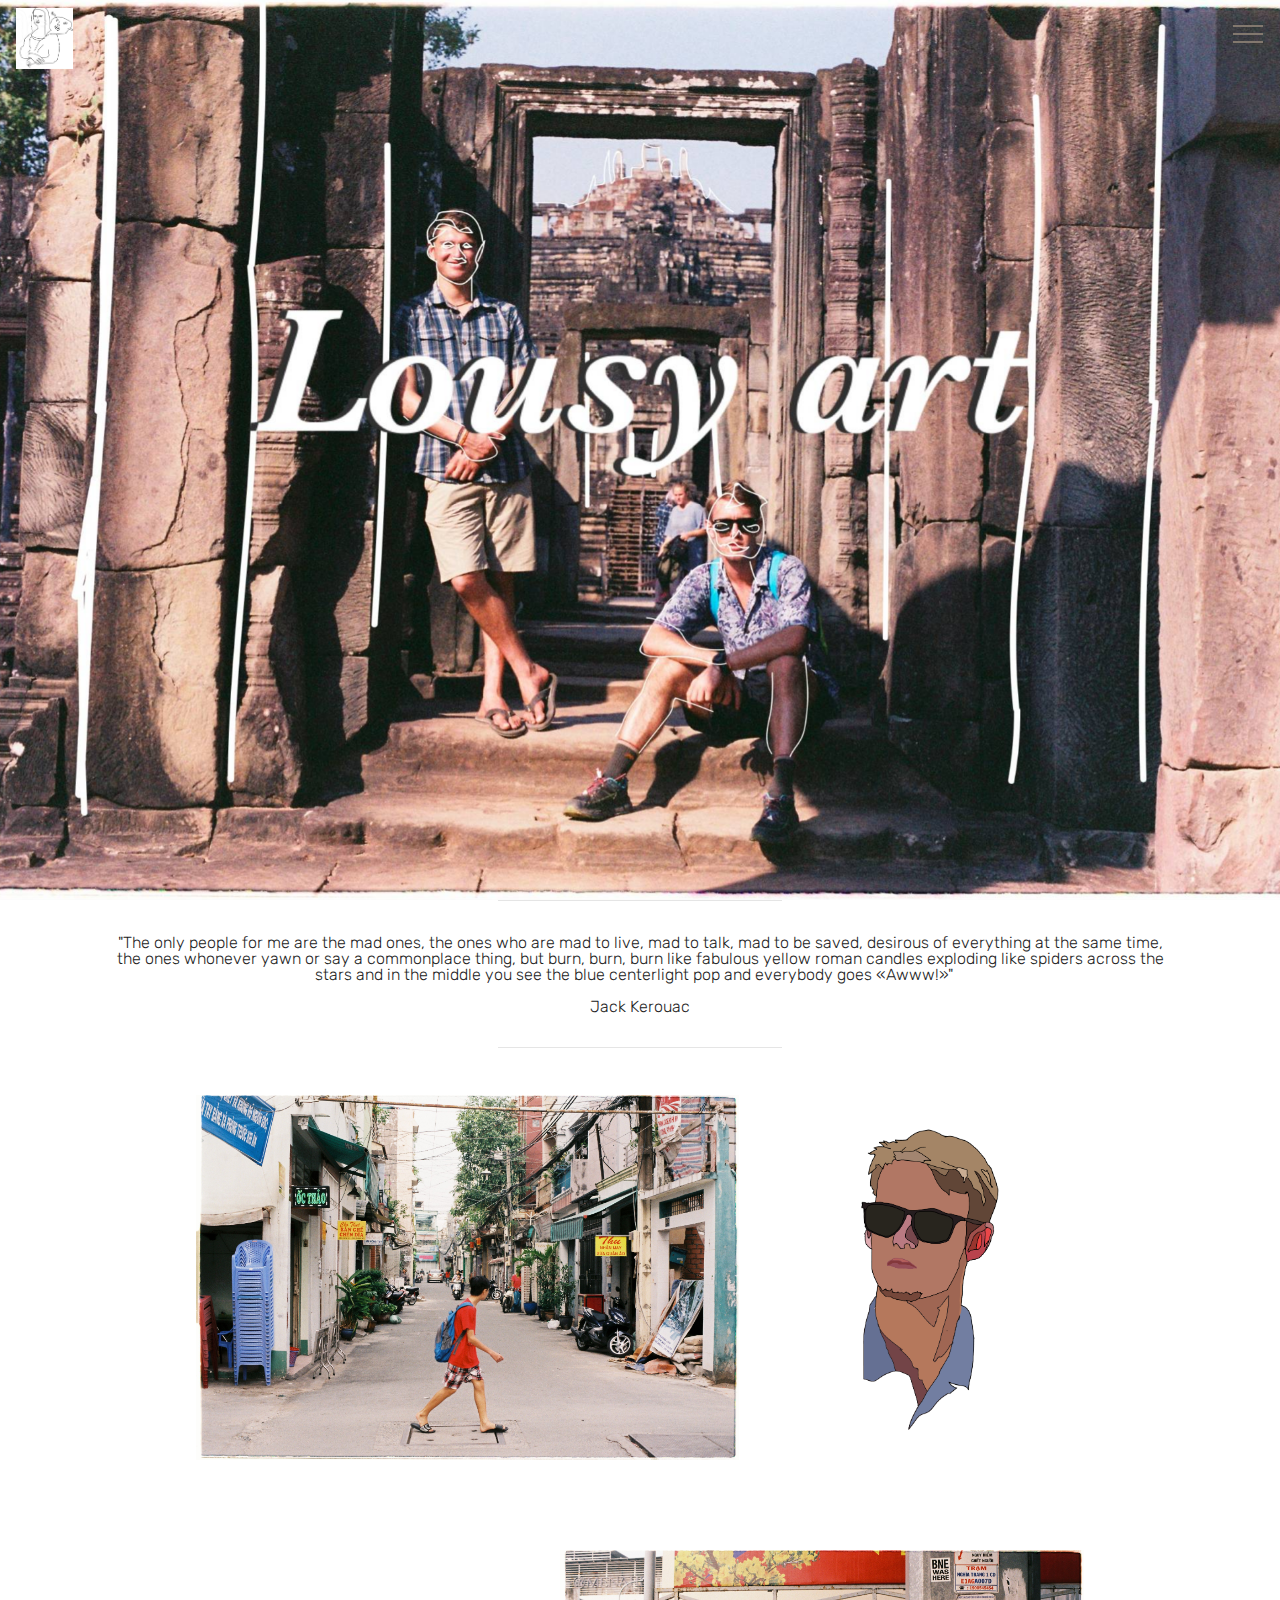
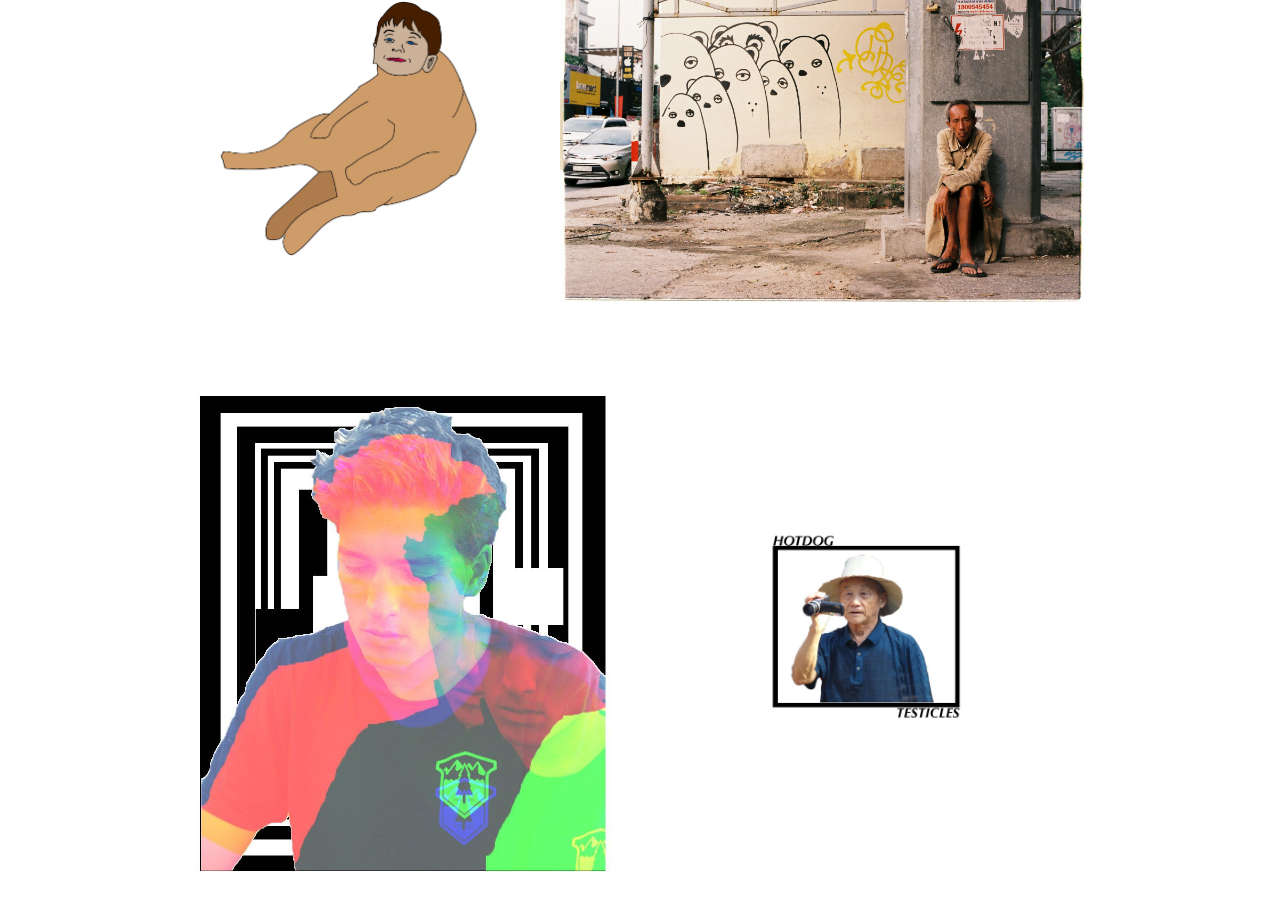
==== index.html @ 0f760329 "create github pages" ====
<!DOCTYPE html>
<html >
<head>
  <!-- Site made with Mobirise Website Builder v4.6.3, https://mobirise.com -->
  <meta charset="UTF-8">
  <meta http-equiv="X-UA-Compatible" content="IE=edge">
  <meta name="generator" content="Mobirise v4.6.3, mobirise.com">
  <meta name="viewport" content="width=device-width, initial-scale=1, minimum-scale=1">
  <link rel="shortcut icon" href="assets/images/monalisa-1010x1068.png" type="image/x-icon">
  <meta name="description" content="">
  <title>Home</title>
  <link rel="stylesheet" href="assets/web/assets/mobirise-icons/mobirise-icons.css">
  <link rel="stylesheet" href="assets/tether/tether.min.css">
  <link rel="stylesheet" href="assets/bootstrap/css/bootstrap.min.css">
  <link rel="stylesheet" href="assets/bootstrap/css/bootstrap-grid.min.css">
  <link rel="stylesheet" href="assets/bootstrap/css/bootstrap-reboot.min.css">
  <link rel="stylesheet" href="assets/dropdown/css/style.css">
  <link rel="stylesheet" href="assets/theme/css/style.css">
  <link rel="stylesheet" href="assets/mobirise/css/mbr-additional.css" type="text/css">
  
  
  
</head>
<body>
  <section class="menu cid-qIoOppwau5" once="menu" id="menu1-t">

    

    <nav class="navbar navbar-expand beta-menu navbar-dropdown align-items-center collapsed bg-color transparent">
        <button class="navbar-toggler navbar-toggler-right" type="button" data-toggle="collapse" data-target="#navbarSupportedContent" aria-controls="navbarSupportedContent" aria-expanded="false" aria-label="Toggle navigation">
            <div class="hamburger">
                <span></span>
                <span></span>
                <span></span>
                <span></span>
            </div>
        </button>
        <div class="menu-logo">
            <div class="navbar-brand">
                <span class="navbar-logo">
                    <a href="https://mobirise.com">
                         <img src="assets/images/monalisa-1010x1068.png" alt="Mobirise" title="" style="height: 3.8rem;">
                    </a>
                </span>
                
            </div>
        </div>
        <div class="collapse navbar-collapse" id="navbarSupportedContent">
            <ul class="navbar-nav nav-dropdown" data-app-modern-menu="true">
                <li class="nav-item">
                    <a class="nav-link link text-white display-4" href="https://mobirise.com">
                        <span class="mbri-home mbr-iconfont mbr-iconfont-btn"></span>
                        Services
                    </a>
                </li>
                <li class="nav-item">
                    <a class="nav-link link text-white display-4" href="https://mobirise.com">
                        <span class="mbri-search mbr-iconfont mbr-iconfont-btn"></span>
                        About Us
                    </a>
                </li>
            </ul>
            <div class="navbar-buttons mbr-section-btn">
                <a class="btn btn-sm btn-primary display-4" href="https://mobirise.com">
                    <span class="mbri-save mbr-iconfont mbr-iconfont-btn "></span>
                    Try It Now!
                </a>
            </div>
        </div>
    </nav>
</section>

<section class="engine"><a href="https://mobirise.ws/a">best free website builder</a></section><section class="cid-qIoabJldU6 mbr-fullscreen mbr-parallax-background" id="header2-f">

    

    

    <div class="container align-center">
        <div class="row justify-content-md-center">
            <div class="mbr-white col-md-10">
                
                
                
                
            </div>
        </div>
    </div>
    
</section>

<section class="mbr-section article content9 cid-qIonyQCMBj" id="content9-o">
    
     

    <div class="container">
        <div class="inner-container" style="width: 95%;">
            <hr class="line" style="width: 27%;">
            <div class="section-text align-center mbr-fonts-style display-4">"The only people for me are the mad ones, the ones who are mad to live, mad to talk, mad to be saved, 
desirous of everything at the same time, the ones whonever yawn or say a commonplace thing, 
but burn, burn, burn like fabulous yellow roman candles exploding like spiders across the stars 
and in the middle you see the blue centerlight pop and everybody goes «Awww!»" &nbsp;&nbsp;<br>&nbsp;<br>Jack Kerouac</div>
            <hr class="line" style="width: 27%;">
        </div>
        </div>
</section>

<section class="cid-qIobKXp4g0" id="image4-i">
    <!-- Block parameters controls (Blue "Gear" panel) -->
    
    <!-- End block parameters -->
    <div class="container images-container">
            <div class="media-container-row" style="width: 80%;">
                <div class="img-item item1" style="width: 177%;">
                    <img src="assets/images/img-9542-3930x2642.jpg" alt="" title="">
                    
                </div>
                <div class="img-item">
                    <img src="assets/images/liam-1920x1080.png" alt="" title="">
                    
                </div>
            </div>
    </div>
</section>

<section class="cid-qIobMybRzb" id="image4-j">
    <!-- Block parameters controls (Blue "Gear" panel) -->
    
    <!-- End block parameters -->
    <div class="container images-container">
            <div class="media-container-row" style="width: 80%;">
                <div class="img-item item1" style="width: 67%;">
                    <img src="assets/images/catboy-2666x2133.jpg" alt="" title="">
                    
                </div>
                <div class="img-item">
                    <img src="assets/images/img-9541-3930x2642.jpg" alt="" title="">
                    
                </div>
            </div>
    </div>
</section>

<section class="cid-qIoEC1IrdU" id="image4-q">
    <!-- Block parameters controls (Blue "Gear" panel) -->
    
    <!-- End block parameters -->
    <div class="container images-container">
            <div class="media-container-row" style="width: 80%;">
                <div class="img-item item1" style="width: 98%;">
                    <img src="assets/images/untitled-1-830x967.jpg" alt="" title="">
                    
                </div>
                <div class="img-item">
                    <img src="assets/images/testicle-1920x1080.jpg" alt="" title="">
                    
                </div>
            </div>
    </div>
</section>


  <script src="assets/web/assets/jquery/jquery.min.js"></script>
  <script src="assets/popper/popper.min.js"></script>
  <script src="assets/tether/tether.min.js"></script>
  <script src="assets/bootstrap/js/bootstrap.min.js"></script>
  <script src="assets/smoothscroll/smooth-scroll.js"></script>
  <script src="assets/parallax/jarallax.min.js"></script>
  <script src="assets/dropdown/js/script.min.js"></script>
  <script src="assets/touchswipe/jquery.touch-swipe.min.js"></script>
  <script src="assets/theme/js/script.js"></script>
  
  
</body>
</html>
---- assets/web/assets/mobirise-icons/mobirise-icons.css ----
@font-face {
  font-family: 'MobiriseIcons';
  src:  url('mobirise-icons.eot?spat4u');
  src:  url('mobirise-icons.eot?spat4u#iefix') format('embedded-opentype'),
    url('mobirise-icons.ttf?spat4u') format('truetype'),
    url('mobirise-icons.woff?spat4u') format('woff'),
    url('mobirise-icons.svg?spat4u#MobiriseIcons') format('svg');
  font-weight: normal;
  font-style: normal;
}

[class^="mbri-"], [class*=" mbri-"] {
  /* use !important to prevent issues with browser extensions that change fonts */
  font-family: MobiriseIcons !important;
  speak: none;
  font-style: normal;
  font-weight: normal;
  font-variant: normal;
  text-transform: none;
  line-height: 1;

  /* Better Font Rendering =========== */
  -webkit-font-smoothing: antialiased;
  -moz-osx-font-smoothing: grayscale;
}

.mbri-add-submenu:before {
  content: "\e900";
}
.mbri-alert:before {
  content: "\e901";
}
.mbri-align-center:before {
  content: "\e902";
}
.mbri-align-justify:before {
  content: "\e903";
}
.mbri-align-left:before {
  content: "\e904";
}
.mbri-align-right:before {
  content: "\e905";
}
.mbri-android:before {
  content: "\e906";
}
.mbri-apple:before {
  content: "\e907";
}
.mbri-arrow-down:before {
  content: "\e908";
}
.mbri-arrow-next:before {
  content: "\e909";
}
.mbri-arrow-prev:before {
  content: "\e90a";
}
.mbri-arrow-up:before {
  content: "\e90b";
}
.mbri-bold:before {
  content: "\e90c";
}
.mbri-bookmark:before {
  content: "\e90d";
}
.mbri-bootstrap:before {
  content: "\e90e";
}
.mbri-briefcase:before {
  content: "\e90f";
}
.mbri-browse:before {
  content: "\e910";
}
.mbri-bulleted-list:before {
  content: "\e911";
}
.mbri-calendar:before {
  content: "\e912";
}
.mbri-camera:before {
  content: "\e913";
}
.mbri-cart-add:before {
  content: "\e914";
}
.mbri-cart-full:before {
  content: "\e915";
}
.mbri-cash:before {
  content: "\e916";
}
.mbri-change-style:before {
  content: "\e917";
}
.mbri-chat:before {
  content: "\e918";
}
.mbri-clock:before {
  content: "\e919";
}
.mbri-close:before {
  content: "\e91a";
}
.mbri-cloud:before {
  content: "\e91b";
}
.mbri-code:before {
  content: "\e91c";
}
.mbri-contact-form:before {
  content: "\e91d";
}
.mbri-credit-card:before {
  content: "\e91e";
}
.mbri-cursor-click:before {
  content: "\e91f";
}
.mbri-cust-feedback:before {
  content: "\e920";
}
.mbri-database:before {
  content: "\e921";
}
.mbri-delivery:before {
  content: "\e922";
}
.mbri-desktop:before {
  content: "\e923";
}
.mbri-devices:before {
  content: "\e924";
}
.mbri-down:before {
  content: "\e925";
}
.mbri-download:before {
  content: "\e989";
}
.mbri-drag-n-drop:before {
  content: "\e927";
}
.mbri-drag-n-drop2:before {
  content: "\e928";
}
.mbri-edit:before {
  content: "\e929";
}
.mbri-edit2:before {
  content: "\e92a";
}
.mbri-error:before {
  content: "\e92b";
}
.mbri-extension:before {
  content: "\e92c";
}
.mbri-features:before {
  content: "\e92d";
}
.mbri-file:before {
  content: "\e92e";
}
.mbri-flag:before {
  content: "\e92f";
}
.mbri-folder:before {
  content: "\e930";
}
.mbri-gift:before {
  content: "\e931";
}
.mbri-github:before {
  content: "\e932";
}
.mbri-globe:before {
  content: "\e933";
}
.mbri-globe-2:before {
  content: "\e934";
}
.mbri-growing-chart:before {
  content: "\e935";
}
.mbri-hearth:before {
  content: "\e936";
}
.mbri-help:before {
  content: "\e937";
}
.mbri-home:before {
  content: "\e938";
}
.mbri-hot-cup:before {
  content: "\e939";
}
.mbri-idea:before {
  content: "\e93a";
}
.mbri-image-gallery:before {
  content: "\e93b";
}
.mbri-image-slider:before {
  content: "\e93c";
}
.mbri-info:before {
  content: "\e93d";
}
.mbri-italic:before {
  content: "\e93e";
}
.mbri-key:before {
  content: "\e93f";
}
.mbri-laptop:before {
  content: "\e940";
}
.mbri-layers:before {
  content: "\e941";
}
.mbri-left-right:before {
  content: "\e942";
}
.mbri-left:before {
  content: "\e943";
}
.mbri-letter:before {
  content: "\e944";
}
.mbri-like:before {
  content: "\e945";
}
.mbri-link:before {
  content: "\e946";
}
.mbri-lock:before {
  content: "\e947";
}
.mbri-login:before {
  content: "\e948";
}
.mbri-logout:before {
  content: "\e949";
}
.mbri-magic-stick:before {
  content: "\e94a";
}
.mbri-map-pin:before {
  content: "\e94b";
}
.mbri-menu:before {
  content: "\e94c";
}
.mbri-mobile:before {
  content: "\e94d";
}
.mbri-mobile2:before {
  content: "\e94e";
}
.mbri-mobirise:before {
  content: "\e94f";
}
.mbri-more-horizontal:before {
  content: "\e950";
}
.mbri-more-vertical:before {
  content: "\e951";
}
.mbri-music:before {
  content: "\e952";
}
.mbri-new-file:before {
  content: "\e953";
}
.mbri-numbered-list:before {
  content: "\e954";
}
.mbri-opened-folder:before {
  content: "\e955";
}
.mbri-pages:before {
  content: "\e956";
}
.mbri-paper-plane:before {
  content: "\e957";
}
.mbri-paperclip:before {
  content: "\e958";
}
.mbri-photo:before {
  content: "\e959";
}
.mbri-photos:before {
  content: "\e95a";
}
.mbri-pin:before {
  content: "\e95b";
}
.mbri-play:before {
  content: "\e95c";
}
.mbri-plus:before {
  content: "\e95d";
}
.mbri-preview:before {
  content: "\e95e";
}
.mbri-print:before {
  content: "\e95f";
}
.mbri-protect:before {
  content: "\e960";
}
.mbri-question:before {
  content: "\e961";
}
.mbri-quote-left:before {
  content: "\e962";
}
.mbri-quote-right:before {
  content: "\e963";
}
.mbri-refresh:before {
  content: "\e964";
}
.mbri-responsive:before {
  content: "\e965";
}
.mbri-right:before {
  content: "\e966";
}
.mbri-rocket:before {
  content: "\e967";
}
.mbri-sad-face:before {
  content: "\e968";
}
.mbri-sale:before {
  content: "\e969";
}
.mbri-save:before {
  content: "\e96a";
}
.mbri-search:before {
  content: "\e96b";
}
.mbri-setting:before {
  content: "\e96c";
}
.mbri-setting2:before {
  content: "\e96d";
}
.mbri-setting3:before {
  content: "\e96e";
}
.mbri-share:before {
  content: "\e96f";
}
.mbri-shopping-bag:before {
  content: "\e970";
}
.mbri-shopping-basket:before {
  content: "\e971";
}
.mbri-shopping-cart:before {
  content: "\e972";
}
.mbri-sites:before {
  content: "\e973";
}
.mbri-smile-face:before {
  content: "\e974";
}
.mbri-speed:before {
  content: "\e975";
}
.mbri-star:before {
  content: "\e976";
}
.mbri-success:before {
  content: "\e977";
}
.mbri-sun:before {
  content: "\e978";
}
.mbri-sun2:before {
  content: "\e979";
}
.mbri-tablet:before {
  content: "\e97a";
}
.mbri-tablet-vertical:before {
  content: "\e97b";
}
.mbri-target:before {
  content: "\e97c";
}
.mbri-timer:before {
  content: "\e97d";
}
.mbri-to-ftp:before {
  content: "\e97e";
}
.mbri-to-local-drive:before {
  content: "\e97f";
}
.mbri-touch-swipe:before {
  content: "\e980";
}
.mbri-touch:before {
  content: "\e981";
}
.mbri-trash:before {
  content: "\e982";
}
.mbri-underline:before {
  content: "\e983";
}
.mbri-unlink:before {
  content: "\e984";
}
.mbri-unlock:before {
  content: "\e985";
}
.mbri-up-down:before {
  content: "\e986";
}
.mbri-up:before {
  content: "\e987";
}
.mbri-update:before {
  content: "\e988";
}
.mbri-upload:before {
 content: "\e926"; 
}
.mbri-user:before {
  content: "\e98a";
}
.mbri-user2:before {
  content: "\e98b";
}
.mbri-users:before {
  content: "\e98c";
}
.mbri-video:before {
  content: "\e98d";
}
.mbri-video-play:before {
  content: "\e98e";
}
.mbri-watch:before {
  content: "\e98f";
}
.mbri-website-theme:before {
  content: "\e990";
}
.mbri-wifi:before {
  content: "\e991";
}
.mbri-windows:before {
  content: "\e992";
}
.mbri-zoom-out:before {
  content: "\e993";
}
.mbri-redo:before {
  content: "\e994";
}
.mbri-undo:before {
  content: "\e995";
}
---- assets/dropdown/css/style.css ----
.navbar-dropdown {
  left: 0;
  padding: 0;
  position: absolute;
  right: 0;
  top: 0;
  transition: all 0.45s ease;
  z-index: 1030;
  background: #282828; }
  .navbar-dropdown .navbar-logo {
    margin-right: 0.8rem;
    transition: margin 0.3s ease-in-out;
    vertical-align: middle; }
    .navbar-dropdown .navbar-logo img {
      height: 3.125rem;
      transition: all 0.3s ease-in-out; }
    .navbar-dropdown .navbar-logo.mbr-iconfont {
      font-size: 3.125rem;
      line-height: 3.125rem; }
  .navbar-dropdown .navbar-caption {
    font-weight: 700;
    white-space: normal;
    vertical-align: -4px;
    line-height: 3.125rem !important; }
    .navbar-dropdown .navbar-caption, .navbar-dropdown .navbar-caption:hover {
      color: inherit;
      text-decoration: none; }
  .navbar-dropdown .mbr-iconfont + .navbar-caption {
    vertical-align: -1px; }
  .navbar-dropdown.navbar-fixed-top {
    position: fixed; }
  .navbar-dropdown .navbar-brand span {
    vertical-align: -4px; }
  .navbar-dropdown.bg-color.transparent {
    background: none; }
  .navbar-dropdown.navbar-short .navbar-brand {
    padding: 0.625rem 0; }
    .navbar-dropdown.navbar-short .navbar-brand span {
      vertical-align: -1px; }
  .navbar-dropdown.navbar-short .navbar-caption {
    line-height: 2.375rem !important;
    vertical-align: -2px; }
  .navbar-dropdown.navbar-short .navbar-logo {
    margin-right: 0.5rem; }
    .navbar-dropdown.navbar-short .navbar-logo img {
      height: 2.375rem; }
    .navbar-dropdown.navbar-short .navbar-logo.mbr-iconfont {
      font-size: 2.375rem;
      line-height: 2.375rem; }
  .navbar-dropdown.navbar-short .mbr-table-cell {
    height: 3.625rem; }
  .navbar-dropdown .navbar-close {
    left: 0.6875rem;
    position: fixed;
    top: 0.75rem;
    z-index: 1000; }
  .navbar-dropdown .hamburger-icon {
    content: "";
    display: inline-block;
    vertical-align: middle;
    width: 16px;
    -webkit-box-shadow: 0 -6px 0 1px #282828,0 0 0 1px #282828,0 6px 0 1px #282828;
    -moz-box-shadow: 0 -6px 0 1px #282828,0 0 0 1px #282828,0 6px 0 1px #282828;
    box-shadow: 0 -6px 0 1px #282828,0 0 0 1px #282828,0 6px 0 1px #282828; }

.dropdown-menu .dropdown-toggle[data-toggle="dropdown-submenu"]::after {
  border-bottom: 0.35em solid transparent;
  border-left: 0.35em solid;
  border-right: 0;
  border-top: 0.35em solid transparent;
  margin-left: 0.3rem; }

.dropdown-menu .dropdown-item:focus {
  outline: 0; }

.nav-dropdown {
  font-size: 0.75rem;
  font-weight: 500;
  height: auto !important; }
  .nav-dropdown .nav-btn {
    padding-left: 1rem; }
  .nav-dropdown .link {
    margin: .667em 1.667em;
    font-weight: 500;
    padding: 0;
    transition: color .2s ease-in-out; }
    .nav-dropdown .link.dropdown-toggle {
      margin-right: 2.583em; }
      .nav-dropdown .link.dropdown-toggle::after {
        margin-left: .25rem;
        border-top: 0.35em solid;
        border-right: 0.35em solid transparent;
        border-left: 0.35em solid transparent;
        border-bottom: 0; }
      .nav-dropdown .link.dropdown-toggle[aria-expanded="true"] {
        margin: 0;
        padding: 0.667em 3.263em  0.667em 1.667em; }
  .nav-dropdown .link::after,
  .nav-dropdown .dropdown-item::after {
    color: inherit; }
  .nav-dropdown .btn {
    font-size: 0.75rem;
    font-weight: 700;
    letter-spacing: 0;
    margin-bottom: 0;
    padding-left: 1.25rem;
    padding-right: 1.25rem; }
  .nav-dropdown .dropdown-menu {
    border-radius: 0;
    border: 0;
    left: 0;
    margin: 0;
    padding-bottom: 1.25rem;
    padding-top: 1.25rem;
    position: relative; }
  .nav-dropdown .dropdown-submenu {
    margin-left: 0.125rem;
    top: 0; }
  .nav-dropdown .dropdown-item {
    font-weight: 500;
    line-height: 2;
    padding: 0.3846em 4.615em 0.3846em 1.5385em;
    position: relative;
    transition: color .2s ease-in-out, background-color .2s ease-in-out; }
    .nav-dropdown .dropdown-item::after {
      margin-top: -0.3077em;
      position: absolute;
      right: 1.1538em;
      top: 50%; }
    .nav-dropdown .dropdown-item:focus, .nav-dropdown .dropdown-item:hover {
      background: none; }

@media (max-width: 767px) {
  .nav-dropdown.navbar-toggleable-sm {
    bottom: 0;
    display: none;
    left: 0;
    overflow-x: hidden;
    position: fixed;
    top: 0;
    transform: translateX(-100%);
    -ms-transform: translateX(-100%);
    -webkit-transform: translateX(-100%);
    width: 18.75rem;
    z-index: 999; } }
.nav-dropdown.navbar-toggleable-xl {
  bottom: 0;
  display: none;
  left: 0;
  overflow-x: hidden;
  position: fixed;
  top: 0;
  transform: translateX(-100%);
  -ms-transform: translateX(-100%);
  -webkit-transform: translateX(-100%);
  width: 18.75rem;
  z-index: 999; }

.nav-dropdown-sm {
  display: block !important;
  overflow-x: hidden;
  overflow: auto;
  padding-top: 3.875rem; }
  .nav-dropdown-sm::after {
    content: "";
    display: block;
    height: 3rem;
    width: 100%; }
  .nav-dropdown-sm.collapse.in ~ .navbar-close {
    display: block !important; }
  .nav-dropdown-sm.collapsing, .nav-dropdown-sm.collapse.in {
    transform: translateX(0);
    -ms-transform: translateX(0);
    -webkit-transform: translateX(0);
    transition: all 0.25s ease-out;
    -webkit-transition: all 0.25s ease-out;
    background: #282828; }
  .nav-dropdown-sm.collapsing[aria-expanded="false"] {
    transform: translateX(-100%);
    -ms-transform: translateX(-100%);
    -webkit-transform: translateX(-100%); }
  .nav-dropdown-sm .nav-item {
    display: block;
    margin-left: 0 !important;
    padding-left: 0; }
  .nav-dropdown-sm .link,
  .nav-dropdown-sm .dropdown-item {
    border-top: 1px dotted rgba(255, 255, 255, 0.1);
    font-size: 0.8125rem;
    line-height: 1.6;
    margin: 0 !important;
    padding: 0.875rem 2.4rem 0.875rem 1.5625rem !important;
    position: relative;
    white-space: normal; }
    .nav-dropdown-sm .link:focus, .nav-dropdown-sm .link:hover,
    .nav-dropdown-sm .dropdown-item:focus,
    .nav-dropdown-sm .dropdown-item:hover {
      background: rgba(0, 0, 0, 0.2) !important;
      color: #c0a375; }
  .nav-dropdown-sm .nav-btn {
    position: relative;
    padding: 1.5625rem 1.5625rem 0 1.5625rem; }
    .nav-dropdown-sm .nav-btn::before {
      border-top: 1px dotted rgba(255, 255, 255, 0.1);
      content: "";
      left: 0;
      position: absolute;
      top: 0;
      width: 100%; }
    .nav-dropdown-sm .nav-btn + .nav-btn {
      padding-top: 0.625rem; }
      .nav-dropdown-sm .nav-btn + .nav-btn::before {
        display: none; }
  .nav-dropdown-sm .btn {
    padding: 0.625rem 0; }
  .nav-dropdown-sm .dropdown-toggle[data-toggle="dropdown-submenu"]::after {
    margin-left: .25rem;
    border-top: 0.35em solid;
    border-right: 0.35em solid transparent;
    border-left: 0.35em solid transparent;
    border-bottom: 0; }
  .nav-dropdown-sm .dropdown-toggle[data-toggle="dropdown-submenu"][aria-expanded="true"]::after {
    border-top: 0;
    border-right: 0.35em solid transparent;
    border-left: 0.35em solid transparent;
    border-bottom: 0.35em solid; }
  .nav-dropdown-sm .dropdown-menu {
    margin: 0;
    padding: 0;
    position: relative;
    top: 0;
    left: 0;
    width: 100%;
    border: 0;
    float: none;
    border-radius: 0;
    background: none; }
  .nav-dropdown-sm .dropdown-submenu {
    left: 100%;
    margin-left: 0.125rem;
    margin-top: -1.25rem;
    top: 0; }

.navbar-toggleable-sm .nav-dropdown .dropdown-menu {
  position: absolute; }

.navbar-toggleable-sm .nav-dropdown .dropdown-submenu {
  left: 100%;
  margin-left: 0.125rem;
  margin-top: -1.25rem;
  top: 0; }

.navbar-toggleable-sm.opened .nav-dropdown .dropdown-menu {
  position: relative; }

.navbar-toggleable-sm.opened .nav-dropdown .dropdown-submenu {
  left: 0;
  margin-left: 00rem;
  margin-top: 0rem;
  top: 0; }

.is-builder .nav-dropdown.collapsing {
  transition: none !important; }

/*# sourceMappingURL=style.css.map */
---- assets/theme/css/style.css ----
/*!
 * Mobirise v4 theme (https://mobirise.com/)
 * Copyright 2017 Mobirise
 */
section {
  background-color: #eeeeee; }

section,
.container,
.container-fluid {
  position: relative;
  word-wrap: break-word; }

a.mbr-iconfont:hover {
  text-decoration: none; }

.article .lead p, .article .lead ul, .article .lead ol, .article .lead pre, .article .lead blockquote {
  margin-bottom: 0; }

a {
  font-style: normal;
  font-weight: 400;
  cursor: pointer; }
  a, a:hover {
    text-decoration: none; }

figure {
  margin-bottom: 0; }

body {
  color: #232323; }

h1, h2, h3, h4, h5, h6,
.h1, .h2, .h3, .h4, .h5, .h6,
.display-1, .display-2, .display-3, .display-4 {
  line-height: 1;
  word-break: break-word;
  word-wrap: break-word; }

b, strong {
  font-weight: bold; }

blockquote {
  padding: 10px 0 10px 20px;
  position: relative;
  border-left: 2px solid;
  border-color: #ff3366; }

input:-webkit-autofill, input:-webkit-autofill:hover, input:-webkit-autofill:focus, input:-webkit-autofill:active {
  transition-delay: 9999s;
  transition-property: background-color, color; }

textarea[type="hidden"] {
  display: none; }

body {
  position: relative; }

section {
  background-position: 50% 50%;
  background-repeat: no-repeat;
  background-size: cover; }
  section .mbr-background-video,
  section .mbr-background-video-preview {
    position: absolute;
    bottom: 0;
    left: 0;
    right: 0;
    top: 0; }

.hidden {
  visibility: hidden; }

.mbr-z-index20 {
  z-index: 20; }

/*! Base colors */
.mbr-white {
  color: #ffffff; }

.mbr-black {
  color: #000000; }

.mbr-bg-white {
  background-color: #ffffff; }

.mbr-bg-black {
  background-color: #000000; }

/*! Text-aligns */
.align-left {
  text-align: left; }

.align-center {
  text-align: center; }

.align-right {
  text-align: right; }

@media (max-width: 767px) {
  .align-left, .align-center, .align-right, .mbr-section-btn, .mbr-section-title {
    text-align: center; } }
/*! Font-weight  */
.mbr-light {
  font-weight: 300; }

.mbr-regular {
  font-weight: 400; }

.mbr-semibold {
  font-weight: 500; }

.mbr-bold {
  font-weight: 700; }

/*! Media  */
.media-size-item {
  -webkit-flex: 1 1 auto;
  -moz-flex: 1 1 auto;
  -ms-flex: 1 1 auto;
  -o-flex: 1 1 auto;
  flex: 1 1 auto; }

.media-content {
  -webkit-flex-basis: 100%;
  flex-basis: 100%; }

.media-container-row {
  display: -ms-flexbox;
  display: -webkit-flex;
  display: flex;
  -webkit-flex-direction: row;
  -ms-flex-direction: row;
  flex-direction: row;
  -webkit-flex-wrap: wrap;
  -ms-flex-wrap: wrap;
  flex-wrap: wrap;
  -webkit-justify-content: center;
  -ms-flex-pack: center;
  justify-content: center;
  -webkit-align-content: center;
  -ms-flex-line-pack: center;
  align-content: center;
  -webkit-align-items: start;
  -ms-flex-align: start;
  align-items: start; }
  .media-container-row .media-size-item {
    width: 400px; }

.media-container-column {
  display: -ms-flexbox;
  display: -webkit-flex;
  display: flex;
  -webkit-flex-direction: column;
  -ms-flex-direction: column;
  flex-direction: column;
  -webkit-flex-wrap: wrap;
  -ms-flex-wrap: wrap;
  flex-wrap: wrap;
  -webkit-justify-content: center;
  -ms-flex-pack: center;
  justify-content: center;
  -webkit-align-content: center;
  -ms-flex-line-pack: center;
  align-content: center;
  -webkit-align-items: stretch;
  -ms-flex-align: stretch;
  align-items: stretch; }
  .media-container-column > * {
    width: 100%; }

@media (min-width: 992px) {
  .media-container-row {
    -webkit-flex-wrap: nowrap;
    -ms-flex-wrap: nowrap;
    flex-wrap: nowrap; } }
figure {
  overflow: hidden; }

figure[mbr-media-size] {
  transition: width 0.1s; }

.mbr-figure img, .mbr-figure iframe {
  display: block;
  width: 100%; }

.card {
  background-color: transparent;
  border: none; }

.card-img {
  text-align: center;
  flex-shrink: 0; }

.media {
  max-width: 100%;
  margin: 0 auto; }

.mbr-figure {
  -ms-flex-item-align: center;
  -ms-grid-row-align: center;
  -webkit-align-self: center;
  align-self: center; }

.media-container > div {
  max-width: 100%; }

.mbr-figure img, .card-img img {
  width: 100%; }

@media (max-width: 991px) {
  .media-size-item {
    width: auto !important; }

  .media {
    width: auto; }

  .mbr-figure {
    width: 100% !important; } }
/*! Buttons */
.mbr-section-btn {
  margin-left: -.25rem;
  margin-right: -.25rem;
  font-size: 0; }

nav .mbr-section-btn {
  margin-left: 0rem;
  margin-right: 0rem; }

/*! Btn icon margin */
.btn .mbr-iconfont, .btn.btn-sm .mbr-iconfont {
  cursor: pointer;
  margin-right: 0.5rem; }

.btn.btn-md .mbr-iconfont, .btn.btn-md .mbr-iconfont {
  margin-right: 0.8rem; }

.mbr-regular {
  font-weight: 400; }

.mbr-semibold {
  font-weight: 500; }

.mbr-bold {
  font-weight: 700; }

[type="submit"] {
  -webkit-appearance: none; }

/*! Full-screen */
.mbr-fullscreen .mbr-overlay {
  min-height: 100vh; }

.mbr-fullscreen {
  display: flex;
  display: -webkit-flex;
  display: -moz-flex;
  display: -ms-flex;
  display: -o-flex;
  align-items: center;
  -webkit-align-items: center;
  min-height: 100vh;
  padding-top: 3rem;
  padding-bottom: 3rem; }

/*! Map */
.map {
  height: 25rem;
  position: relative; }
  .map iframe {
    width: 100%;
    height: 100%; }

/* Form */
.form-asterisk {
  font-family: initial;
  position: absolute;
  top: -2px;
  font-weight: normal; }

/*! Scroll to top arrow */
.mbr-arrow-up {
  bottom: 25px;
  right: 90px;
  position: fixed;
  text-align: right;
  z-index: 5000;
  color: #ffffff;
  font-size: 32px;
  transform: rotate(180deg);
  -webkit-transform: rotate(180deg); }

.mbr-arrow-up a {
  background: rgba(0, 0, 0, 0.2);
  border-radius: 3px;
  color: #fff;
  display: inline-block;
  height: 60px;
  width: 60px;
  outline-style: none !important;
  position: relative;
  text-decoration: none;
  transition: all .3s ease-in-out;
  cursor: pointer;
  text-align: center; }
  .mbr-arrow-up a:hover {
    background-color: rgba(0, 0, 0, 0.4); }
  .mbr-arrow-up a i {
    line-height: 60px; }

.mbr-arrow-up-icon {
  display: block;
  color: #fff; }

.mbr-arrow-up-icon::before {
  content: "\203a";
  display: inline-block;
  font-family: serif;
  font-size: 32px;
  line-height: 1;
  font-style: normal;
  position: relative;
  top: 6px;
  left: -4px;
  -webkit-transform: rotate(-90deg);
  transform: rotate(-90deg); }

/*! Arrow Down */
.mbr-arrow {
  position: absolute;
  bottom: 45px;
  left: 50%;
  width: 60px;
  height: 60px;
  cursor: pointer;
  background-color: rgba(80, 80, 80, 0.5);
  border-radius: 50%;
  -webkit-transform: translateX(-50%);
  transform: translateX(-50%); }
  .mbr-arrow > a {
    display: inline-block;
    text-decoration: none;
    outline-style: none;
    -webkit-animation: arrowdown 1.7s ease-in-out infinite;
    animation: arrowdown 1.7s ease-in-out infinite; }
    .mbr-arrow > a > i {
      position: absolute;
      top: -2px;
      left: 15px;
      font-size: 2rem; }

@keyframes arrowdown {
  0% {
    transform: translateY(0px);
    -webkit-transform: translateY(0px); }
  50% {
    transform: translateY(-5px);
    -webkit-transform: translateY(-5px); }
  100% {
    transform: translateY(0px);
    -webkit-transform: translateY(0px); } }
@-webkit-keyframes arrowdown {
  0% {
    transform: translateY(0px);
    -webkit-transform: translateY(0px); }
  50% {
    transform: translateY(-5px);
    -webkit-transform: translateY(-5px); }
  100% {
    transform: translateY(0px);
    -webkit-transform: translateY(0px); } }
@media (max-width: 500px) {
  .mbr-arrow-up {
    left: 50%;
    right: auto;
    transform: translateX(-50%) rotate(180deg);
    -webkit-transform: translateX(-50%) rotate(180deg); } }
/*Gradients animation*/
@keyframes gradient-animation {
  from {
    background-position: 0% 100%;
    animation-timing-function: ease-in-out; }
  to {
    background-position: 100% 0%;
    animation-timing-function: ease-in-out; } }
@-webkit-keyframes gradient-animation {
  from {
    background-position: 0% 100%;
    animation-timing-function: ease-in-out; }
  to {
    background-position: 100% 0%;
    animation-timing-function: ease-in-out; } }
.bg-gradient {
  background-size: 200% 200%;
  animation: gradient-animation 5s infinite alternate;
  -webkit-animation: gradient-animation 5s infinite alternate; }

.menu .navbar-brand {
  display: -webkit-flex; }
  .menu .navbar-brand span {
    display: flex;
    display: -webkit-flex; }
  .menu .navbar-brand .navbar-caption-wrap {
    display: -webkit-flex; }
  .menu .navbar-brand .navbar-logo img {
    display: -webkit-flex; }
@media (min-width: 768px) and (max-width: 991px) {
  .menu .navbar-toggleable-sm .navbar-nav {
    display: -webkit-box;
    display: -webkit-flex;
    display: -ms-flexbox; } }
@media (min-width: 992px) {
  .menu .navbar-nav.nav-dropdown {
    display: -webkit-flex; }
  .menu .navbar-toggleable-sm .navbar-collapse {
    display: -webkit-flex !important; } }

/*# sourceMappingURL=style.css.map */
.engine {
	position: absolute;
	text-indent: -2400px;
	text-align: center;
	padding: 0;
	top: 0;
	left: -2400px;
}
---- assets/mobirise/css/mbr-additional.css ----
@import url(https://fonts.googleapis.com/css?family=Rubik:300,300i,400,400i,500,500i,700,700i,900,900i);





body {
  font-style: normal;
  line-height: 1.5;
}
.mbr-section-title {
  font-style: normal;
  line-height: 1.2;
}
.mbr-section-subtitle {
  line-height: 1.3;
}
.mbr-text {
  font-style: normal;
  line-height: 1.6;
}
.display-1 {
  font-family: 'Rubik', sans-serif;
  font-size: 4.25rem;
}
.display-1 > .mbr-iconfont {
  font-size: 6.8rem;
}
.display-2 {
  font-family: 'Rubik', sans-serif;
  font-size: 3rem;
}
.display-2 > .mbr-iconfont {
  font-size: 4.8rem;
}
.display-4 {
  font-family: 'Rubik', sans-serif;
  font-size: 1rem;
}
.display-4 > .mbr-iconfont {
  font-size: 1.6rem;
}
.display-5 {
  font-family: 'Rubik', sans-serif;
  font-size: 1.5rem;
}
.display-5 > .mbr-iconfont {
  font-size: 2.4rem;
}
.display-7 {
  font-family: 'Rubik', sans-serif;
  font-size: 1rem;
}
.display-7 > .mbr-iconfont {
  font-size: 1.6rem;
}
/* ---- Fluid typography for mobile devices ---- */
/* 1.4 - font scale ratio ( bootstrap == 1.42857 ) */
/* 100vw - current viewport width */
/* (48 - 20)  48 == 48rem == 768px, 20 == 20rem == 320px(minimal supported viewport) */
/* 0.65 - min scale variable, may vary */
@media (max-width: 768px) {
  .display-1 {
    font-size: 3.4rem;
    font-size: calc( 2.1374999999999997rem + (4.25 - 2.1374999999999997) * ((100vw - 20rem) / (48 - 20)));
    line-height: calc( 1.4 * (2.1374999999999997rem + (4.25 - 2.1374999999999997) * ((100vw - 20rem) / (48 - 20))));
  }
  .display-2 {
    font-size: 2.4rem;
    font-size: calc( 1.7rem + (3 - 1.7) * ((100vw - 20rem) / (48 - 20)));
    line-height: calc( 1.4 * (1.7rem + (3 - 1.7) * ((100vw - 20rem) / (48 - 20))));
  }
  .display-4 {
    font-size: 0.8rem;
    font-size: calc( 1rem + (1 - 1) * ((100vw - 20rem) / (48 - 20)));
    line-height: calc( 1.4 * (1rem + (1 - 1) * ((100vw - 20rem) / (48 - 20))));
  }
  .display-5 {
    font-size: 1.2rem;
    font-size: calc( 1.175rem + (1.5 - 1.175) * ((100vw - 20rem) / (48 - 20)));
    line-height: calc( 1.4 * (1.175rem + (1.5 - 1.175) * ((100vw - 20rem) / (48 - 20))));
  }
}
/* Buttons */
.btn {
  font-weight: 500;
  border-width: 2px;
  font-style: normal;
  letter-spacing: 1px;
  margin: .4rem .8rem;
  white-space: normal;
  -webkit-transition: all 0.3s ease-in-out;
  -moz-transition: all 0.3s ease-in-out;
  transition: all 0.3s ease-in-out;
  padding: 1rem 3rem;
  border-radius: 3px;
  display: inline-flex;
  align-items: center;
  justify-content: center;
  word-break: break-word;
}
.btn-sm {
  font-weight: 500;
  letter-spacing: 1px;
  -webkit-transition: all 0.3s ease-in-out;
  -moz-transition: all 0.3s ease-in-out;
  transition: all 0.3s ease-in-out;
  padding: 0.6rem 1.5rem;
  border-radius: 3px;
}
.btn-md {
  font-weight: 500;
  letter-spacing: 1px;
  margin: .4rem .8rem !important;
  -webkit-transition: all 0.3s ease-in-out;
  -moz-transition: all 0.3s ease-in-out;
  transition: all 0.3s ease-in-out;
  padding: 1rem 3rem;
  border-radius: 3px;
}
.btn-lg {
  font-weight: 500;
  letter-spacing: 1px;
  margin: .4rem .8rem !important;
  -webkit-transition: all 0.3s ease-in-out;
  -moz-transition: all 0.3s ease-in-out;
  transition: all 0.3s ease-in-out;
  padding: 1.2rem 3.2rem;
  border-radius: 3px;
}
.bg-primary {
  background-color: #149dcc !important;
}
.bg-success {
  background-color: #f7ed4a !important;
}
.bg-info {
  background-color: #82786e !important;
}
.bg-warning {
  background-color: #879a9f !important;
}
.bg-danger {
  background-color: #b1a374 !important;
}
.btn-primary,
.btn-primary:active {
  background-color: #149dcc !important;
  border-color: #149dcc !important;
  color: #ffffff !important;
}
.btn-primary:hover,
.btn-primary:focus,
.btn-primary.focus,
.btn-primary.active {
  color: #ffffff !important;
  background-color: #0d6786 !important;
  border-color: #0d6786 !important;
}
.btn-primary.disabled,
.btn-primary:disabled {
  color: #ffffff !important;
  background-color: #0d6786 !important;
  border-color: #0d6786 !important;
}
.btn-secondary,
.btn-secondary:active {
  background-color: #ff3366 !important;
  border-color: #ff3366 !important;
  color: #ffffff !important;
}
.btn-secondary:hover,
.btn-secondary:focus,
.btn-secondary.focus,
.btn-secondary.active {
  color: #ffffff !important;
  background-color: #e50039 !important;
  border-color: #e50039 !important;
}
.btn-secondary.disabled,
.btn-secondary:disabled {
  color: #ffffff !important;
  background-color: #e50039 !important;
  border-color: #e50039 !important;
}
.btn-info,
.btn-info:active {
  background-color: #82786e !important;
  border-color: #82786e !important;
  color: #ffffff !important;
}
.btn-info:hover,
.btn-info:focus,
.btn-info.focus,
.btn-info.active {
  color: #ffffff !important;
  background-color: #59524b !important;
  border-color: #59524b !important;
}
.btn-info.disabled,
.btn-info:disabled {
  color: #ffffff !important;
  background-color: #59524b !important;
  border-color: #59524b !important;
}
.btn-success,
.btn-success:active {
  background-color: #f7ed4a !important;
  border-color: #f7ed4a !important;
  color: #3f3c03 !important;
}
.btn-success:hover,
.btn-success:focus,
.btn-success.focus,
.btn-success.active {
  color: #3f3c03 !important;
  background-color: #eadd0a !important;
  border-color: #eadd0a !important;
}
.btn-success.disabled,
.btn-success:disabled {
  color: #3f3c03 !important;
  background-color: #eadd0a !important;
  border-color: #eadd0a !important;
}
.btn-warning,
.btn-warning:active {
  background-color: #879a9f !important;
  border-color: #879a9f !important;
  color: #ffffff !important;
}
.btn-warning:hover,
.btn-warning:focus,
.btn-warning.focus,
.btn-warning.active {
  color: #ffffff !important;
  background-color: #617479 !important;
  border-color: #617479 !important;
}
.btn-warning.disabled,
.btn-warning:disabled {
  color: #ffffff !important;
  background-color: #617479 !important;
  border-color: #617479 !important;
}
.btn-danger,
.btn-danger:active {
  background-color: #b1a374 !important;
  border-color: #b1a374 !important;
  color: #ffffff !important;
}
.btn-danger:hover,
.btn-danger:focus,
.btn-danger.focus,
.btn-danger.active {
  color: #ffffff !important;
  background-color: #8b7d4e !important;
  border-color: #8b7d4e !important;
}
.btn-danger.disabled,
.btn-danger:disabled {
  color: #ffffff !important;
  background-color: #8b7d4e !important;
  border-color: #8b7d4e !important;
}
.btn-white {
  color: #333333 !important;
}
.btn-white,
.btn-white:active {
  background-color: #ffffff !important;
  border-color: #ffffff !important;
  color: #808080 !important;
}
.btn-white:hover,
.btn-white:focus,
.btn-white.focus,
.btn-white.active {
  color: #808080 !important;
  background-color: #d9d9d9 !important;
  border-color: #d9d9d9 !important;
}
.btn-white.disabled,
.btn-white:disabled {
  color: #808080 !important;
  background-color: #d9d9d9 !important;
  border-color: #d9d9d9 !important;
}
.btn-black,
.btn-black:active {
  background-color: #333333 !important;
  border-color: #333333 !important;
  color: #ffffff !important;
}
.btn-black:hover,
.btn-black:focus,
.btn-black.focus,
.btn-black.active {
  color: #ffffff !important;
  background-color: #0d0d0d !important;
  border-color: #0d0d0d !important;
}
.btn-black.disabled,
.btn-black:disabled {
  color: #ffffff !important;
  background-color: #0d0d0d !important;
  border-color: #0d0d0d !important;
}
.btn-primary-outline,
.btn-primary-outline:active {
  background: none;
  border-color: #0b566f;
  color: #0b566f;
}
.btn-primary-outline:hover,
.btn-primary-outline:focus,
.btn-primary-outline.focus,
.btn-primary-outline.active {
  color: #ffffff;
  background-color: #149dcc;
  border-color: #149dcc;
}
.btn-primary-outline.disabled,
.btn-primary-outline:disabled {
  color: #ffffff !important;
  background-color: #149dcc !important;
  border-color: #149dcc !important;
}
.btn-secondary-outline,
.btn-secondary-outline:active {
  background: none;
  border-color: #cc0033;
  color: #cc0033;
}
.btn-secondary-outline:hover,
.btn-secondary-outline:focus,
.btn-secondary-outline.focus,
.btn-secondary-outline.active {
  color: #ffffff;
  background-color: #ff3366;
  border-color: #ff3366;
}
.btn-secondary-outline.disabled,
.btn-secondary-outline:disabled {
  color: #ffffff !important;
  background-color: #ff3366 !important;
  border-color: #ff3366 !important;
}
.btn-info-outline,
.btn-info-outline:active {
  background: none;
  border-color: #4b453f;
  color: #4b453f;
}
.btn-info-outline:hover,
.btn-info-outline:focus,
.btn-info-outline.focus,
.btn-info-outline.active {
  color: #ffffff;
  background-color: #82786e;
  border-color: #82786e;
}
.btn-info-outline.disabled,
.btn-info-outline:disabled {
  color: #ffffff !important;
  background-color: #82786e !important;
  border-color: #82786e !important;
}
.btn-success-outline,
.btn-success-outline:active {
  background: none;
  border-color: #d2c609;
  color: #d2c609;
}
.btn-success-outline:hover,
.btn-success-outline:focus,
.btn-success-outline.focus,
.btn-success-outline.active {
  color: #3f3c03;
  background-color: #f7ed4a;
  border-color: #f7ed4a;
}
.btn-success-outline.disabled,
.btn-success-outline:disabled {
  color: #3f3c03 !important;
  background-color: #f7ed4a !important;
  border-color: #f7ed4a !important;
}
.btn-warning-outline,
.btn-warning-outline:active {
  background: none;
  border-color: #55666b;
  color: #55666b;
}
.btn-warning-outline:hover,
.btn-warning-outline:focus,
.btn-warning-outline.focus,
.btn-warning-outline.active {
  color: #ffffff;
  background-color: #879a9f;
  border-color: #879a9f;
}
.btn-warning-outline.disabled,
.btn-warning-outline:disabled {
  color: #ffffff !important;
  background-color: #879a9f !important;
  border-color: #879a9f !important;
}
.btn-danger-outline,
.btn-danger-outline:active {
  background: none;
  border-color: #7a6e45;
  color: #7a6e45;
}
.btn-danger-outline:hover,
.btn-danger-outline:focus,
.btn-danger-outline.focus,
.btn-danger-outline.active {
  color: #ffffff;
  background-color: #b1a374;
  border-color: #b1a374;
}
.btn-danger-outline.disabled,
.btn-danger-outline:disabled {
  color: #ffffff !important;
  background-color: #b1a374 !important;
  border-color: #b1a374 !important;
}
.btn-black-outline,
.btn-black-outline:active {
  background: none;
  border-color: #000000;
  color: #000000;
}
.btn-black-outline:hover,
.btn-black-outline:focus,
.btn-black-outline.focus,
.btn-black-outline.active {
  color: #ffffff;
  background-color: #333333;
  border-color: #333333;
}
.btn-black-outline.disabled,
.btn-black-outline:disabled {
  color: #ffffff !important;
  background-color: #333333 !important;
  border-color: #333333 !important;
}
.btn-white-outline,
.btn-white-outline:active,
.btn-white-outline.active {
  background: none;
  border-color: #ffffff;
  color: #ffffff;
}
.btn-white-outline:hover,
.btn-white-outline:focus,
.btn-white-outline.focus {
  color: #333333;
  background-color: #ffffff;
  border-color: #ffffff;
}
.text-primary {
  color: #149dcc !important;
}
.text-secondary {
  color: #ff3366 !important;
}
.text-success {
  color: #f7ed4a !important;
}
.text-info {
  color: #82786e !important;
}
.text-warning {
  color: #879a9f !important;
}
.text-danger {
  color: #b1a374 !important;
}
.text-white {
  color: #ffffff !important;
}
.text-black {
  color: #000000 !important;
}
a.text-primary:hover,
a.text-primary:focus {
  color: #0b566f !important;
}
a.text-secondary:hover,
a.text-secondary:focus {
  color: #cc0033 !important;
}
a.text-success:hover,
a.text-success:focus {
  color: #d2c609 !important;
}
a.text-info:hover,
a.text-info:focus {
  color: #4b453f !important;
}
a.text-warning:hover,
a.text-warning:focus {
  color: #55666b !important;
}
a.text-danger:hover,
a.text-danger:focus {
  color: #7a6e45 !important;
}
a.text-white:hover,
a.text-white:focus {
  color: #b3b3b3 !important;
}
a.text-black:hover,
a.text-black:focus {
  color: #4d4d4d !important;
}
.alert-success {
  background-color: #70c770;
}
.alert-info {
  background-color: #82786e;
}
.alert-warning {
  background-color: #879a9f;
}
.alert-danger {
  background-color: #b1a374;
}
.mbr-section-btn a.btn:not(.btn-form) {
  border-radius: 100px;
}
.mbr-section-btn a.btn:not(.btn-form):hover,
.mbr-section-btn a.btn:not(.btn-form):focus {
  box-shadow: none !important;
}
.mbr-section-btn a.btn:not(.btn-form):hover,
.mbr-section-btn a.btn:not(.btn-form):focus {
  box-shadow: 0 10px 40px 0 rgba(0, 0, 0, 0.2) !important;
  -webkit-box-shadow: 0 10px 40px 0 rgba(0, 0, 0, 0.2) !important;
}
.mbr-gallery-filter li a {
  border-radius: 100px !important;
}
.mbr-gallery-filter li.active .btn {
  background-color: #149dcc;
  border-color: #149dcc;
  color: #ffffff;
}
.mbr-gallery-filter li.active .btn:focus {
  box-shadow: none;
}
.nav-tabs .nav-link {
  border-radius: 100px !important;
}
.btn-form {
  border-radius: 0;
}
.btn-form:hover {
  cursor: pointer;
}
a,
a:hover {
  color: #149dcc;
}
.mbr-plan-header.bg-primary .mbr-plan-subtitle,
.mbr-plan-header.bg-primary .mbr-plan-price-desc {
  color: #b4e6f8;
}
.mbr-plan-header.bg-success .mbr-plan-subtitle,
.mbr-plan-header.bg-success .mbr-plan-price-desc {
  color: #ffffff;
}
.mbr-plan-header.bg-info .mbr-plan-subtitle,
.mbr-plan-header.bg-info .mbr-plan-price-desc {
  color: #beb8b2;
}
.mbr-plan-header.bg-warning .mbr-plan-subtitle,
.mbr-plan-header.bg-warning .mbr-plan-price-desc {
  color: #ced6d8;
}
.mbr-plan-header.bg-danger .mbr-plan-subtitle,
.mbr-plan-header.bg-danger .mbr-plan-price-desc {
  color: #dfd9c6;
}
/* Scroll to top button*/
.scrollToTop_wraper {
  opacity: 0 !important;
}
#scrollToTop a i:before {
  content: '';
  position: absolute;
  height: 40%;
  top: 25%;
  background: #fff;
  width: 2px;
  left: calc(50% - 1px);
}
#scrollToTop a i:after {
  content: '';
  position: absolute;
  display: block;
  border-top: 2px solid #fff;
  border-right: 2px solid #fff;
  width: 40%;
  height: 40%;
  left: 30%;
  bottom: 30%;
  transform: rotate(135deg);
}
/* Others*/
.note-check a[data-value=Rubik] {
  font-style: normal;
}
.mbr-arrow a {
  color: #ffffff;
}
@media (max-width: 767px) {
  .mbr-arrow {
    display: none;
  }
}
.form-control-label {
  position: relative;
  cursor: pointer;
  margin-bottom: .357em;
  padding: 0;
}
.alert {
  color: #ffffff;
  border-radius: 0;
  border: 0;
  font-size: .875rem;
  line-height: 1.5;
  margin-bottom: 1.875rem;
  padding: 1.25rem;
  position: relative;
}
.alert.alert-form::after {
  background-color: inherit;
  bottom: -7px;
  content: "";
  display: block;
  height: 14px;
  left: 50%;
  margin-left: -7px;
  position: absolute;
  transform: rotate(45deg);
  width: 14px;
}
.form-control {
  background-color: #f5f5f5;
  box-shadow: none;
  color: #565656;
  font-family: 'Rubik', sans-serif;
  font-size: 1rem;
  line-height: 1.43;
  min-height: 3.5em;
  padding: 1.07em .5em;
}
.form-control > .mbr-iconfont {
  font-size: 1.6rem;
}
.form-control,
.form-control:focus {
  border: 1px solid #e8e8e8;
}
.form-active .form-control:invalid {
  border-color: red;
}
.mbr-overlay {
  background-color: #000;
  bottom: 0;
  left: 0;
  opacity: .5;
  position: absolute;
  right: 0;
  top: 0;
  z-index: 0;
}
blockquote {
  font-style: italic;
  padding: 10px 0 10px 20px;
  font-size: 1.09rem;
  position: relative;
  border-color: #149dcc;
  border-width: 3px;
}
ul,
ol,
pre,
blockquote {
  margin-bottom: 2.3125rem;
}
pre {
  background: #f4f4f4;
  padding: 10px 24px;
  white-space: pre-wrap;
}
.inactive {
  -webkit-user-select: none;
  -moz-user-select: none;
  -ms-user-select: none;
  user-select: none;
  pointer-events: none;
  -webkit-user-drag: none;
  user-drag: none;
}
.mbr-section__comments .row {
  justify-content: center;
}
/* Forms */
.mbr-form .btn {
  margin: .4rem 0;
}
.mbr-form .input-group-btn a.btn {
  border-radius: 100px !important;
}
.mbr-form .input-group-btn a.btn:hover {
  box-shadow: 0 10px 40px 0 rgba(0, 0, 0, 0.2);
}
.mbr-form .input-group-btn button[type="submit"] {
  border-radius: 100px !important;
  padding: 1rem 3rem;
}
.mbr-form .input-group-btn button[type="submit"]:hover {
  box-shadow: 0 10px 40px 0 rgba(0, 0, 0, 0.2);
}
.form2 .form-control {
  border-top-left-radius: 100px;
  border-bottom-left-radius: 100px;
}
.form2 .input-group-btn a.btn {
  border-top-left-radius: 0 !important;
  border-bottom-left-radius: 0 !important;
}
.form2 .input-group-btn button[type="submit"] {
  border-top-left-radius: 0 !important;
  border-bottom-left-radius: 0 !important;
}
.form3 input[type="email"] {
  border-radius: 100px !important;
}
@media (max-width: 349px) {
  .form2 input[type="email"] {
    border-radius: 100px !important;
  }
  .form2 .input-group-btn a.btn {
    border-radius: 100px !important;
  }
  .form2 .input-group-btn button[type="submit"] {
    border-radius: 100px !important;
  }
}
@media (max-width: 767px) {
  .btn {
    font-size: .75rem !important;
  }
  .btn .mbr-iconfont {
    font-size: 1rem !important;
  }
}
/* Social block */
.btn-social {
  font-size: 20px;
  border-radius: 50%;
  padding: 0;
  width: 44px;
  height: 44px;
  line-height: 44px;
  text-align: center;
  position: relative;
  border: 2px solid #c0a375;
  border-color: #149dcc;
  color: #232323;
  cursor: pointer;
}
.btn-social i {
  top: 0;
  line-height: 44px;
  width: 44px;
}
.btn-social:hover {
  color: #fff;
  background: #149dcc;
}
.btn-social + .btn {
  margin-left: .1rem;
}
/* Footer */
.mbr-footer-content li::before,
.mbr-footer .mbr-contacts li::before {
  background: #149dcc;
}
.mbr-footer-content li a:hover,
.mbr-footer .mbr-contacts li a:hover {
  color: #149dcc;
}
.footer3 input[type="email"],
.footer4 input[type="email"] {
  border-radius: 100px !important;
}
.footer3 .input-group-btn a.btn,
.footer4 .input-group-btn a.btn {
  border-radius: 100px !important;
}
.footer3 .input-group-btn button[type="submit"],
.footer4 .input-group-btn button[type="submit"] {
  border-radius: 100px !important;
}
/* Headers*/
.header13 .form-inline input[type="email"],
.header14 .form-inline input[type="email"] {
  border-radius: 100px;
}
.header13 .form-inline input[type="text"],
.header14 .form-inline input[type="text"] {
  border-radius: 100px;
}
.header13 .form-inline input[type="tel"],
.header14 .form-inline input[type="tel"] {
  border-radius: 100px;
}
.header13 .form-inline a.btn,
.header14 .form-inline a.btn {
  border-radius: 100px;
}
.header13 .form-inline button,
.header14 .form-inline button {
  border-radius: 100px !important;
}
.offset-1 {
  margin-left: 8.33333%;
}
.offset-2 {
  margin-left: 16.66667%;
}
.offset-3 {
  margin-left: 25%;
}
.offset-4 {
  margin-left: 33.33333%;
}
.offset-5 {
  margin-left: 41.66667%;
}
.offset-6 {
  margin-left: 50%;
}
.offset-7 {
  margin-left: 58.33333%;
}
.offset-8 {
  margin-left: 66.66667%;
}
.offset-9 {
  margin-left: 75%;
}
.offset-10 {
  margin-left: 83.33333%;
}
.offset-11 {
  margin-left: 91.66667%;
}
@media (min-width: 576px) {
  .offset-sm-0 {
    margin-left: 0%;
  }
  .offset-sm-1 {
    margin-left: 8.33333%;
  }
  .offset-sm-2 {
    margin-left: 16.66667%;
  }
  .offset-sm-3 {
    margin-left: 25%;
  }
  .offset-sm-4 {
    margin-left: 33.33333%;
  }
  .offset-sm-5 {
    margin-left: 41.66667%;
  }
  .offset-sm-6 {
    margin-left: 50%;
  }
  .offset-sm-7 {
    margin-left: 58.33333%;
  }
  .offset-sm-8 {
    margin-left: 66.66667%;
  }
  .offset-sm-9 {
    margin-left: 75%;
  }
  .offset-sm-10 {
    margin-left: 83.33333%;
  }
  .offset-sm-11 {
    margin-left: 91.66667%;
  }
}
@media (min-width: 768px) {
  .offset-md-0 {
    margin-left: 0%;
  }
  .offset-md-1 {
    margin-left: 8.33333%;
  }
  .offset-md-2 {
    margin-left: 16.66667%;
  }
  .offset-md-3 {
    margin-left: 25%;
  }
  .offset-md-4 {
    margin-left: 33.33333%;
  }
  .offset-md-5 {
    margin-left: 41.66667%;
  }
  .offset-md-6 {
    margin-left: 50%;
  }
  .offset-md-7 {
    margin-left: 58.33333%;
  }
  .offset-md-8 {
    margin-left: 66.66667%;
  }
  .offset-md-9 {
    margin-left: 75%;
  }
  .offset-md-10 {
    margin-left: 83.33333%;
  }
  .offset-md-11 {
    margin-left: 91.66667%;
  }
}
@media (min-width: 992px) {
  .offset-lg-0 {
    margin-left: 0%;
  }
  .offset-lg-1 {
    margin-left: 8.33333%;
  }
  .offset-lg-2 {
    margin-left: 16.66667%;
  }
  .offset-lg-3 {
    margin-left: 25%;
  }
  .offset-lg-4 {
    margin-left: 33.33333%;
  }
  .offset-lg-5 {
    margin-left: 41.66667%;
  }
  .offset-lg-6 {
    margin-left: 50%;
  }
  .offset-lg-7 {
    margin-left: 58.33333%;
  }
  .offset-lg-8 {
    margin-left: 66.66667%;
  }
  .offset-lg-9 {
    margin-left: 75%;
  }
  .offset-lg-10 {
    margin-left: 83.33333%;
  }
  .offset-lg-11 {
    margin-left: 91.66667%;
  }
}
@media (min-width: 1200px) {
  .offset-xl-0 {
    margin-left: 0%;
  }
  .offset-xl-1 {
    margin-left: 8.33333%;
  }
  .offset-xl-2 {
    margin-left: 16.66667%;
  }
  .offset-xl-3 {
    margin-left: 25%;
  }
  .offset-xl-4 {
    margin-left: 33.33333%;
  }
  .offset-xl-5 {
    margin-left: 41.66667%;
  }
  .offset-xl-6 {
    margin-left: 50%;
  }
  .offset-xl-7 {
    margin-left: 58.33333%;
  }
  .offset-xl-8 {
    margin-left: 66.66667%;
  }
  .offset-xl-9 {
    margin-left: 75%;
  }
  .offset-xl-10 {
    margin-left: 83.33333%;
  }
  .offset-xl-11 {
    margin-left: 91.66667%;
  }
}
.navbar-toggler {
  -webkit-align-self: flex-start;
  -ms-flex-item-align: start;
  align-self: flex-start;
  padding: 0.25rem 0.75rem;
  font-size: 1.25rem;
  line-height: 1;
  background: transparent;
  border: 1px solid transparent;
  -webkit-border-radius: 0.25rem;
  border-radius: 0.25rem;
}
.navbar-toggler:focus,
.navbar-toggler:hover {
  text-decoration: none;
}
.navbar-toggler-icon {
  display: inline-block;
  width: 1.5em;
  height: 1.5em;
  vertical-align: middle;
  content: "";
  background: no-repeat center center;
  -webkit-background-size: 100% 100%;
  -o-background-size: 100% 100%;
  background-size: 100% 100%;
}
.navbar-toggler-left {
  position: absolute;
  left: 1rem;
}
.navbar-toggler-right {
  position: absolute;
  right: 1rem;
}
@media (max-width: 575px) {
  .navbar-toggleable .navbar-nav .dropdown-menu {
    position: static;
    float: none;
  }
  .navbar-toggleable > .container {
    padding-right: 0;
    padding-left: 0;
  }
}
@media (min-width: 576px) {
  .navbar-toggleable {
    -webkit-box-orient: horizontal;
    -webkit-box-direction: normal;
    -webkit-flex-direction: row;
    -ms-flex-direction: row;
    flex-direction: row;
    -webkit-flex-wrap: nowrap;
    -ms-flex-wrap: nowrap;
    flex-wrap: nowrap;
    -webkit-box-align: center;
    -webkit-align-items: center;
    -ms-flex-align: center;
    align-items: center;
  }
  .navbar-toggleable .navbar-nav {
    -webkit-box-orient: horizontal;
    -webkit-box-direction: normal;
    -webkit-flex-direction: row;
    -ms-flex-direction: row;
    flex-direction: row;
  }
  .navbar-toggleable .navbar-nav .nav-link {
    padding-right: .5rem;
    padding-left: .5rem;
  }
  .navbar-toggleable > .container {
    display: -webkit-box;
    display: -webkit-flex;
    display: -ms-flexbox;
    display: flex;
    -webkit-flex-wrap: nowrap;
    -ms-flex-wrap: nowrap;
    flex-wrap: nowrap;
    -webkit-box-align: center;
    -webkit-align-items: center;
    -ms-flex-align: center;
    align-items: center;
  }
  .navbar-toggleable .navbar-collapse {
    display: -webkit-box !important;
    display: -webkit-flex !important;
    display: -ms-flexbox !important;
    display: flex !important;
    width: 100%;
  }
  .navbar-toggleable .navbar-toggler {
    display: none;
  }
}
@media (max-width: 767px) {
  .navbar-toggleable-sm .navbar-nav .dropdown-menu {
    position: static;
    float: none;
  }
  .navbar-toggleable-sm > .container {
    padding-right: 0;
    padding-left: 0;
  }
}
@media (min-width: 768px) {
  .navbar-toggleable-sm {
    -webkit-box-orient: horizontal;
    -webkit-box-direction: normal;
    -webkit-flex-direction: row;
    -ms-flex-direction: row;
    flex-direction: row;
    -webkit-flex-wrap: nowrap;
    -ms-flex-wrap: nowrap;
    flex-wrap: nowrap;
    -webkit-box-align: center;
    -webkit-align-items: center;
    -ms-flex-align: center;
    align-items: center;
  }
  .navbar-toggleable-sm .navbar-nav {
    -webkit-box-orient: horizontal;
    -webkit-box-direction: normal;
    -webkit-flex-direction: row;
    -ms-flex-direction: row;
    flex-direction: row;
  }
  .navbar-toggleable-sm .navbar-nav .nav-link {
    padding-right: .5rem;
    padding-left: .5rem;
  }
  .navbar-toggleable-sm > .container {
    display: -webkit-box;
    display: -webkit-flex;
    display: -ms-flexbox;
    display: flex;
    -webkit-flex-wrap: nowrap;
    -ms-flex-wrap: nowrap;
    flex-wrap: nowrap;
    -webkit-box-align: center;
    -webkit-align-items: center;
    -ms-flex-align: center;
    align-items: center;
  }
  .navbar-toggleable-sm .navbar-collapse {
    display: -webkit-box !important;
    display: -webkit-flex !important;
    display: -ms-flexbox !important;
    display: flex !important;
    width: 100%;
  }
  .navbar-toggleable-sm .navbar-toggler {
    display: none;
  }
}
@media (max-width: 991px) {
  .navbar-toggleable-md .navbar-nav .dropdown-menu {
    position: static;
    float: none;
  }
  .navbar-toggleable-md > .container {
    padding-right: 0;
    padding-left: 0;
  }
}
@media (min-width: 992px) {
  .navbar-toggleable-md {
    -webkit-box-orient: horizontal;
    -webkit-box-direction: normal;
    -webkit-flex-direction: row;
    -ms-flex-direction: row;
    flex-direction: row;
    -webkit-flex-wrap: nowrap;
    -ms-flex-wrap: nowrap;
    flex-wrap: nowrap;
    -webkit-box-align: center;
    -webkit-align-items: center;
    -ms-flex-align: center;
    align-items: center;
  }
  .navbar-toggleable-md .navbar-nav {
    -webkit-box-orient: horizontal;
    -webkit-box-direction: normal;
    -webkit-flex-direction: row;
    -ms-flex-direction: row;
    flex-direction: row;
  }
  .navbar-toggleable-md .navbar-nav .nav-link {
    padding-right: .5rem;
    padding-left: .5rem;
  }
  .navbar-toggleable-md > .container {
    display: -webkit-box;
    display: -webkit-flex;
    display: -ms-flexbox;
    display: flex;
    -webkit-flex-wrap: nowrap;
    -ms-flex-wrap: nowrap;
    flex-wrap: nowrap;
    -webkit-box-align: center;
    -webkit-align-items: center;
    -ms-flex-align: center;
    align-items: center;
  }
  .navbar-toggleable-md .navbar-collapse {
    display: -webkit-box !important;
    display: -webkit-flex !important;
    display: -ms-flexbox !important;
    display: flex !important;
    width: 100%;
  }
  .navbar-toggleable-md .navbar-toggler {
    display: none;
  }
}
@media (max-width: 1199px) {
  .navbar-toggleable-lg .navbar-nav .dropdown-menu {
    position: static;
    float: none;
  }
  .navbar-toggleable-lg > .container {
    padding-right: 0;
    padding-left: 0;
  }
}
@media (min-width: 1200px) {
  .navbar-toggleable-lg {
    -webkit-box-orient: horizontal;
    -webkit-box-direction: normal;
    -webkit-flex-direction: row;
    -ms-flex-direction: row;
    flex-direction: row;
    -webkit-flex-wrap: nowrap;
    -ms-flex-wrap: nowrap;
    flex-wrap: nowrap;
    -webkit-box-align: center;
    -webkit-align-items: center;
    -ms-flex-align: center;
    align-items: center;
  }
  .navbar-toggleable-lg .navbar-nav {
    -webkit-box-orient: horizontal;
    -webkit-box-direction: normal;
    -webkit-flex-direction: row;
    -ms-flex-direction: row;
    flex-direction: row;
  }
  .navbar-toggleable-lg .navbar-nav .nav-link {
    padding-right: .5rem;
    padding-left: .5rem;
  }
  .navbar-toggleable-lg > .container {
    display: -webkit-box;
    display: -webkit-flex;
    display: -ms-flexbox;
    display: flex;
    -webkit-flex-wrap: nowrap;
    -ms-flex-wrap: nowrap;
    flex-wrap: nowrap;
    -webkit-box-align: center;
    -webkit-align-items: center;
    -ms-flex-align: center;
    align-items: center;
  }
  .navbar-toggleable-lg .navbar-collapse {
    display: -webkit-box !important;
    display: -webkit-flex !important;
    display: -ms-flexbox !important;
    display: flex !important;
    width: 100%;
  }
  .navbar-toggleable-lg .navbar-toggler {
    display: none;
  }
}
.navbar-toggleable-xl {
  -webkit-box-orient: horizontal;
  -webkit-box-direction: normal;
  -webkit-flex-direction: row;
  -ms-flex-direction: row;
  flex-direction: row;
  -webkit-flex-wrap: nowrap;
  -ms-flex-wrap: nowrap;
  flex-wrap: nowrap;
  -webkit-box-align: center;
  -webkit-align-items: center;
  -ms-flex-align: center;
  align-items: center;
}
.navbar-toggleable-xl .navbar-nav .dropdown-menu {
  position: static;
  float: none;
}
.navbar-toggleable-xl > .container {
  padding-right: 0;
  padding-left: 0;
}
.navbar-toggleable-xl .navbar-nav {
  -webkit-box-orient: horizontal;
  -webkit-box-direction: normal;
  -webkit-flex-direction: row;
  -ms-flex-direction: row;
  flex-direction: row;
}
.navbar-toggleable-xl .navbar-nav .nav-link {
  padding-right: .5rem;
  padding-left: .5rem;
}
.navbar-toggleable-xl > .container {
  display: -webkit-box;
  display: -webkit-flex;
  display: -ms-flexbox;
  display: flex;
  -webkit-flex-wrap: nowrap;
  -ms-flex-wrap: nowrap;
  flex-wrap: nowrap;
  -webkit-box-align: center;
  -webkit-align-items: center;
  -ms-flex-align: center;
  align-items: center;
}
.navbar-toggleable-xl .navbar-collapse {
  display: -webkit-box !important;
  display: -webkit-flex !important;
  display: -ms-flexbox !important;
  display: flex !important;
  width: 100%;
}
.navbar-toggleable-xl .navbar-toggler {
  display: none;
}
.card-img {
  width: auto;
}
.menu .navbar.collapsed:not(.beta-menu) {
  flex-direction: column;
}
.carousel-item.active,
.carousel-item-next,
.carousel-item-prev {
  display: -webkit-box;
  display: -webkit-flex;
  display: -ms-flexbox;
  display: flex;
}
.note-air-layout .dropup .dropdown-menu,
.note-air-layout .navbar-fixed-bottom .dropdown .dropdown-menu {
  bottom: initial !important;
}
html,
body {
  height: auto;
  min-height: 100vh;
}
.dropup .dropdown-toggle::after {
  display: none;
}
.cid-qIoabJldU6 {
  background-image: url("../../../assets/images/newcover-2000x1363.jpg");
}
.cid-qIoOppwau5 .navbar {
  padding: .5rem 0;
  background: #ffffff;
  transition: none;
  min-height: 77px;
}
.cid-qIoOppwau5 .navbar-dropdown.bg-color.transparent.opened {
  background: #ffffff;
}
.cid-qIoOppwau5 a {
  font-style: normal;
}
.cid-qIoOppwau5 .nav-item span {
  padding-right: 0.4em;
  line-height: 0.5em;
  vertical-align: text-bottom;
  position: relative;
  text-decoration: none;
}
.cid-qIoOppwau5 .nav-item a {
  display: flex;
  align-items: center;
  justify-content: center;
  padding: 0.7rem 0 !important;
  margin: 0rem .65rem !important;
}
.cid-qIoOppwau5 .nav-item:focus,
.cid-qIoOppwau5 .nav-link:focus {
  outline: none;
}
.cid-qIoOppwau5 .btn {
  padding: 0.4rem 1.5rem;
  display: inline-flex;
  align-items: center;
}
.cid-qIoOppwau5 .btn .mbr-iconfont {
  font-size: 1.6rem;
}
.cid-qIoOppwau5 .menu-logo {
  margin-right: auto;
}
.cid-qIoOppwau5 .menu-logo .navbar-brand {
  display: flex;
  margin-left: 5rem;
  padding: 0;
  transition: padding .2s;
  min-height: 3.8rem;
  align-items: center;
}
.cid-qIoOppwau5 .menu-logo .navbar-brand .navbar-caption-wrap {
  display: -webkit-flex;
  -webkit-align-items: center;
  align-items: center;
  word-break: break-word;
  min-width: 7rem;
  margin: .3rem 0;
}
.cid-qIoOppwau5 .menu-logo .navbar-brand .navbar-caption-wrap .navbar-caption {
  line-height: 1.2rem !important;
  padding-right: 2rem;
}
.cid-qIoOppwau5 .menu-logo .navbar-brand .navbar-logo {
  font-size: 4rem;
  transition: font-size 0.25s;
}
.cid-qIoOppwau5 .menu-logo .navbar-brand .navbar-logo img {
  display: flex;
}
.cid-qIoOppwau5 .menu-logo .navbar-brand .navbar-logo .mbr-iconfont {
  transition: font-size 0.25s;
}
.cid-qIoOppwau5 .navbar-toggleable-sm .navbar-collapse {
  justify-content: flex-end;
  -webkit-justify-content: flex-end;
  padding-right: 5rem;
  width: auto;
}
.cid-qIoOppwau5 .navbar-toggleable-sm .navbar-collapse .navbar-nav {
  flex-wrap: wrap;
  -webkit-flex-wrap: wrap;
  padding-left: 0;
}
.cid-qIoOppwau5 .navbar-toggleable-sm .navbar-collapse .navbar-nav .nav-item {
  -webkit-align-self: center;
  align-self: center;
}
.cid-qIoOppwau5 .navbar-toggleable-sm .navbar-collapse .navbar-buttons {
  padding-left: 0;
  padding-bottom: 0;
}
.cid-qIoOppwau5 .dropdown .dropdown-menu {
  background: #ffffff;
  display: none;
  position: absolute;
  min-width: 5rem;
  padding-top: 1.4rem;
  padding-bottom: 1.4rem;
  text-align: left;
}
.cid-qIoOppwau5 .dropdown .dropdown-menu .dropdown-item {
  width: auto;
  padding: 0.235em 1.5385em 0.235em 1.5385em !important;
}
.cid-qIoOppwau5 .dropdown .dropdown-menu .dropdown-item::after {
  right: 0.5rem;
}
.cid-qIoOppwau5 .dropdown .dropdown-menu .dropdown-submenu {
  margin: 0;
}
.cid-qIoOppwau5 .dropdown.open > .dropdown-menu {
  display: block;
}
.cid-qIoOppwau5 .navbar-toggleable-sm.opened:after {
  position: absolute;
  width: 100vw;
  height: 100vh;
  content: '';
  background-color: rgba(0, 0, 0, 0.1);
  left: 0;
  bottom: 0;
  transform: translateY(100%);
  -webkit-transform: translateY(100%);
  z-index: 1000;
}
.cid-qIoOppwau5 .navbar.navbar-short {
  min-height: 60px;
  transition: all .2s;
}
.cid-qIoOppwau5 .navbar.navbar-short .navbar-toggler-right {
  top: 20px;
}
.cid-qIoOppwau5 .navbar.navbar-short .navbar-logo a {
  font-size: 2.5rem !important;
  line-height: 2.5rem;
  transition: font-size 0.25s;
}
.cid-qIoOppwau5 .navbar.navbar-short .navbar-logo a .mbr-iconfont {
  font-size: 2.5rem !important;
}
.cid-qIoOppwau5 .navbar.navbar-short .navbar-logo a img {
  height: 3rem !important;
}
.cid-qIoOppwau5 .navbar.navbar-short .navbar-brand {
  min-height: 3rem;
}
.cid-qIoOppwau5 button.navbar-toggler {
  width: 31px;
  height: 18px;
  cursor: pointer;
  transition: all .2s;
  top: 1.5rem;
  right: 1rem;
}
.cid-qIoOppwau5 button.navbar-toggler:focus {
  outline: none;
}
.cid-qIoOppwau5 button.navbar-toggler .hamburger span {
  position: absolute;
  right: 0;
  width: 30px;
  height: 2px;
  border-right: 5px;
  background-color: #82786e;
}
.cid-qIoOppwau5 button.navbar-toggler .hamburger span:nth-child(1) {
  top: 0;
  transition: all .2s;
}
.cid-qIoOppwau5 button.navbar-toggler .hamburger span:nth-child(2) {
  top: 8px;
  transition: all .15s;
}
.cid-qIoOppwau5 button.navbar-toggler .hamburger span:nth-child(3) {
  top: 8px;
  transition: all .15s;
}
.cid-qIoOppwau5 button.navbar-toggler .hamburger span:nth-child(4) {
  top: 16px;
  transition: all .2s;
}
.cid-qIoOppwau5 nav.opened .hamburger span:nth-child(1) {
  top: 8px;
  width: 0;
  opacity: 0;
  right: 50%;
  transition: all .2s;
}
.cid-qIoOppwau5 nav.opened .hamburger span:nth-child(2) {
  -webkit-transform: rotate(45deg);
  transform: rotate(45deg);
  transition: all .25s;
}
.cid-qIoOppwau5 nav.opened .hamburger span:nth-child(3) {
  -webkit-transform: rotate(-45deg);
  transform: rotate(-45deg);
  transition: all .25s;
}
.cid-qIoOppwau5 nav.opened .hamburger span:nth-child(4) {
  top: 8px;
  width: 0;
  opacity: 0;
  right: 50%;
  transition: all .2s;
}
.cid-qIoOppwau5 .collapsed.navbar-expand {
  flex-direction: column;
}
.cid-qIoOppwau5 .collapsed .btn {
  display: flex;
}
.cid-qIoOppwau5 .collapsed .navbar-collapse {
  display: none !important;
  padding-right: 0 !important;
}
.cid-qIoOppwau5 .collapsed .navbar-collapse.collapsing,
.cid-qIoOppwau5 .collapsed .navbar-collapse.show {
  display: block !important;
}
.cid-qIoOppwau5 .collapsed .navbar-collapse.collapsing .navbar-nav,
.cid-qIoOppwau5 .collapsed .navbar-collapse.show .navbar-nav {
  display: block;
  text-align: center;
}
.cid-qIoOppwau5 .collapsed .navbar-collapse.collapsing .navbar-nav .nav-item,
.cid-qIoOppwau5 .collapsed .navbar-collapse.show .navbar-nav .nav-item {
  clear: both;
}
.cid-qIoOppwau5 .collapsed .navbar-collapse.collapsing .navbar-buttons,
.cid-qIoOppwau5 .collapsed .navbar-collapse.show .navbar-buttons {
  text-align: center;
}
.cid-qIoOppwau5 .collapsed .navbar-collapse.collapsing .navbar-buttons:last-child,
.cid-qIoOppwau5 .collapsed .navbar-collapse.show .navbar-buttons:last-child {
  margin-bottom: 1rem;
}
.cid-qIoOppwau5 .collapsed button.navbar-toggler {
  display: block;
}
.cid-qIoOppwau5 .collapsed .navbar-brand {
  margin-left: 1rem !important;
}
.cid-qIoOppwau5 .collapsed .navbar-toggleable-sm {
  flex-direction: column;
  -webkit-flex-direction: column;
}
.cid-qIoOppwau5 .collapsed .dropdown .dropdown-menu {
  width: 100%;
  text-align: center;
  position: relative;
  opacity: 0;
  display: block;
  height: 0;
  visibility: hidden;
  padding: 0;
  transition-duration: .5s;
  transition-property: opacity,padding,height;
}
.cid-qIoOppwau5 .collapsed .dropdown.open > .dropdown-menu {
  position: relative;
  opacity: 1;
  height: auto;
  padding: 1.4rem 0;
  visibility: visible;
}
.cid-qIoOppwau5 .collapsed .dropdown .dropdown-submenu {
  left: 0;
  text-align: center;
  width: 100%;
}
.cid-qIoOppwau5 .collapsed .dropdown .dropdown-toggle[data-toggle="dropdown-submenu"]::after {
  margin-top: 0;
  position: inherit;
  right: 0;
  top: 50%;
  display: inline-block;
  width: 0;
  height: 0;
  margin-left: .3em;
  vertical-align: middle;
  content: "";
  border-top: .30em solid;
  border-right: .30em solid transparent;
  border-left: .30em solid transparent;
}
@media (max-width: 991px) {
  .cid-qIoOppwau5 .navbar-expand {
    flex-direction: column;
  }
  .cid-qIoOppwau5 img {
    height: 3.8rem !important;
  }
  .cid-qIoOppwau5 .btn {
    display: flex;
  }
  .cid-qIoOppwau5 button.navbar-toggler {
    display: block;
  }
  .cid-qIoOppwau5 .navbar-brand {
    margin-left: 1rem !important;
  }
  .cid-qIoOppwau5 .navbar-toggleable-sm {
    flex-direction: column;
    -webkit-flex-direction: column;
  }
  .cid-qIoOppwau5 .navbar-collapse {
    display: none !important;
    padding-right: 0 !important;
  }
  .cid-qIoOppwau5 .navbar-collapse.collapsing,
  .cid-qIoOppwau5 .navbar-collapse.show {
    display: block !important;
  }
  .cid-qIoOppwau5 .navbar-collapse.collapsing .navbar-nav,
  .cid-qIoOppwau5 .navbar-collapse.show .navbar-nav {
    display: block;
    text-align: center;
  }
  .cid-qIoOppwau5 .navbar-collapse.collapsing .navbar-nav .nav-item,
  .cid-qIoOppwau5 .navbar-collapse.show .navbar-nav .nav-item {
    clear: both;
  }
  .cid-qIoOppwau5 .navbar-collapse.collapsing .navbar-buttons,
  .cid-qIoOppwau5 .navbar-collapse.show .navbar-buttons {
    text-align: center;
  }
  .cid-qIoOppwau5 .navbar-collapse.collapsing .navbar-buttons:last-child,
  .cid-qIoOppwau5 .navbar-collapse.show .navbar-buttons:last-child {
    margin-bottom: 1rem;
  }
  .cid-qIoOppwau5 .dropdown .dropdown-menu {
    width: 100%;
    text-align: center;
    position: relative;
    opacity: 0;
    display: block;
    height: 0;
    visibility: hidden;
    padding: 0;
    transition-duration: .5s;
    transition-property: opacity,padding,height;
  }
  .cid-qIoOppwau5 .dropdown.open > .dropdown-menu {
    position: relative;
    opacity: 1;
    height: auto;
    padding: 1.4rem 0;
    visibility: visible;
  }
  .cid-qIoOppwau5 .dropdown .dropdown-submenu {
    left: 0;
    text-align: center;
    width: 100%;
  }
  .cid-qIoOppwau5 .dropdown .dropdown-toggle[data-toggle="dropdown-submenu"]::after {
    margin-top: 0;
    position: inherit;
    right: 0;
    top: 50%;
    display: inline-block;
    width: 0;
    height: 0;
    margin-left: .3em;
    vertical-align: middle;
    content: "";
    border-top: .30em solid;
    border-right: .30em solid transparent;
    border-left: .30em solid transparent;
  }
}
@media (min-width: 767px) {
  .cid-qIoOppwau5 .menu-logo {
    flex-shrink: 0;
  }
}
.cid-qIoOppwau5 .navbar-collapse {
  flex-basis: auto;
}
.cid-qIoOppwau5 .nav-link:hover,
.cid-qIoOppwau5 .dropdown-item:hover {
  color: #ffffff !important;
}
.cid-qIonyQCMBj {
  padding-top: 0px;
  padding-bottom: 0px;
  background-color: #ffffff;
}
.cid-qIonyQCMBj .line {
  background-color: #ffffff;
  color: #ffffff;
  align: center;
  height: 2px;
  margin: 0 auto;
}
.cid-qIonyQCMBj .section-text {
  padding: 2rem 0;
}
.cid-qIonyQCMBj .inner-container {
  margin: 0 auto;
}
@media (max-width: 768px) {
  .cid-qIonyQCMBj .inner-container {
    width: 100% !important;
  }
}
.cid-qIobKXp4g0 {
  padding-top: 45px;
  padding-bottom: 45px;
  background: #ffffff;
}
.cid-qIobKXp4g0 .images-container.container-fluid {
  padding: 0;
}
.cid-qIobKXp4g0 .media-container-row {
  margin: 0 auto;
  align-items: stretch;
}
.cid-qIobKXp4g0 .media-container-row .img-item {
  display: flex;
  flex-direction: column;
  justify-content: center;
  position: relative;
  width: 100%;
  z-index: 1;
}
.cid-qIobKXp4g0 .media-container-row .img-item img {
  width: 100%;
  min-height: 1px;
}
.cid-qIobKXp4g0 .media-container-row .img-item .img-caption {
  background: #ffffff;
  z-index: 2;
  padding: 1rem 1rem;
  word-break: break-word;
}
.cid-qIobKXp4g0 .media-container-row .img-item .img-caption p {
  margin-bottom: 0;
}
.cid-qIobKXp4g0 .media-container-row .img-item.item1 {
  padding: 0 2rem 0 0;
}
@media (max-width: 992px) {
  .cid-qIobKXp4g0 .img-item {
    width: 100% !important;
  }
  .cid-qIobKXp4g0 .img-item.item1 {
    width: 100%;
    flex-basis: initial !important;
    padding: 0 0 2rem 0 !important;
  }
}
.cid-qIobMybRzb {
  padding-top: 45px;
  padding-bottom: 45px;
  background: #ffffff;
}
.cid-qIobMybRzb .images-container.container-fluid {
  padding: 0;
}
.cid-qIobMybRzb .media-container-row {
  margin: 0 auto;
  align-items: stretch;
}
.cid-qIobMybRzb .media-container-row .img-item {
  display: flex;
  flex-direction: column;
  justify-content: center;
  position: relative;
  width: 100%;
  z-index: 1;
}
.cid-qIobMybRzb .media-container-row .img-item img {
  width: 100%;
  min-height: 1px;
}
.cid-qIobMybRzb .media-container-row .img-item .img-caption {
  background: #ffffff;
  z-index: 2;
  padding: 1rem 1rem;
  word-break: break-word;
}
.cid-qIobMybRzb .media-container-row .img-item .img-caption p {
  margin-bottom: 0;
}
.cid-qIobMybRzb .media-container-row .img-item.item1 {
  padding: 0 2rem 0 0;
}
@media (max-width: 992px) {
  .cid-qIobMybRzb .img-item {
    width: 100% !important;
  }
  .cid-qIobMybRzb .img-item.item1 {
    width: 100%;
    flex-basis: initial !important;
    padding: 0 0 2rem 0 !important;
  }
}
.cid-qIoEC1IrdU {
  padding-top: 45px;
  padding-bottom: 45px;
  background: #ffffff;
}
.cid-qIoEC1IrdU .images-container.container-fluid {
  padding: 0;
}
.cid-qIoEC1IrdU .media-container-row {
  margin: 0 auto;
  align-items: stretch;
}
.cid-qIoEC1IrdU .media-container-row .img-item {
  display: flex;
  flex-direction: column;
  justify-content: center;
  position: relative;
  width: 100%;
  z-index: 1;
}
.cid-qIoEC1IrdU .media-container-row .img-item img {
  width: 100%;
  min-height: 1px;
}
.cid-qIoEC1IrdU .media-container-row .img-item .img-caption {
  background: #ffffff;
  z-index: 2;
  padding: 1rem 1rem;
  word-break: break-word;
}
.cid-qIoEC1IrdU .media-container-row .img-item .img-caption p {
  margin-bottom: 0;
}
.cid-qIoEC1IrdU .media-container-row .img-item.item1 {
  padding: 0 2rem 0 0;
}
@media (max-width: 992px) {
  .cid-qIoEC1IrdU .img-item {
    width: 100% !important;
  }
  .cid-qIoEC1IrdU .img-item.item1 {
    width: 100%;
    flex-basis: initial !important;
    padding: 0 0 2rem 0 !important;
  }
}
.cid-qIoNHfOH8h {
  background: #ffffff;
}
.cid-qIoNHfOH8h .image-block {
  margin: auto;
  width: 100% !important;
}
.cid-qIoNHfOH8h .mbr-figure {
  margin: 0 auto;
}
.cid-qIoNHfOH8h figcaption {
  position: relative;
}
.cid-qIoNHfOH8h figcaption div {
  position: absolute;
  bottom: 0;
  width: 100%;
}
@media (max-width: 768px) {
  .cid-qIoNHfOH8h .image-block {
    width: 100% !important;
  }
}
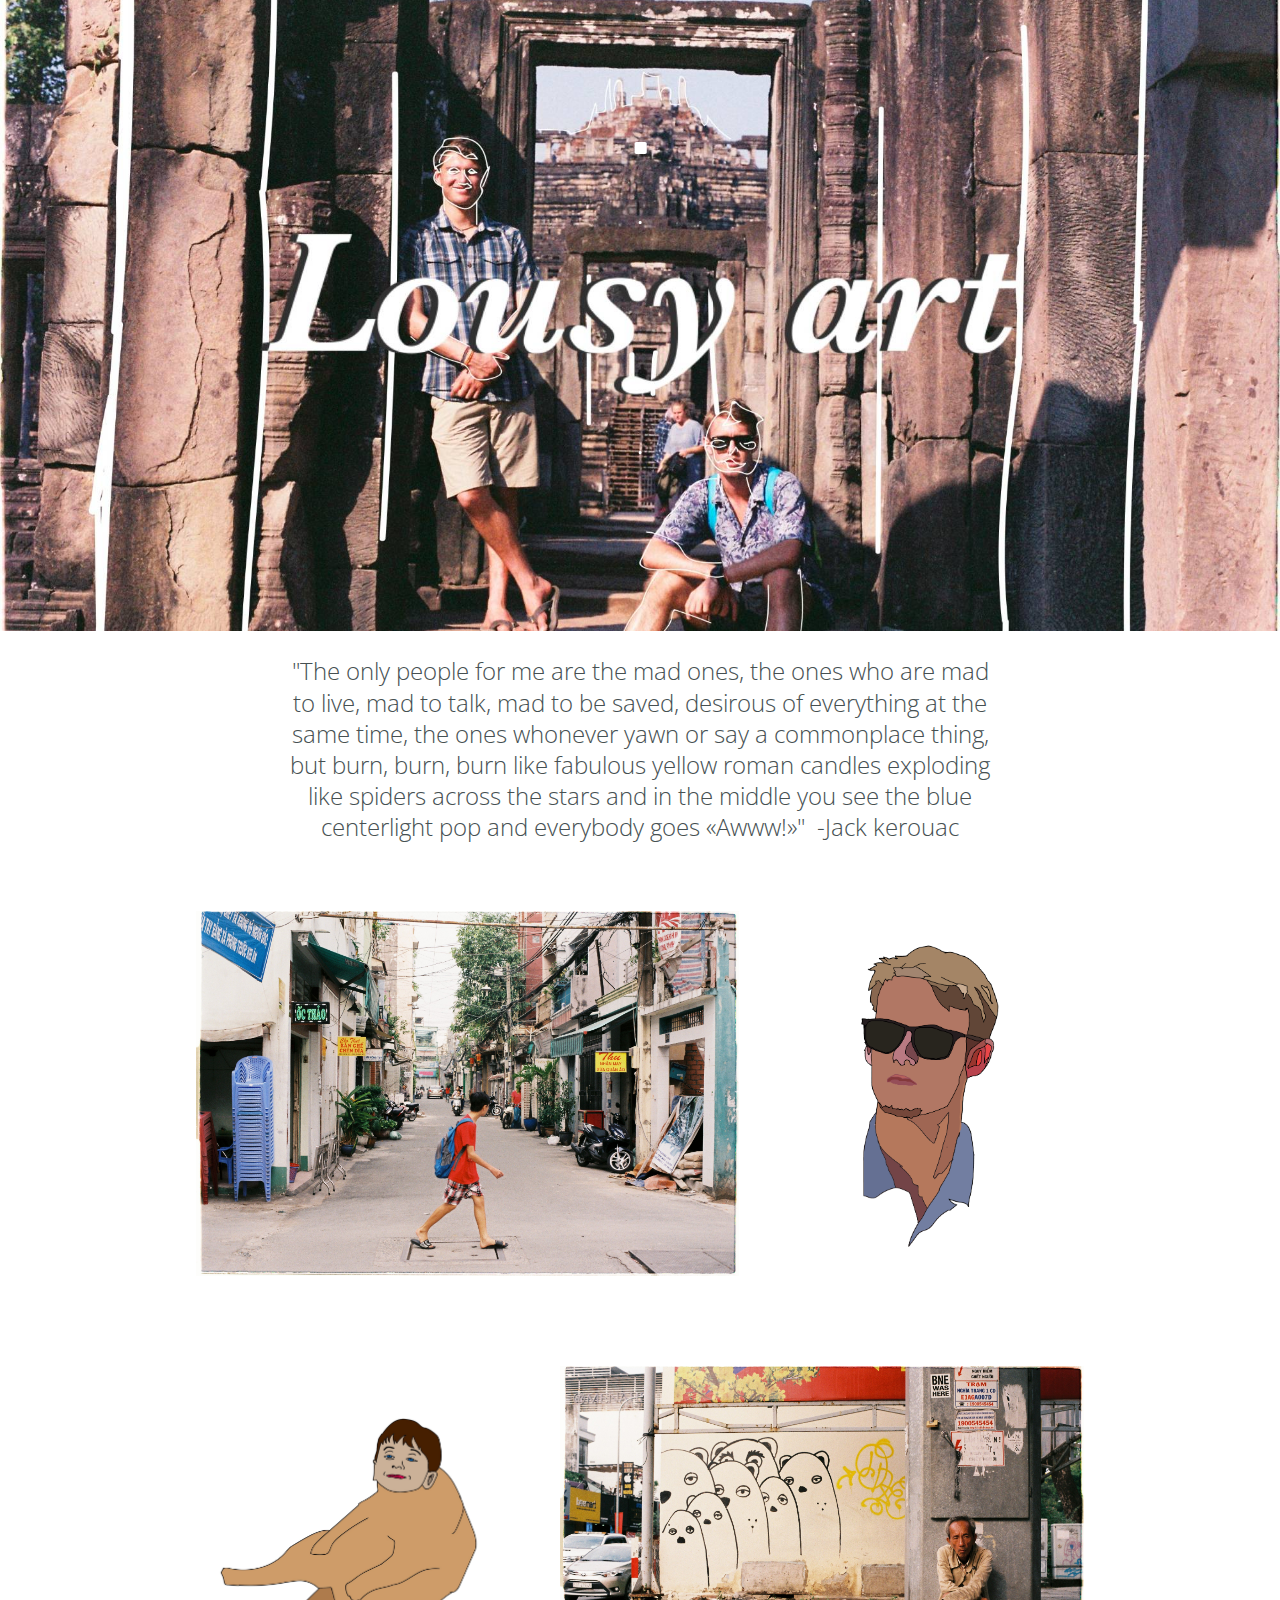
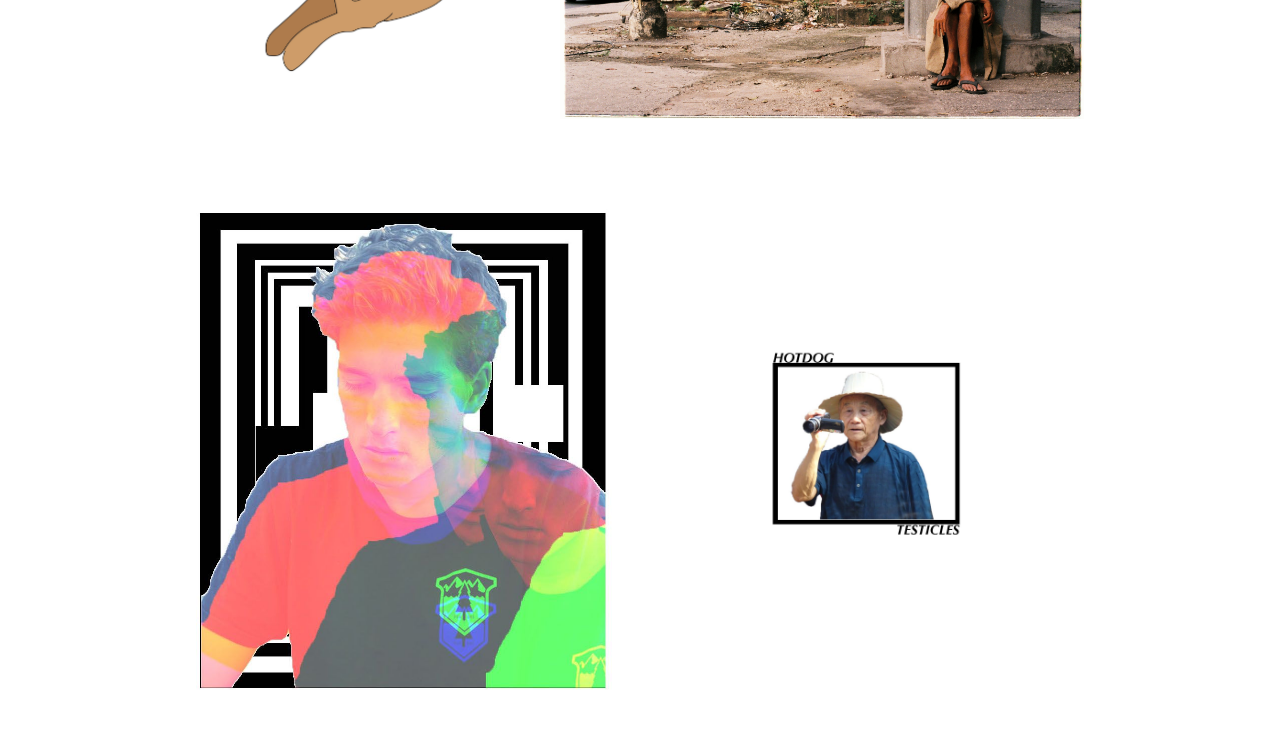
==== commit 844b4cdd: "create github pages" ====
--- a/index.html
+++ b/index.html
@@ -6,7 +6,7 @@
   <meta http-equiv="X-UA-Compatible" content="IE=edge">
   <meta name="generator" content="Mobirise v4.6.3, mobirise.com">
   <meta name="viewport" content="width=device-width, initial-scale=1, minimum-scale=1">
-  <link rel="shortcut icon" href="assets/images/monalisa-1010x1068.png" type="image/x-icon">
+  <link rel="shortcut icon" href="assets/images/logo4.png" type="image/x-icon">
   <meta name="description" content="">
   <title>Home</title>
   <link rel="stylesheet" href="assets/web/assets/mobirise-icons/mobirise-icons.css">
@@ -14,7 +14,6 @@
   <link rel="stylesheet" href="assets/bootstrap/css/bootstrap.min.css">
   <link rel="stylesheet" href="assets/bootstrap/css/bootstrap-grid.min.css">
   <link rel="stylesheet" href="assets/bootstrap/css/bootstrap-reboot.min.css">
-  <link rel="stylesheet" href="assets/dropdown/css/style.css">
   <link rel="stylesheet" href="assets/theme/css/style.css">
   <link rel="stylesheet" href="assets/mobirise/css/mbr-additional.css" type="text/css">
   
@@ -22,87 +21,43 @@
   
 </head>
 <body>
-  <section class="menu cid-qIoOppwau5" once="menu" id="menu1-t">
-
-    
-
-    <nav class="navbar navbar-expand beta-menu navbar-dropdown align-items-center collapsed bg-color transparent">
-        <button class="navbar-toggler navbar-toggler-right" type="button" data-toggle="collapse" data-target="#navbarSupportedContent" aria-controls="navbarSupportedContent" aria-expanded="false" aria-label="Toggle navigation">
-            <div class="hamburger">
-                <span></span>
-                <span></span>
-                <span></span>
-                <span></span>
-            </div>
-        </button>
-        <div class="menu-logo">
-            <div class="navbar-brand">
-                <span class="navbar-logo">
-                    <a href="https://mobirise.com">
-                         <img src="assets/images/monalisa-1010x1068.png" alt="Mobirise" title="" style="height: 3.8rem;">
-                    </a>
-                </span>
-                
-            </div>
-        </div>
-        <div class="collapse navbar-collapse" id="navbarSupportedContent">
-            <ul class="navbar-nav nav-dropdown" data-app-modern-menu="true">
-                <li class="nav-item">
-                    <a class="nav-link link text-white display-4" href="https://mobirise.com">
-                        <span class="mbri-home mbr-iconfont mbr-iconfont-btn"></span>
-                        Services
-                    </a>
-                </li>
-                <li class="nav-item">
-                    <a class="nav-link link text-white display-4" href="https://mobirise.com">
-                        <span class="mbri-search mbr-iconfont mbr-iconfont-btn"></span>
-                        About Us
-                    </a>
-                </li>
-            </ul>
-            <div class="navbar-buttons mbr-section-btn">
-                <a class="btn btn-sm btn-primary display-4" href="https://mobirise.com">
-                    <span class="mbri-save mbr-iconfont mbr-iconfont-btn "></span>
-                    Try It Now!
-                </a>
-            </div>
-        </div>
-    </nav>
-</section>
-
-<section class="engine"><a href="https://mobirise.ws/a">best free website builder</a></section><section class="cid-qIoabJldU6 mbr-fullscreen mbr-parallax-background" id="header2-f">
+  <section class="header1 cid-qIp9RLjKXV mbr-parallax-background" id="header1-y">
 
     
 
     
 
-    <div class="container align-center">
+    <div class="container">
         <div class="row justify-content-md-center">
             <div class="mbr-white col-md-10">
+                <h1 class="mbr-section-title align-center mbr-bold pb-3 mbr-fonts-style display-1">
+                    .
+                </h1>
                 
+                <p class="mbr-text align-center pb-3 mbr-fonts-style display-5">.<br><br><br><br><br><br>.</p>
                 
+            </div>
+        </div>
+    </div>
+
+</section>
+
+<section class="engine"><a href="https://mobirise.ws/n">free website builder app</a></section><section class="mbr-section content5 cid-qIp40STesO" id="content5-x">
+
+    
+
+    
+
+    <div class="container">
+        <div class="media-container-row">
+            <div class="title col-12 col-md-8">
+                <h2 class="align-center mbr-bold mbr-white pb-3 mbr-fonts-style display-5"></h2>
+                <h3 class="mbr-section-subtitle align-center mbr-light mbr-white pb-3 mbr-fonts-style display-5">"The only people for me are the mad ones, the ones who are mad to live, mad to talk, mad to be saved, desirous of everything at the same time, the ones whonever yawn or say a commonplace thing, but burn, burn, burn like fabulous yellow roman candles exploding like spiders across the stars and in the middle you see the blue centerlight pop and everybody goes «Awww!»" &nbsp;-Jack kerouac</h3>
                 
                 
             </div>
         </div>
     </div>
-    
-</section>
-
-<section class="mbr-section article content9 cid-qIonyQCMBj" id="content9-o">
-    
-     
-
-    <div class="container">
-        <div class="inner-container" style="width: 95%;">
-            <hr class="line" style="width: 27%;">
-            <div class="section-text align-center mbr-fonts-style display-4">"The only people for me are the mad ones, the ones who are mad to live, mad to talk, mad to be saved, 
-desirous of everything at the same time, the ones whonever yawn or say a commonplace thing, 
-but burn, burn, burn like fabulous yellow roman candles exploding like spiders across the stars 
-and in the middle you see the blue centerlight pop and everybody goes «Awww!»" &nbsp;&nbsp;<br>&nbsp;<br>Jack Kerouac</div>
-            <hr class="line" style="width: 27%;">
-        </div>
-        </div>
 </section>
 
 <section class="cid-qIobKXp4g0" id="image4-i">
@@ -166,8 +121,6 @@
   <script src="assets/bootstrap/js/bootstrap.min.js"></script>
   <script src="assets/smoothscroll/smooth-scroll.js"></script>
   <script src="assets/parallax/jarallax.min.js"></script>
-  <script src="assets/dropdown/js/script.min.js"></script>
-  <script src="assets/touchswipe/jquery.touch-swipe.min.js"></script>
   <script src="assets/theme/js/script.js"></script>
   
   
--- a/assets/mobirise/css/mbr-additional.css
+++ b/assets/mobirise/css/mbr-additional.css
@@ -1,4 +1,5 @@
 @import url(https://fonts.googleapis.com/css?family=Rubik:300,300i,400,400i,500,500i,700,700i,900,900i);
+@import url(https://fonts.googleapis.com/css?family=Open+Sans+Condensed:300,300i,700);
 
 
 
@@ -41,7 +42,7 @@
   font-size: 1.6rem;
 }
 .display-5 {
-  font-family: 'Rubik', sans-serif;
+  font-family: 'Open Sans Condensed', sans-serif;
   font-size: 1.5rem;
 }
 .display-5 > .mbr-iconfont {
@@ -1372,412 +1373,21 @@
 .dropup .dropdown-toggle::after {
   display: none;
 }
-.cid-qIoabJldU6 {
+.cid-qIp9RLjKXV {
+  padding-top: 90px;
+  padding-bottom: 135px;
   background-image: url("../../../assets/images/newcover-2000x1363.jpg");
 }
-.cid-qIoOppwau5 .navbar {
-  padding: .5rem 0;
-  background: #ffffff;
-  transition: none;
-  min-height: 77px;
-}
-.cid-qIoOppwau5 .navbar-dropdown.bg-color.transparent.opened {
-  background: #ffffff;
-}
-.cid-qIoOppwau5 a {
-  font-style: normal;
-}
-.cid-qIoOppwau5 .nav-item span {
-  padding-right: 0.4em;
-  line-height: 0.5em;
-  vertical-align: text-bottom;
-  position: relative;
-  text-decoration: none;
-}
-.cid-qIoOppwau5 .nav-item a {
-  display: flex;
-  align-items: center;
-  justify-content: center;
-  padding: 0.7rem 0 !important;
-  margin: 0rem .65rem !important;
-}
-.cid-qIoOppwau5 .nav-item:focus,
-.cid-qIoOppwau5 .nav-link:focus {
-  outline: none;
-}
-.cid-qIoOppwau5 .btn {
-  padding: 0.4rem 1.5rem;
-  display: inline-flex;
-  align-items: center;
-}
-.cid-qIoOppwau5 .btn .mbr-iconfont {
-  font-size: 1.6rem;
-}
-.cid-qIoOppwau5 .menu-logo {
-  margin-right: auto;
-}
-.cid-qIoOppwau5 .menu-logo .navbar-brand {
-  display: flex;
-  margin-left: 5rem;
-  padding: 0;
-  transition: padding .2s;
-  min-height: 3.8rem;
-  align-items: center;
-}
-.cid-qIoOppwau5 .menu-logo .navbar-brand .navbar-caption-wrap {
-  display: -webkit-flex;
-  -webkit-align-items: center;
-  align-items: center;
-  word-break: break-word;
-  min-width: 7rem;
-  margin: .3rem 0;
-}
-.cid-qIoOppwau5 .menu-logo .navbar-brand .navbar-caption-wrap .navbar-caption {
-  line-height: 1.2rem !important;
-  padding-right: 2rem;
-}
-.cid-qIoOppwau5 .menu-logo .navbar-brand .navbar-logo {
-  font-size: 4rem;
-  transition: font-size 0.25s;
-}
-.cid-qIoOppwau5 .menu-logo .navbar-brand .navbar-logo img {
-  display: flex;
-}
-.cid-qIoOppwau5 .menu-logo .navbar-brand .navbar-logo .mbr-iconfont {
-  transition: font-size 0.25s;
-}
-.cid-qIoOppwau5 .navbar-toggleable-sm .navbar-collapse {
-  justify-content: flex-end;
-  -webkit-justify-content: flex-end;
-  padding-right: 5rem;
-  width: auto;
-}
-.cid-qIoOppwau5 .navbar-toggleable-sm .navbar-collapse .navbar-nav {
-  flex-wrap: wrap;
-  -webkit-flex-wrap: wrap;
-  padding-left: 0;
-}
-.cid-qIoOppwau5 .navbar-toggleable-sm .navbar-collapse .navbar-nav .nav-item {
-  -webkit-align-self: center;
-  align-self: center;
-}
-.cid-qIoOppwau5 .navbar-toggleable-sm .navbar-collapse .navbar-buttons {
-  padding-left: 0;
-  padding-bottom: 0;
-}
-.cid-qIoOppwau5 .dropdown .dropdown-menu {
-  background: #ffffff;
-  display: none;
-  position: absolute;
-  min-width: 5rem;
-  padding-top: 1.4rem;
-  padding-bottom: 1.4rem;
-  text-align: left;
-}
-.cid-qIoOppwau5 .dropdown .dropdown-menu .dropdown-item {
-  width: auto;
-  padding: 0.235em 1.5385em 0.235em 1.5385em !important;
-}
-.cid-qIoOppwau5 .dropdown .dropdown-menu .dropdown-item::after {
-  right: 0.5rem;
-}
-.cid-qIoOppwau5 .dropdown .dropdown-menu .dropdown-submenu {
-  margin: 0;
-}
-.cid-qIoOppwau5 .dropdown.open > .dropdown-menu {
-  display: block;
-}
-.cid-qIoOppwau5 .navbar-toggleable-sm.opened:after {
-  position: absolute;
-  width: 100vw;
-  height: 100vh;
-  content: '';
-  background-color: rgba(0, 0, 0, 0.1);
-  left: 0;
-  bottom: 0;
-  transform: translateY(100%);
-  -webkit-transform: translateY(100%);
-  z-index: 1000;
-}
-.cid-qIoOppwau5 .navbar.navbar-short {
-  min-height: 60px;
-  transition: all .2s;
-}
-.cid-qIoOppwau5 .navbar.navbar-short .navbar-toggler-right {
-  top: 20px;
-}
-.cid-qIoOppwau5 .navbar.navbar-short .navbar-logo a {
-  font-size: 2.5rem !important;
-  line-height: 2.5rem;
-  transition: font-size 0.25s;
-}
-.cid-qIoOppwau5 .navbar.navbar-short .navbar-logo a .mbr-iconfont {
-  font-size: 2.5rem !important;
-}
-.cid-qIoOppwau5 .navbar.navbar-short .navbar-logo a img {
-  height: 3rem !important;
-}
-.cid-qIoOppwau5 .navbar.navbar-short .navbar-brand {
-  min-height: 3rem;
-}
-.cid-qIoOppwau5 button.navbar-toggler {
-  width: 31px;
-  height: 18px;
-  cursor: pointer;
-  transition: all .2s;
-  top: 1.5rem;
-  right: 1rem;
-}
-.cid-qIoOppwau5 button.navbar-toggler:focus {
-  outline: none;
-}
-.cid-qIoOppwau5 button.navbar-toggler .hamburger span {
-  position: absolute;
-  right: 0;
-  width: 30px;
-  height: 2px;
-  border-right: 5px;
-  background-color: #82786e;
-}
-.cid-qIoOppwau5 button.navbar-toggler .hamburger span:nth-child(1) {
-  top: 0;
-  transition: all .2s;
-}
-.cid-qIoOppwau5 button.navbar-toggler .hamburger span:nth-child(2) {
-  top: 8px;
-  transition: all .15s;
-}
-.cid-qIoOppwau5 button.navbar-toggler .hamburger span:nth-child(3) {
-  top: 8px;
-  transition: all .15s;
-}
-.cid-qIoOppwau5 button.navbar-toggler .hamburger span:nth-child(4) {
-  top: 16px;
-  transition: all .2s;
-}
-.cid-qIoOppwau5 nav.opened .hamburger span:nth-child(1) {
-  top: 8px;
-  width: 0;
-  opacity: 0;
-  right: 50%;
-  transition: all .2s;
-}
-.cid-qIoOppwau5 nav.opened .hamburger span:nth-child(2) {
-  -webkit-transform: rotate(45deg);
-  transform: rotate(45deg);
-  transition: all .25s;
-}
-.cid-qIoOppwau5 nav.opened .hamburger span:nth-child(3) {
-  -webkit-transform: rotate(-45deg);
-  transform: rotate(-45deg);
-  transition: all .25s;
-}
-.cid-qIoOppwau5 nav.opened .hamburger span:nth-child(4) {
-  top: 8px;
-  width: 0;
-  opacity: 0;
-  right: 50%;
-  transition: all .2s;
-}
-.cid-qIoOppwau5 .collapsed.navbar-expand {
-  flex-direction: column;
-}
-.cid-qIoOppwau5 .collapsed .btn {
-  display: flex;
-}
-.cid-qIoOppwau5 .collapsed .navbar-collapse {
-  display: none !important;
-  padding-right: 0 !important;
-}
-.cid-qIoOppwau5 .collapsed .navbar-collapse.collapsing,
-.cid-qIoOppwau5 .collapsed .navbar-collapse.show {
-  display: block !important;
-}
-.cid-qIoOppwau5 .collapsed .navbar-collapse.collapsing .navbar-nav,
-.cid-qIoOppwau5 .collapsed .navbar-collapse.show .navbar-nav {
-  display: block;
-  text-align: center;
-}
-.cid-qIoOppwau5 .collapsed .navbar-collapse.collapsing .navbar-nav .nav-item,
-.cid-qIoOppwau5 .collapsed .navbar-collapse.show .navbar-nav .nav-item {
-  clear: both;
-}
-.cid-qIoOppwau5 .collapsed .navbar-collapse.collapsing .navbar-buttons,
-.cid-qIoOppwau5 .collapsed .navbar-collapse.show .navbar-buttons {
-  text-align: center;
-}
-.cid-qIoOppwau5 .collapsed .navbar-collapse.collapsing .navbar-buttons:last-child,
-.cid-qIoOppwau5 .collapsed .navbar-collapse.show .navbar-buttons:last-child {
-  margin-bottom: 1rem;
-}
-.cid-qIoOppwau5 .collapsed button.navbar-toggler {
-  display: block;
-}
-.cid-qIoOppwau5 .collapsed .navbar-brand {
-  margin-left: 1rem !important;
-}
-.cid-qIoOppwau5 .collapsed .navbar-toggleable-sm {
-  flex-direction: column;
-  -webkit-flex-direction: column;
-}
-.cid-qIoOppwau5 .collapsed .dropdown .dropdown-menu {
-  width: 100%;
-  text-align: center;
-  position: relative;
-  opacity: 0;
-  display: block;
-  height: 0;
-  visibility: hidden;
-  padding: 0;
-  transition-duration: .5s;
-  transition-property: opacity,padding,height;
-}
-.cid-qIoOppwau5 .collapsed .dropdown.open > .dropdown-menu {
-  position: relative;
-  opacity: 1;
-  height: auto;
-  padding: 1.4rem 0;
-  visibility: visible;
-}
-.cid-qIoOppwau5 .collapsed .dropdown .dropdown-submenu {
-  left: 0;
-  text-align: center;
-  width: 100%;
-}
-.cid-qIoOppwau5 .collapsed .dropdown .dropdown-toggle[data-toggle="dropdown-submenu"]::after {
-  margin-top: 0;
-  position: inherit;
-  right: 0;
-  top: 50%;
-  display: inline-block;
-  width: 0;
-  height: 0;
-  margin-left: .3em;
-  vertical-align: middle;
-  content: "";
-  border-top: .30em solid;
-  border-right: .30em solid transparent;
-  border-left: .30em solid transparent;
-}
-@media (max-width: 991px) {
-  .cid-qIoOppwau5 .navbar-expand {
-    flex-direction: column;
-  }
-  .cid-qIoOppwau5 img {
-    height: 3.8rem !important;
-  }
-  .cid-qIoOppwau5 .btn {
-    display: flex;
-  }
-  .cid-qIoOppwau5 button.navbar-toggler {
-    display: block;
-  }
-  .cid-qIoOppwau5 .navbar-brand {
-    margin-left: 1rem !important;
-  }
-  .cid-qIoOppwau5 .navbar-toggleable-sm {
-    flex-direction: column;
-    -webkit-flex-direction: column;
-  }
-  .cid-qIoOppwau5 .navbar-collapse {
-    display: none !important;
-    padding-right: 0 !important;
-  }
-  .cid-qIoOppwau5 .navbar-collapse.collapsing,
-  .cid-qIoOppwau5 .navbar-collapse.show {
-    display: block !important;
-  }
-  .cid-qIoOppwau5 .navbar-collapse.collapsing .navbar-nav,
-  .cid-qIoOppwau5 .navbar-collapse.show .navbar-nav {
-    display: block;
-    text-align: center;
-  }
-  .cid-qIoOppwau5 .navbar-collapse.collapsing .navbar-nav .nav-item,
-  .cid-qIoOppwau5 .navbar-collapse.show .navbar-nav .nav-item {
-    clear: both;
-  }
-  .cid-qIoOppwau5 .navbar-collapse.collapsing .navbar-buttons,
-  .cid-qIoOppwau5 .navbar-collapse.show .navbar-buttons {
-    text-align: center;
-  }
-  .cid-qIoOppwau5 .navbar-collapse.collapsing .navbar-buttons:last-child,
-  .cid-qIoOppwau5 .navbar-collapse.show .navbar-buttons:last-child {
-    margin-bottom: 1rem;
-  }
-  .cid-qIoOppwau5 .dropdown .dropdown-menu {
-    width: 100%;
-    text-align: center;
-    position: relative;
-    opacity: 0;
-    display: block;
-    height: 0;
-    visibility: hidden;
-    padding: 0;
-    transition-duration: .5s;
-    transition-property: opacity,padding,height;
-  }
-  .cid-qIoOppwau5 .dropdown.open > .dropdown-menu {
-    position: relative;
-    opacity: 1;
-    height: auto;
-    padding: 1.4rem 0;
-    visibility: visible;
-  }
-  .cid-qIoOppwau5 .dropdown .dropdown-submenu {
-    left: 0;
-    text-align: center;
-    width: 100%;
-  }
-  .cid-qIoOppwau5 .dropdown .dropdown-toggle[data-toggle="dropdown-submenu"]::after {
-    margin-top: 0;
-    position: inherit;
-    right: 0;
-    top: 50%;
-    display: inline-block;
-    width: 0;
-    height: 0;
-    margin-left: .3em;
-    vertical-align: middle;
-    content: "";
-    border-top: .30em solid;
-    border-right: .30em solid transparent;
-    border-left: .30em solid transparent;
-  }
-}
-@media (min-width: 767px) {
-  .cid-qIoOppwau5 .menu-logo {
-    flex-shrink: 0;
-  }
-}
-.cid-qIoOppwau5 .navbar-collapse {
-  flex-basis: auto;
-}
-.cid-qIoOppwau5 .nav-link:hover,
-.cid-qIoOppwau5 .dropdown-item:hover {
-  color: #ffffff !important;
-}
-.cid-qIonyQCMBj {
+.cid-qIp40STesO {
   padding-top: 0px;
   padding-bottom: 0px;
   background-color: #ffffff;
 }
-.cid-qIonyQCMBj .line {
-  background-color: #ffffff;
-  color: #ffffff;
-  align: center;
-  height: 2px;
-  margin: 0 auto;
-}
-.cid-qIonyQCMBj .section-text {
-  padding: 2rem 0;
-}
-.cid-qIonyQCMBj .inner-container {
-  margin: 0 auto;
-}
-@media (max-width: 768px) {
-  .cid-qIonyQCMBj .inner-container {
-    width: 100% !important;
-  }
+.cid-qIp40STesO H2 {
+  color: #465052;
+}
+.cid-qIp40STesO .mbr-section-subtitle {
+  color: #465052;
 }
 .cid-qIobKXp4g0 {
   padding-top: 45px;
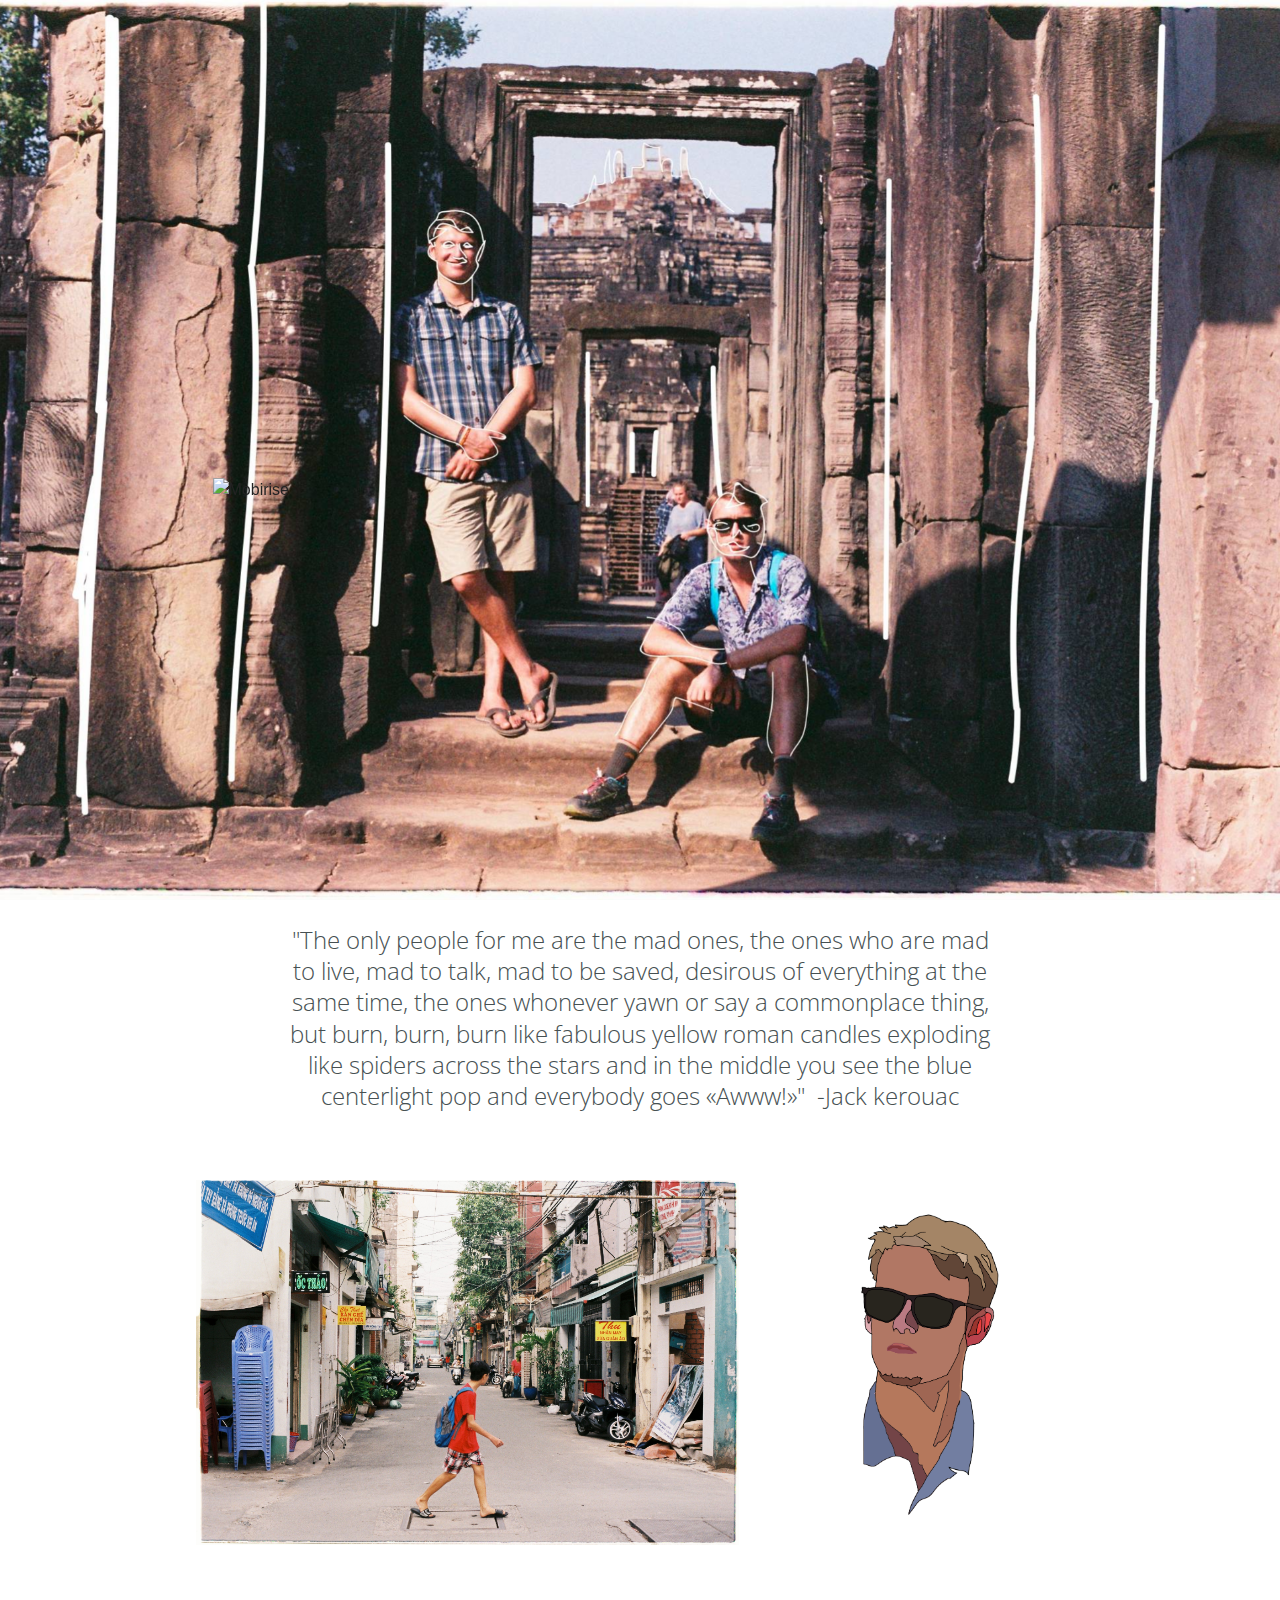
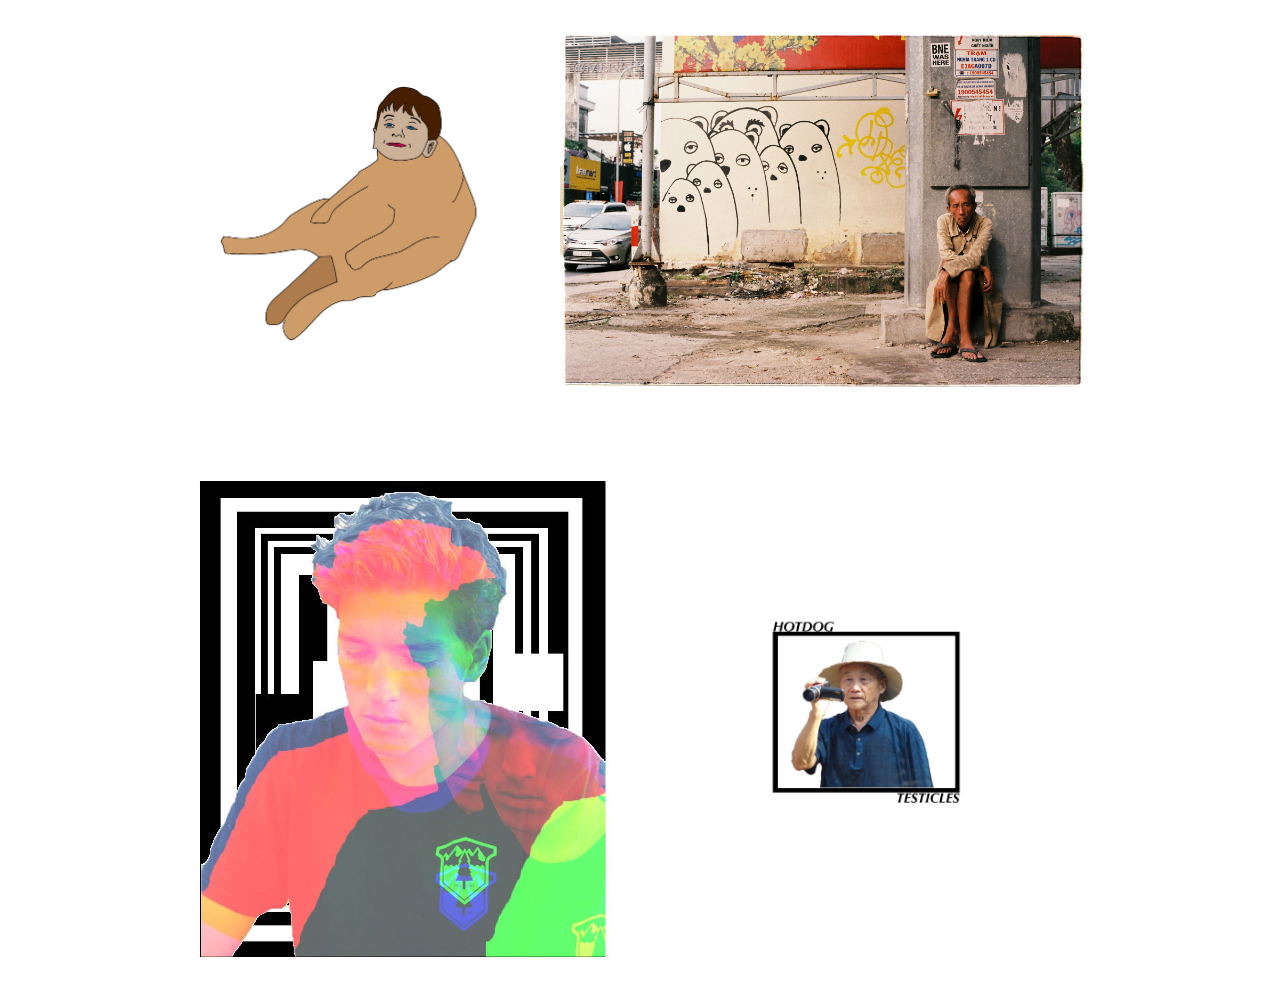
==== commit 33e7a9b1: "create github pages" ====
--- a/index.html
+++ b/index.html
@@ -9,7 +9,6 @@
   <link rel="shortcut icon" href="assets/images/logo4.png" type="image/x-icon">
   <meta name="description" content="">
   <title>Home</title>
-  <link rel="stylesheet" href="assets/web/assets/mobirise-icons/mobirise-icons.css">
   <link rel="stylesheet" href="assets/tether/tether.min.css">
   <link rel="stylesheet" href="assets/bootstrap/css/bootstrap.min.css">
   <link rel="stylesheet" href="assets/bootstrap/css/bootstrap-grid.min.css">
@@ -21,7 +20,7 @@
   
 </head>
 <body>
-  <section class="header1 cid-qIp9RLjKXV mbr-parallax-background" id="header1-y">
+  <section class="header4 cid-qIpFoJXNHj mbr-fullscreen mbr-parallax-background" id="header4-18">
 
     
 
@@ -29,20 +28,22 @@
 
     <div class="container">
         <div class="row justify-content-md-center">
-            <div class="mbr-white col-md-10">
-                <h1 class="mbr-section-title align-center mbr-bold pb-3 mbr-fonts-style display-1">
-                    .
-                </h1>
+            <div class="media-content col-md-10">
                 
-                <p class="mbr-text align-center pb-3 mbr-fonts-style display-5">.<br><br><br><br><br><br>.</p>
                 
+                <div class="mbr-text align-center mbr-white pb-3">
+                    <p class="mbr-text mbr-fonts-style display-5"></p>
+                </div>
+                
+            </div>
+            <div class="mbr-figure pt-5">
+                <img src="assets/images/upup-1913x1230.png" alt="Mobirise" title="" style="width: 75%;">
             </div>
         </div>
     </div>
-
 </section>
 
-<section class="engine"><a href="https://mobirise.ws/n">free website builder app</a></section><section class="mbr-section content5 cid-qIp40STesO" id="content5-x">
+<section class="engine"><a href="https://mobirise.ws/k">develop own website</a></section><section class="mbr-section content5 cid-qIp40STesO" id="content5-x">
 
     
 
--- a/assets/mobirise/css/mbr-additional.css
+++ b/assets/mobirise/css/mbr-additional.css
@@ -529,20 +529,9 @@
 .alert-danger {
   background-color: #b1a374;
 }
-.mbr-section-btn a.btn:not(.btn-form) {
-  border-radius: 100px;
-}
 .mbr-section-btn a.btn:not(.btn-form):hover,
 .mbr-section-btn a.btn:not(.btn-form):focus {
   box-shadow: none !important;
-}
-.mbr-section-btn a.btn:not(.btn-form):hover,
-.mbr-section-btn a.btn:not(.btn-form):focus {
-  box-shadow: 0 10px 40px 0 rgba(0, 0, 0, 0.2) !important;
-  -webkit-box-shadow: 0 10px 40px 0 rgba(0, 0, 0, 0.2) !important;
-}
-.mbr-gallery-filter li a {
-  border-radius: 100px !important;
 }
 .mbr-gallery-filter li.active .btn {
   background-color: #149dcc;
@@ -551,9 +540,6 @@
 }
 .mbr-gallery-filter li.active .btn:focus {
   box-shadow: none;
-}
-.nav-tabs .nav-link {
-  border-radius: 100px !important;
 }
 .btn-form {
   border-radius: 0;
@@ -714,45 +700,6 @@
 /* Forms */
 .mbr-form .btn {
   margin: .4rem 0;
-}
-.mbr-form .input-group-btn a.btn {
-  border-radius: 100px !important;
-}
-.mbr-form .input-group-btn a.btn:hover {
-  box-shadow: 0 10px 40px 0 rgba(0, 0, 0, 0.2);
-}
-.mbr-form .input-group-btn button[type="submit"] {
-  border-radius: 100px !important;
-  padding: 1rem 3rem;
-}
-.mbr-form .input-group-btn button[type="submit"]:hover {
-  box-shadow: 0 10px 40px 0 rgba(0, 0, 0, 0.2);
-}
-.form2 .form-control {
-  border-top-left-radius: 100px;
-  border-bottom-left-radius: 100px;
-}
-.form2 .input-group-btn a.btn {
-  border-top-left-radius: 0 !important;
-  border-bottom-left-radius: 0 !important;
-}
-.form2 .input-group-btn button[type="submit"] {
-  border-top-left-radius: 0 !important;
-  border-bottom-left-radius: 0 !important;
-}
-.form3 input[type="email"] {
-  border-radius: 100px !important;
-}
-@media (max-width: 349px) {
-  .form2 input[type="email"] {
-    border-radius: 100px !important;
-  }
-  .form2 .input-group-btn a.btn {
-    border-radius: 100px !important;
-  }
-  .form2 .input-group-btn button[type="submit"] {
-    border-radius: 100px !important;
-  }
 }
 @media (max-width: 767px) {
   .btn {
@@ -798,39 +745,7 @@
 .mbr-footer .mbr-contacts li a:hover {
   color: #149dcc;
 }
-.footer3 input[type="email"],
-.footer4 input[type="email"] {
-  border-radius: 100px !important;
-}
-.footer3 .input-group-btn a.btn,
-.footer4 .input-group-btn a.btn {
-  border-radius: 100px !important;
-}
-.footer3 .input-group-btn button[type="submit"],
-.footer4 .input-group-btn button[type="submit"] {
-  border-radius: 100px !important;
-}
 /* Headers*/
-.header13 .form-inline input[type="email"],
-.header14 .form-inline input[type="email"] {
-  border-radius: 100px;
-}
-.header13 .form-inline input[type="text"],
-.header14 .form-inline input[type="text"] {
-  border-radius: 100px;
-}
-.header13 .form-inline input[type="tel"],
-.header14 .form-inline input[type="tel"] {
-  border-radius: 100px;
-}
-.header13 .form-inline a.btn,
-.header14 .form-inline a.btn {
-  border-radius: 100px;
-}
-.header13 .form-inline button,
-.header14 .form-inline button {
-  border-radius: 100px !important;
-}
 .offset-1 {
   margin-left: 8.33333%;
 }
@@ -1373,10 +1288,23 @@
 .dropup .dropdown-toggle::after {
   display: none;
 }
-.cid-qIp9RLjKXV {
-  padding-top: 90px;
-  padding-bottom: 135px;
-  background-image: url("../../../assets/images/newcover-2000x1363.jpg");
+.cid-qIpFoJXNHj {
+  background-image: url("../../../assets/images/untitled-3-copy-2000x1359.jpg");
+}
+.cid-qIpFoJXNHj .mbr-figure {
+  margin: 0 auto;
+  width: 100%;
+  display: flex;
+  justify-content: center;
+}
+.cid-qIpFoJXNHj .mbr-figure img {
+  height: 100%;
+  margin: 0 auto;
+}
+@media (max-width: 991px) {
+  .cid-qIpFoJXNHj .mbr-figure img {
+    width: 100% !important;
+  }
 }
 .cid-qIp40STesO {
   padding-top: 0px;
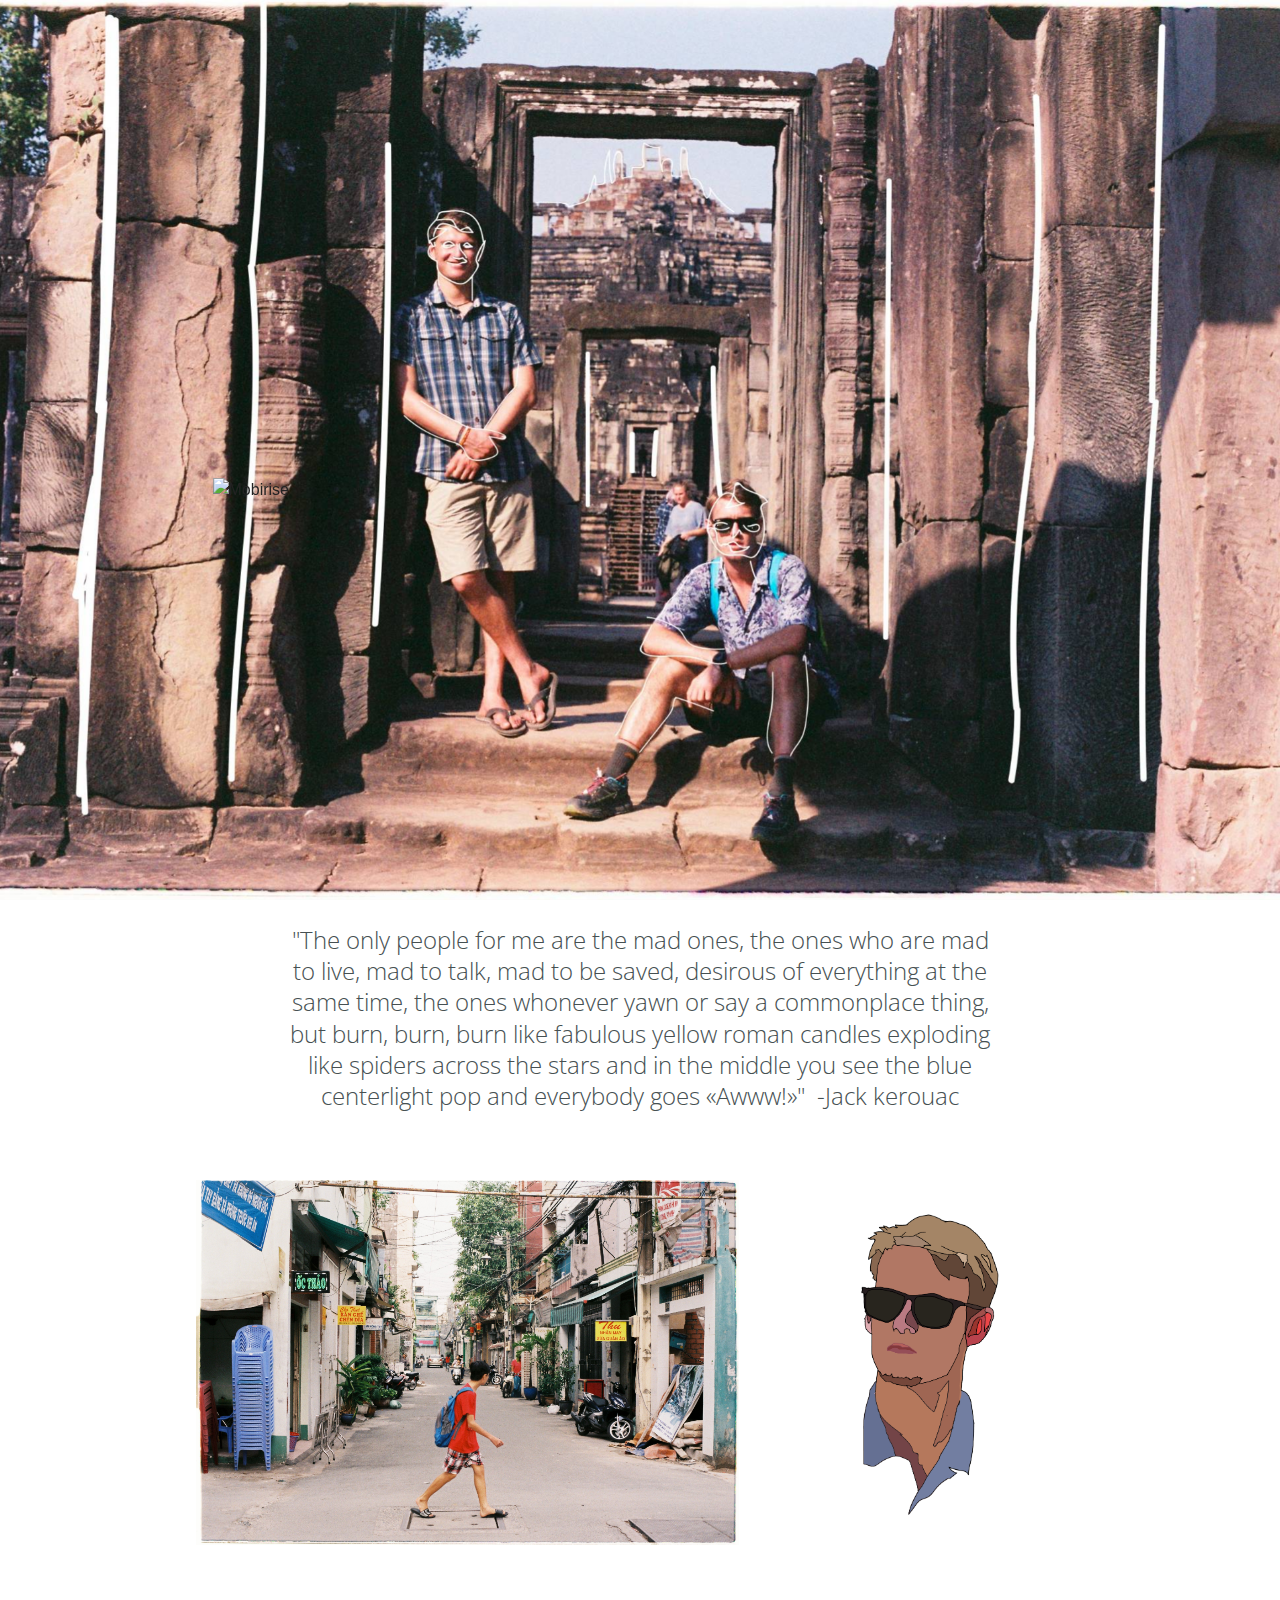
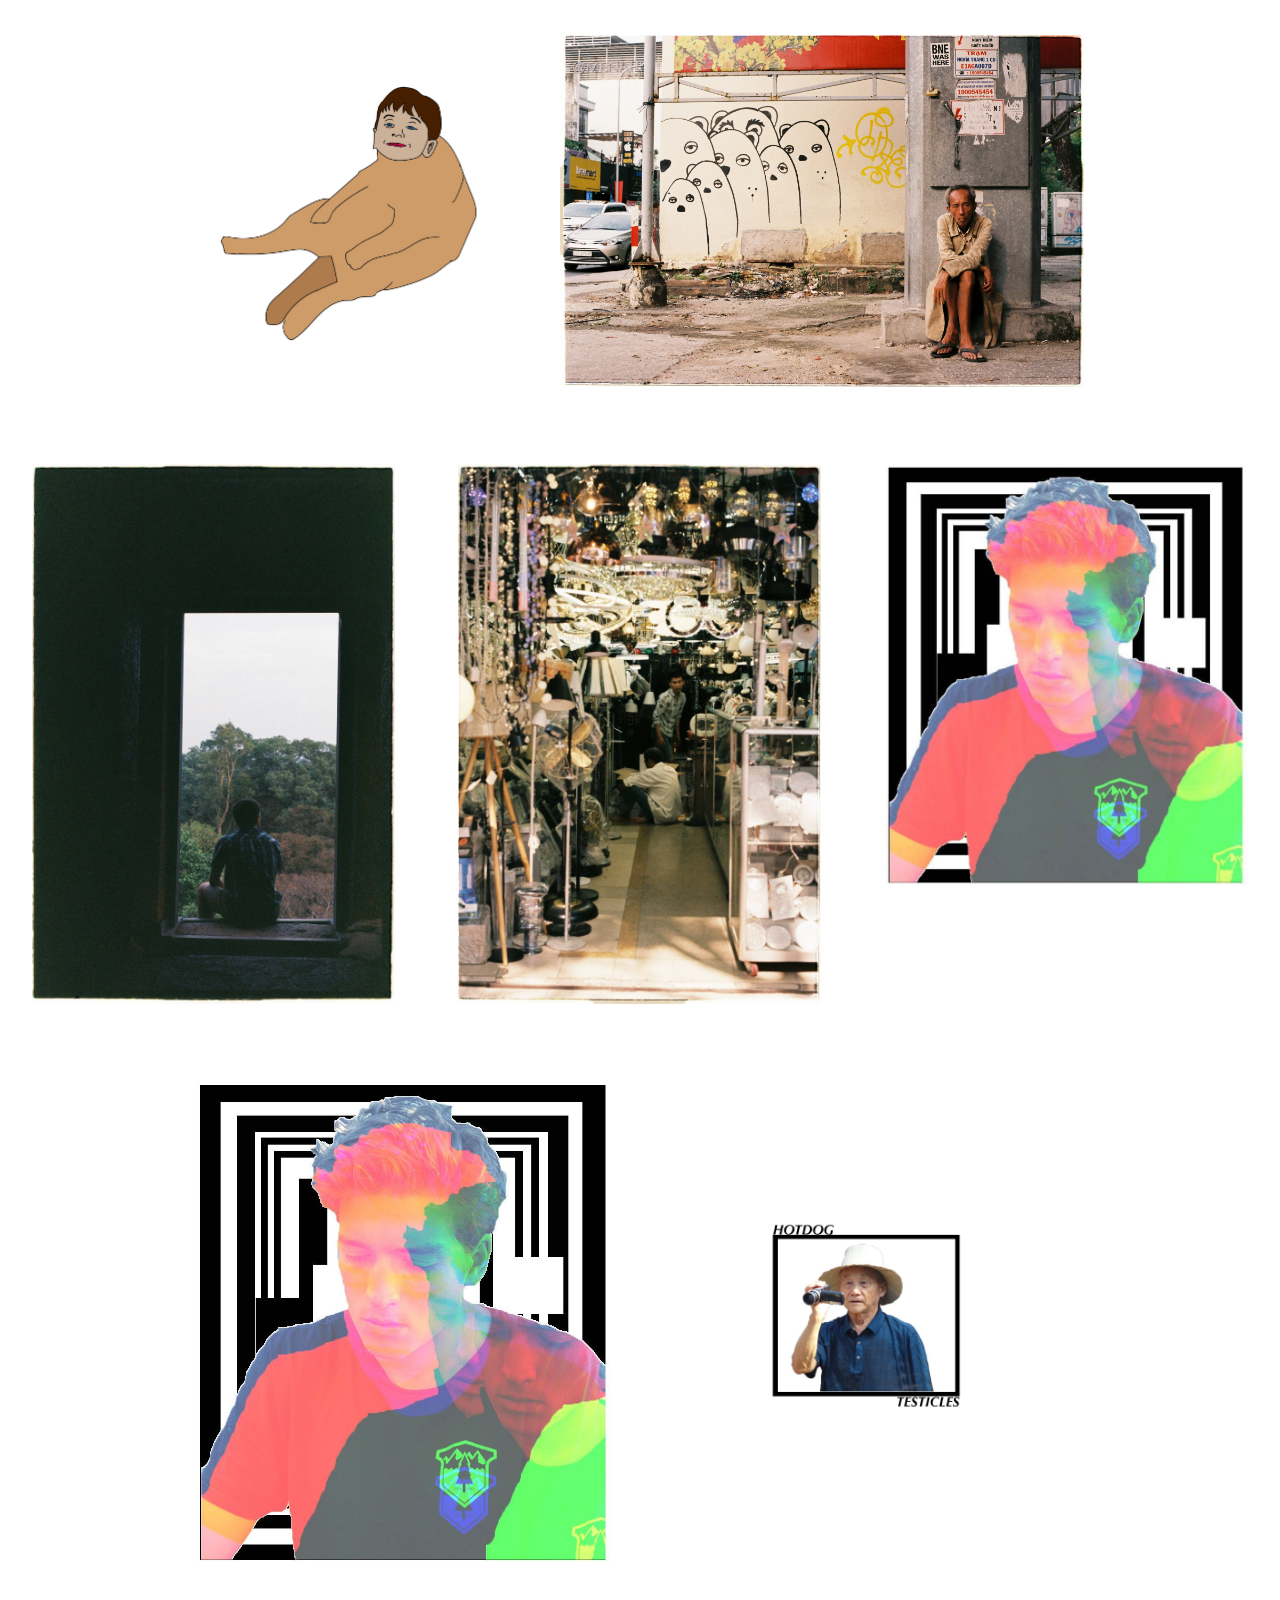
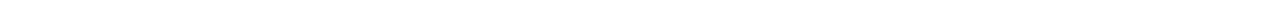
==== commit 535eb696: "create github pages" ====
--- a/index.html
+++ b/index.html
@@ -6,14 +6,16 @@
   <meta http-equiv="X-UA-Compatible" content="IE=edge">
   <meta name="generator" content="Mobirise v4.6.3, mobirise.com">
   <meta name="viewport" content="width=device-width, initial-scale=1, minimum-scale=1">
-  <link rel="shortcut icon" href="assets/images/logo4.png" type="image/x-icon">
+  <link rel="shortcut icon" href="assets/images/catboy-128x102.png" type="image/x-icon">
   <meta name="description" content="">
   <title>Home</title>
+  <link rel="stylesheet" href="assets/web/assets/mobirise-icons/mobirise-icons.css">
   <link rel="stylesheet" href="assets/tether/tether.min.css">
   <link rel="stylesheet" href="assets/bootstrap/css/bootstrap.min.css">
   <link rel="stylesheet" href="assets/bootstrap/css/bootstrap-grid.min.css">
   <link rel="stylesheet" href="assets/bootstrap/css/bootstrap-reboot.min.css">
   <link rel="stylesheet" href="assets/theme/css/style.css">
+  <link rel="stylesheet" href="assets/gallery/style.css">
   <link rel="stylesheet" href="assets/mobirise/css/mbr-additional.css" type="text/css">
   
   
@@ -43,7 +45,7 @@
     </div>
 </section>
 
-<section class="engine"><a href="https://mobirise.ws/k">develop own website</a></section><section class="mbr-section content5 cid-qIp40STesO" id="content5-x">
+<section class="engine"><a href="https://mobirise.ws/h">make own website</a></section><section class="mbr-section content5 cid-qIp40STesO" id="content5-x">
 
     
 
@@ -97,6 +99,16 @@
     </div>
 </section>
 
+<section class="mbr-gallery mbr-slider-carousel cid-qIqc80Pr5v" id="gallery3-1c">
+
+    
+
+    <div>
+        <div><!-- Filter --><!-- Gallery --><div class="mbr-gallery-row"><div class="mbr-gallery-layout-default"><div><div><div class="mbr-gallery-item mbr-gallery-item--p4" data-video-url="false" data-tags="Awesome"><div href="#lb-gallery3-1c" data-slide-to="0" data-toggle="modal"><img src="assets/images/000036-2000x2975-800x1190.jpg" alt=""><span class="icon-focus"></span></div></div><div class="mbr-gallery-item mbr-gallery-item--p4" data-video-url="false" data-tags="Awesome"><div href="#lb-gallery3-1c" data-slide-to="1" data-toggle="modal"><img src="assets/images/img-9547-2000x2975-800x1190.jpg" alt=""><span class="icon-focus"></span></div></div><div class="mbr-gallery-item mbr-gallery-item--p4" data-video-url="false" data-tags="Awesome"><div href="#lb-gallery3-1c" data-slide-to="2" data-toggle="modal"><img src="assets/images/untitled-2-830x967-800x932.jpg" alt=""><span class="icon-focus"></span></div></div></div></div><div class="clearfix"></div></div></div><!-- Lightbox --><div data-app-prevent-settings="" class="mbr-slider modal fade carousel slide" tabindex="-1" data-keyboard="true" data-interval="false" id="lb-gallery3-1c"><div class="modal-dialog"><div class="modal-content"><div class="modal-body"><div class="carousel-inner"><div class="carousel-item"><img src="assets/images/000036-2000x2975.jpg" alt=""></div><div class="carousel-item"><img src="assets/images/img-9547-2000x2975.jpg" alt=""></div><div class="carousel-item active"><img src="assets/images/untitled-2-830x967.jpg" alt=""></div></div><a class="carousel-control carousel-control-prev" role="button" data-slide="prev" href="#lb-gallery3-1c"><span class="mbri-left mbr-iconfont" aria-hidden="true"></span><span class="sr-only">Previous</span></a><a class="carousel-control carousel-control-next" role="button" data-slide="next" href="#lb-gallery3-1c"><span class="mbri-right mbr-iconfont" aria-hidden="true"></span><span class="sr-only">Next</span></a><a class="close" href="#" role="button" data-dismiss="modal"><span class="sr-only">Close</span></a></div></div></div></div></div>
+    </div>
+
+</section>
+
 <section class="cid-qIoEC1IrdU" id="image4-q">
     <!-- Block parameters controls (Blue "Gear" panel) -->
     
@@ -122,7 +134,14 @@
   <script src="assets/bootstrap/js/bootstrap.min.js"></script>
   <script src="assets/smoothscroll/smooth-scroll.js"></script>
   <script src="assets/parallax/jarallax.min.js"></script>
+  <script src="assets/vimeoplayer/jquery.mb.vimeo_player.js"></script>
+  <script src="assets/bootstrapcarouselswipe/bootstrap-carousel-swipe.js"></script>
+  <script src="assets/masonry/masonry.pkgd.min.js"></script>
+  <script src="assets/imagesloaded/imagesloaded.pkgd.min.js"></script>
   <script src="assets/theme/js/script.js"></script>
+  <script src="assets/gallery/player.min.js"></script>
+  <script src="assets/gallery/script.js"></script>
+  <script src="assets/slidervideo/script.js"></script>
   
   
 </body>
--- a/assets/web/assets/mobirise-icons/mobirise-icons.css
+++ b/assets/web/assets/mobirise-icons/mobirise-icons.css
@@ -0,0 +1,476 @@
+@font-face {
+  font-family: 'MobiriseIcons';
+  src:  url('mobirise-icons.eot?spat4u');
+  src:  url('mobirise-icons.eot?spat4u#iefix') format('embedded-opentype'),
+    url('mobirise-icons.ttf?spat4u') format('truetype'),
+    url('mobirise-icons.woff?spat4u') format('woff'),
+    url('mobirise-icons.svg?spat4u#MobiriseIcons') format('svg');
+  font-weight: normal;
+  font-style: normal;
+}
+
+[class^="mbri-"], [class*=" mbri-"] {
+  /* use !important to prevent issues with browser extensions that change fonts */
+  font-family: MobiriseIcons !important;
+  speak: none;
+  font-style: normal;
+  font-weight: normal;
+  font-variant: normal;
+  text-transform: none;
+  line-height: 1;
+
+  /* Better Font Rendering =========== */
+  -webkit-font-smoothing: antialiased;
+  -moz-osx-font-smoothing: grayscale;
+}
+
+.mbri-add-submenu:before {
+  content: "\e900";
+}
+.mbri-alert:before {
+  content: "\e901";
+}
+.mbri-align-center:before {
+  content: "\e902";
+}
+.mbri-align-justify:before {
+  content: "\e903";
+}
+.mbri-align-left:before {
+  content: "\e904";
+}
+.mbri-align-right:before {
+  content: "\e905";
+}
+.mbri-android:before {
+  content: "\e906";
+}
+.mbri-apple:before {
+  content: "\e907";
+}
+.mbri-arrow-down:before {
+  content: "\e908";
+}
+.mbri-arrow-next:before {
+  content: "\e909";
+}
+.mbri-arrow-prev:before {
+  content: "\e90a";
+}
+.mbri-arrow-up:before {
+  content: "\e90b";
+}
+.mbri-bold:before {
+  content: "\e90c";
+}
+.mbri-bookmark:before {
+  content: "\e90d";
+}
+.mbri-bootstrap:before {
+  content: "\e90e";
+}
+.mbri-briefcase:before {
+  content: "\e90f";
+}
+.mbri-browse:before {
+  content: "\e910";
+}
+.mbri-bulleted-list:before {
+  content: "\e911";
+}
+.mbri-calendar:before {
+  content: "\e912";
+}
+.mbri-camera:before {
+  content: "\e913";
+}
+.mbri-cart-add:before {
+  content: "\e914";
+}
+.mbri-cart-full:before {
+  content: "\e915";
+}
+.mbri-cash:before {
+  content: "\e916";
+}
+.mbri-change-style:before {
+  content: "\e917";
+}
+.mbri-chat:before {
+  content: "\e918";
+}
+.mbri-clock:before {
+  content: "\e919";
+}
+.mbri-close:before {
+  content: "\e91a";
+}
+.mbri-cloud:before {
+  content: "\e91b";
+}
+.mbri-code:before {
+  content: "\e91c";
+}
+.mbri-contact-form:before {
+  content: "\e91d";
+}
+.mbri-credit-card:before {
+  content: "\e91e";
+}
+.mbri-cursor-click:before {
+  content: "\e91f";
+}
+.mbri-cust-feedback:before {
+  content: "\e920";
+}
+.mbri-database:before {
+  content: "\e921";
+}
+.mbri-delivery:before {
+  content: "\e922";
+}
+.mbri-desktop:before {
+  content: "\e923";
+}
+.mbri-devices:before {
+  content: "\e924";
+}
+.mbri-down:before {
+  content: "\e925";
+}
+.mbri-download:before {
+  content: "\e989";
+}
+.mbri-drag-n-drop:before {
+  content: "\e927";
+}
+.mbri-drag-n-drop2:before {
+  content: "\e928";
+}
+.mbri-edit:before {
+  content: "\e929";
+}
+.mbri-edit2:before {
+  content: "\e92a";
+}
+.mbri-error:before {
+  content: "\e92b";
+}
+.mbri-extension:before {
+  content: "\e92c";
+}
+.mbri-features:before {
+  content: "\e92d";
+}
+.mbri-file:before {
+  content: "\e92e";
+}
+.mbri-flag:before {
+  content: "\e92f";
+}
+.mbri-folder:before {
+  content: "\e930";
+}
+.mbri-gift:before {
+  content: "\e931";
+}
+.mbri-github:before {
+  content: "\e932";
+}
+.mbri-globe:before {
+  content: "\e933";
+}
+.mbri-globe-2:before {
+  content: "\e934";
+}
+.mbri-growing-chart:before {
+  content: "\e935";
+}
+.mbri-hearth:before {
+  content: "\e936";
+}
+.mbri-help:before {
+  content: "\e937";
+}
+.mbri-home:before {
+  content: "\e938";
+}
+.mbri-hot-cup:before {
+  content: "\e939";
+}
+.mbri-idea:before {
+  content: "\e93a";
+}
+.mbri-image-gallery:before {
+  content: "\e93b";
+}
+.mbri-image-slider:before {
+  content: "\e93c";
+}
+.mbri-info:before {
+  content: "\e93d";
+}
+.mbri-italic:before {
+  content: "\e93e";
+}
+.mbri-key:before {
+  content: "\e93f";
+}
+.mbri-laptop:before {
+  content: "\e940";
+}
+.mbri-layers:before {
+  content: "\e941";
+}
+.mbri-left-right:before {
+  content: "\e942";
+}
+.mbri-left:before {
+  content: "\e943";
+}
+.mbri-letter:before {
+  content: "\e944";
+}
+.mbri-like:before {
+  content: "\e945";
+}
+.mbri-link:before {
+  content: "\e946";
+}
+.mbri-lock:before {
+  content: "\e947";
+}
+.mbri-login:before {
+  content: "\e948";
+}
+.mbri-logout:before {
+  content: "\e949";
+}
+.mbri-magic-stick:before {
+  content: "\e94a";
+}
+.mbri-map-pin:before {
+  content: "\e94b";
+}
+.mbri-menu:before {
+  content: "\e94c";
+}
+.mbri-mobile:before {
+  content: "\e94d";
+}
+.mbri-mobile2:before {
+  content: "\e94e";
+}
+.mbri-mobirise:before {
+  content: "\e94f";
+}
+.mbri-more-horizontal:before {
+  content: "\e950";
+}
+.mbri-more-vertical:before {
+  content: "\e951";
+}
+.mbri-music:before {
+  content: "\e952";
+}
+.mbri-new-file:before {
+  content: "\e953";
+}
+.mbri-numbered-list:before {
+  content: "\e954";
+}
+.mbri-opened-folder:before {
+  content: "\e955";
+}
+.mbri-pages:before {
+  content: "\e956";
+}
+.mbri-paper-plane:before {
+  content: "\e957";
+}
+.mbri-paperclip:before {
+  content: "\e958";
+}
+.mbri-photo:before {
+  content: "\e959";
+}
+.mbri-photos:before {
+  content: "\e95a";
+}
+.mbri-pin:before {
+  content: "\e95b";
+}
+.mbri-play:before {
+  content: "\e95c";
+}
+.mbri-plus:before {
+  content: "\e95d";
+}
+.mbri-preview:before {
+  content: "\e95e";
+}
+.mbri-print:before {
+  content: "\e95f";
+}
+.mbri-protect:before {
+  content: "\e960";
+}
+.mbri-question:before {
+  content: "\e961";
+}
+.mbri-quote-left:before {
+  content: "\e962";
+}
+.mbri-quote-right:before {
+  content: "\e963";
+}
+.mbri-refresh:before {
+  content: "\e964";
+}
+.mbri-responsive:before {
+  content: "\e965";
+}
+.mbri-right:before {
+  content: "\e966";
+}
+.mbri-rocket:before {
+  content: "\e967";
+}
+.mbri-sad-face:before {
+  content: "\e968";
+}
+.mbri-sale:before {
+  content: "\e969";
+}
+.mbri-save:before {
+  content: "\e96a";
+}
+.mbri-search:before {
+  content: "\e96b";
+}
+.mbri-setting:before {
+  content: "\e96c";
+}
+.mbri-setting2:before {
+  content: "\e96d";
+}
+.mbri-setting3:before {
+  content: "\e96e";
+}
+.mbri-share:before {
+  content: "\e96f";
+}
+.mbri-shopping-bag:before {
+  content: "\e970";
+}
+.mbri-shopping-basket:before {
+  content: "\e971";
+}
+.mbri-shopping-cart:before {
+  content: "\e972";
+}
+.mbri-sites:before {
+  content: "\e973";
+}
+.mbri-smile-face:before {
+  content: "\e974";
+}
+.mbri-speed:before {
+  content: "\e975";
+}
+.mbri-star:before {
+  content: "\e976";
+}
+.mbri-success:before {
+  content: "\e977";
+}
+.mbri-sun:before {
+  content: "\e978";
+}
+.mbri-sun2:before {
+  content: "\e979";
+}
+.mbri-tablet:before {
+  content: "\e97a";
+}
+.mbri-tablet-vertical:before {
+  content: "\e97b";
+}
+.mbri-target:before {
+  content: "\e97c";
+}
+.mbri-timer:before {
+  content: "\e97d";
+}
+.mbri-to-ftp:before {
+  content: "\e97e";
+}
+.mbri-to-local-drive:before {
+  content: "\e97f";
+}
+.mbri-touch-swipe:before {
+  content: "\e980";
+}
+.mbri-touch:before {
+  content: "\e981";
+}
+.mbri-trash:before {
+  content: "\e982";
+}
+.mbri-underline:before {
+  content: "\e983";
+}
+.mbri-unlink:before {
+  content: "\e984";
+}
+.mbri-unlock:before {
+  content: "\e985";
+}
+.mbri-up-down:before {
+  content: "\e986";
+}
+.mbri-up:before {
+  content: "\e987";
+}
+.mbri-update:before {
+  content: "\e988";
+}
+.mbri-upload:before {
+ content: "\e926"; 
+}
+.mbri-user:before {
+  content: "\e98a";
+}
+.mbri-user2:before {
+  content: "\e98b";
+}
+.mbri-users:before {
+  content: "\e98c";
+}
+.mbri-video:before {
+  content: "\e98d";
+}
+.mbri-video-play:before {
+  content: "\e98e";
+}
+.mbri-watch:before {
+  content: "\e98f";
+}
+.mbri-website-theme:before {
+  content: "\e990";
+}
+.mbri-wifi:before {
+  content: "\e991";
+}
+.mbri-windows:before {
+  content: "\e992";
+}
+.mbri-zoom-out:before {
+  content: "\e993";
+}
+.mbri-redo:before {
+  content: "\e994";
+}
+.mbri-undo:before {
+  content: "\e995";
+}
--- a/assets/gallery/style.css
+++ b/assets/gallery/style.css
@@ -0,0 +1,451 @@
+/*-------
+
+   Gallery
+
+-------*/
+.mbr-gallery .mbr-gallery-item {
+  position: relative;
+  display: inline-block;
+  width: 25%;
+  cursor: pointer; }
+
+@media (max-width: 768px) {
+  .mbr-gallery .mbr-gallery-item {
+    width: 50%; } }
+@media (max-width: 400px) {
+  .mbr-gallery .mbr-gallery-item {
+    width: 100%; } }
+.mbr-gallery .icon-focus,
+.mbr-gallery .icon-video {
+  position: absolute;
+  top: calc(50% - 32px);
+  left: calc(50% - 24px);
+  font-family: 'MobiriseIcons' !important;
+  font-size: 3rem !important;
+  color: #fff;
+  opacity: 0;
+  transition: .2s opacity ease-in-out;
+  z-index: 5; }
+
+.mbr-gallery .icon-focus::before {
+  content: '\e96b'; }
+
+.mbr-gallery .icon-video::before {
+  content: '\e95c'; }
+
+.mbr-gallery .mbr-gallery-item > div:hover .icon-focus,
+.mbr-gallery .mbr-gallery-item > div:hover .icon-video {
+  opacity: 1; }
+
+.mbr-gallery .mbr-gallery-item img {
+  width: 100%;
+  opacity: 1;
+  -webkit-transition: .2s opacity ease-in-out;
+  transition: .2s opacity ease-in-out; }
+
+.mbr-gallery .mbr-gallery-item > div:hover img {
+  opacity: 1; }
+
+.mbr-gallery .mbr-gallery-item > div {
+  background: #fff;
+  display: block;
+  outline: none;
+  position: relative; }
+
+.mbr-gallery .mbr-gallery-item .icon {
+  -webkit-transform: translateX(-50%) translateY(-50%);
+  -webkit-transition: .2s opacity ease-in-out;
+  color: #000;
+  font-size: 30px;
+  height: 69px;
+  left: 50%;
+  opacity: 0;
+  position: absolute;
+  top: 50%;
+  transform: translateX(-50%) translateY(-50%);
+  transition: .2s opacity ease-in-out;
+  width: 69px; }
+
+.mbr-gallery .mbr-gallery-item .icon::after,
+.mbr-gallery .mbr-gallery-item .icon::before {
+  content: '';
+  display: block;
+  position: absolute;
+  height: 69px;
+  width: 1px;
+  margin-left: 34.5px;
+  background-color: #fff; }
+
+.mbr-gallery .mbr-gallery-item .icon::after {
+  width: 69px;
+  height: 1px;
+  margin-left: 0;
+  margin-top: 34.5px; }
+
+.mbr-gallery .mbr-gallery-item > div:hover .icon {
+  opacity: 1; }
+
+.mbr-gallery .mbr-gallery-item > div:hover::before {
+  opacity: .9; }
+
+.mbr-gallery .mbr-gallery-item > div:hover .mbr-gallery-title {
+  background: transparent !important; }
+
+/* remove spacing */
+.mbr-gallery .mbr-gallery-row.no-gutter {
+  margin: 0; }
+
+.mbr-gallery .mbr-gallery-row.no-gutter .mbr-gallery-item {
+  padding: 0; }
+
+/* container */
+.mbr-gallery .container.mbr-gallery-layout-default {
+  padding: 93px 0; }
+
+/* fix horizontal scrollbar */
+.mbr-gallery .mbr-gallery-layout-article,
+.mbr-gallery .mbr-gallery-layout-default {
+  overflow: hidden; }
+
+/* lightbox */
+.mbr-gallery .modal {
+  position: fixed;
+  overflow: hidden;
+  padding-right: 0 !important; }
+
+.mbr-gallery .modal-content {
+  border-radius: 0;
+  border: none;
+  background: transparent; }
+
+.mbr-gallery .modal-body {
+  padding: 0; }
+
+.mbr-gallery .modal-body img {
+  width: 100%; }
+
+.mbr-gallery .modal .close {
+  position: fixed;
+  background: #1b1b1b;
+  opacity: .5;
+  font-size: 35px;
+  font-weight: 300;
+  width: 70px;
+  height: 70px;
+  border-radius: 50%;
+  color: #fff;
+  top: 2.5rem;
+  right: 2.5rem;
+  line-height: 70px;
+  border: none;
+  text-align: center;
+  text-shadow: none;
+  z-index: 5;
+  -webkit-transition: opacity .3s ease;
+  -moz-transition: opacity .3s ease;
+  -o-transition: opacity .3s ease;
+  transition: opacity .3s ease;
+  font-family: 'MobiriseIcons'; }
+  .mbr-gallery .modal .close::before {
+    content: '\e91a'; }
+
+.mbr-gallery .modal .close:hover {
+  opacity: 1;
+  background: #000;
+  color: #fff; }
+
+.mbr-gallery .modal-dialog {
+  max-width: 100% !important; }
+
+.mbr-gallery .modal.in .modal-dialog {
+  margin: 0 auto; }
+
+/* modal back color opacity */
+.modal-backdrop.in {
+  opacity: .8;
+  filter: alpha(opacity=80); }
+
+@media (max-width: 768px) {
+  .mbr-gallery .carousel-control,
+  .mbr-gallery .carousel-indicators,
+  .mbr-gallery .modal .close {
+    position: fixed; } }
+/* fix fade in effect */
+.mbr-gallery .modal.fade .modal-dialog {
+  -webkit-transition: margin-top .3s ease-out;
+  -moz-transition: margin-top .3s ease-out;
+  -o-transition: margin-top .3s ease-out;
+  transition: margin-top .3s ease-out; }
+
+.mbr-gallery .modal.fade .modal-dialog,
+.mbr-gallery .modal.in .modal-dialog {
+  -webkit-transform: none;
+  -ms-transform: none;
+  -o-transform: none;
+  transform: none; }
+
+/*-------
+
+   Slider
+
+-------*/
+.mbr-slider .carousel-inner > .active,
+.mbr-slider .carousel-inner > .next,
+.mbr-slider .carousel-inner > .prev {
+  display: table; }
+
+.mbr-slider .carousel-control {
+  position: absolute;
+  width: 70px;
+  height: 70px;
+  top: 50%;
+  margin-top: -35px;
+  line-height: 70px;
+  border-radius: 50%;
+  font-size: 35px;
+  border: 0;
+  opacity: .5;
+  text-shadow: none;
+  z-index: 5;
+  color: #fff;
+  -webkit-transition: all .2s ease-in-out 0s;
+  -o-transition: all .2s ease-in-out 0s;
+  transition: all .2s ease-in-out 0s; }
+
+.mbr-gallery .mbr-slider .carousel-control {
+  position: fixed; }
+
+@media (max-width: 991px) {
+  .mbr-gallery .mbr-slider .carousel-control {
+    bottom: 2.5rem;
+    margin-top: 0;
+    top: auto;
+    z-index: 17; } }
+.mbr-gallery .mbr-slider .carousel-inner > .active {
+  display: block; }
+
+.mbr-slider .carousel-control.left {
+  left: 0;
+  margin-left: 2.5rem; }
+
+.mbr-slider .carousel-control.right {
+  right: 0;
+  margin-right: 2.5rem; }
+
+.mbr-slider .carousel-control .icon-next,
+.mbr-slider .carousel-control .icon-prev {
+  margin-top: -18px;
+  font-size: 40px;
+  line-height: 27px; }
+
+.mbr-slider .carousel-control:hover {
+  background: #1b1b1b;
+  color: #fff;
+  opacity: 1; }
+
+.mbr-slider .carousel-indicators {
+  position: absolute;
+  bottom: 0;
+  margin-bottom: 1.5rem !important; }
+
+@media (max-width: 543px) {
+  .mbr-slider .carousel-indicators {
+    display: none; } }
+.carousel-indicators .active,
+.carousel-indicators li {
+  width: 15px;
+  height: 15px;
+  margin: 3px;
+  background: #1b1b1b;
+  border: 0;
+  opacity: .5; }
+
+.carousel-indicators .active {
+  border: 4px solid #1b1b1b;
+  background: #fff; }
+
+.carousel-indicators li {
+  max-width: 15px;
+  max-height: 15px;
+  margin: 3px;
+  background: #1b1b1b;
+  border: 0;
+  border-radius: 50%;
+  opacity: .5; }
+
+.carousel-indicators li.active {
+  border: 4px solid #1b1b1b;
+  background: #fff; }
+
+.container .carousel-indicators {
+  margin-bottom: 3px; }
+
+.mbr-gallery .mbr-slider .carousel-indicators {
+  position: fixed;
+  margin-bottom: 2.5rem !important; }
+
+@media (max-width: 991px) {
+  .mbr-gallery .mbr-slider .carousel-indicators {
+    margin-bottom: 3.625rem !important;
+    padding-left: 2.5rem;
+    padding-right: 2.5rem; } }
+.mbr-slider .carousel-indicators .active,
+.mbr-slider .carousel-indicators li {
+  width: 20px;
+  height: 20px;
+  margin: 3px;
+  background: #1b1b1b;
+  border: 0;
+  opacity: .5; }
+
+.mbr-slider .carousel-indicators .active {
+  border: 4px solid #1b1b1b;
+  background: #fff; }
+
+@media (max-width: 767px) {
+  .mbr-slider .carousel-control {
+    top: auto;
+    bottom: 20px; }
+
+  .mbr-slider > .container .carousel-control {
+    margin-bottom: 0; } }
+/* boxed slider */
+.mbr-slider > .boxed-slider {
+  position: relative;
+  padding: 93px 0; }
+
+.mbr-slider > .boxed-slider > div {
+  position: relative; }
+
+.mbr-slider > .container img {
+  width: 100%; }
+
+.mbr-slider > .container img + .row {
+  position: absolute;
+  top: 50%;
+  left: 0;
+  right: 0;
+  -webkit-transform: translateY(-50%);
+  -moz-transform: translateY(-50%);
+  transform: translateY(-50%);
+  z-index: 2; }
+
+.mbr-slider .mbr-section {
+  padding: 0;
+  background-attachment: scroll; }
+
+.mbr-slider .mbr-table-cell {
+  padding: 0; }
+
+.mbr-slider > .container .carousel-indicators {
+  margin-bottom: 3px; }
+
+/* article slider */
+.mbr-slider > .article-slider .mbr-section,
+.mbr-slider > .article-slider .mbr-section .mbr-table-cell {
+  padding-top: 0;
+  padding-bottom: 0; }
+
+.modal-backdrop.show {
+  opacity: .7; }
+
+.video-container .mbr-background-video iframe {
+  width: 100%;
+  height: 100%; }
+
+.mbr-gallery-item__hided {
+  position: absolute !important;
+  left: 0 !important;
+  width: 0 !important;
+  height: 0;
+  padding: 0 !important; }
+
+.mbr-gallery-item__hided img {
+  display: none !important; }
+
+.mbr-gallery-item__hided span {
+  display: none !important; }
+
+.mbr-gallery-filter {
+  padding-top: 30px;
+  padding-bottom: 30px;
+  text-align: center; }
+  .mbr-gallery-filter li {
+    display: inline-block;
+    padding: 5px 0;
+    transition: all .3s ease-out; }
+    .mbr-gallery-filter li .btn {
+      cursor: pointer; }
+  .mbr-gallery-filter.gallery-filter__bg li {
+    color: #fff; }
+  .mbr-gallery-filter.gallery-filter__bg .active {
+    color: #000;
+    background-color: #fff; }
+  .mbr-gallery-filter ul {
+    display: inline-block;
+    width: 100%;
+    padding-left: 0;
+    margin-bottom: 0;
+    list-style: none; }
+
+.mbr-gallery-item > div {
+  position: relative; }
+
+.mbr-gallery-item--p1 {
+  padding: 0.5rem; }
+
+.mbr-gallery-item--p2 {
+  padding: 1rem; }
+
+.mbr-gallery-item--p3 {
+  padding: 1.5rem; }
+
+.mbr-gallery-item--p4 {
+  padding: 2rem; }
+
+.mbr-gallery-item--p5 {
+  padding: 2.5rem; }
+
+.mbr-gallery-item--p6 {
+  padding: 3rem; }
+
+.mbr-gallery .mbr-gallery-item--p4 {
+  width: 33.333%; }
+
+.mbr-gallery .mbr-gallery-item--p6, .mbr-gallery .mbr-gallery-item--p5 {
+  width: 50%; }
+
+@media (max-width: 992px) {
+  .mbr-gallery-item--p1 {
+    padding: 0.5rem; }
+
+  .mbr-gallery-item--p2 {
+    padding: 0.8rem; }
+
+  .mbr-gallery-item--p3 {
+    padding: 1rem; }
+
+  .mbr-gallery-item--p4 {
+    padding: 1.5rem; }
+
+  .mbr-gallery-item--p5 {
+    padding: 1.8rem; }
+
+  .mbr-gallery-item--p6 {
+    padding: 2rem; }
+
+  .mbr-gallery .mbr-gallery-item--p2,
+  .mbr-gallery .mbr-gallery-item--p3 {
+    width: 50%; }
+
+  .mbr-gallery .mbr-gallery-item--p6,
+  .mbr-gallery .mbr-gallery-item--p5,
+  .mbr-gallery .mbr-gallery-item--p4 {
+    width: 100%; } }
+@media (max-width: 400px) {
+  .mbr-gallery .mbr-gallery-item--p3,
+  .mbr-gallery .mbr-gallery-item--p2,
+  .mbr-gallery .mbr-gallery-item--p1 {
+    width: 100%; } }
+
+/*# sourceMappingURL=style.css.map */
--- a/assets/mobirise/css/mbr-additional.css
+++ b/assets/mobirise/css/mbr-additional.css
@@ -1409,6 +1409,68 @@
     padding: 0 0 2rem 0 !important;
   }
 }
+.cid-qIqc80Pr5v {
+  padding-top: 0px;
+  padding-bottom: 0px;
+  background-color: #ffffff;
+}
+.cid-qIqc80Pr5v .mbr-slider .carousel-control {
+  background: #1b1b1b;
+}
+.cid-qIqc80Pr5v .mbr-slider .carousel-control-prev {
+  left: 0;
+  margin-left: 2.5rem;
+}
+.cid-qIqc80Pr5v .mbr-slider .carousel-control-next {
+  right: 0;
+  margin-right: 2.5rem;
+}
+.cid-qIqc80Pr5v .mbr-slider .modal-body .close {
+  background: #1b1b1b;
+}
+.cid-qIqc80Pr5v .mbr-gallery-item > div::before {
+  content: '';
+  position: absolute;
+  left: 0;
+  top: 0;
+  width: 100%;
+  height: 100%;
+  background: #554346;
+  background: linear-gradient(to left, #554346, #45505b) !important;
+  opacity: 0;
+  -webkit-transition: 0.2s opacity ease-in-out;
+  transition: 0.2s opacity ease-in-out;
+}
+.cid-qIqc80Pr5v .mbr-gallery-item > div:hover .mbr-gallery-title::before {
+  background: transparent !important;
+}
+.cid-qIqc80Pr5v .mbr-gallery-item > div:hover:before {
+  opacity: 0.7 !important;
+}
+.cid-qIqc80Pr5v .mbr-gallery-title {
+  font-size: .9em;
+  position: absolute;
+  display: block;
+  width: 100%;
+  bottom: 0;
+  padding: 1rem;
+  color: #fff;
+  z-index: 2;
+}
+.cid-qIqc80Pr5v .mbr-gallery-title:before {
+  content: " ";
+  width: 100%;
+  height: 100%;
+  top: 0;
+  left: 0;
+  z-index: -1;
+  position: absolute;
+  background: #554346 !important;
+  background: linear-gradient(to left, #554346, #45505b) !important;
+  opacity: 0.7;
+  -webkit-transition: 0.2s background ease-in-out;
+  transition: 0.2s background ease-in-out;
+}
 .cid-qIoEC1IrdU {
   padding-top: 45px;
   padding-bottom: 45px;
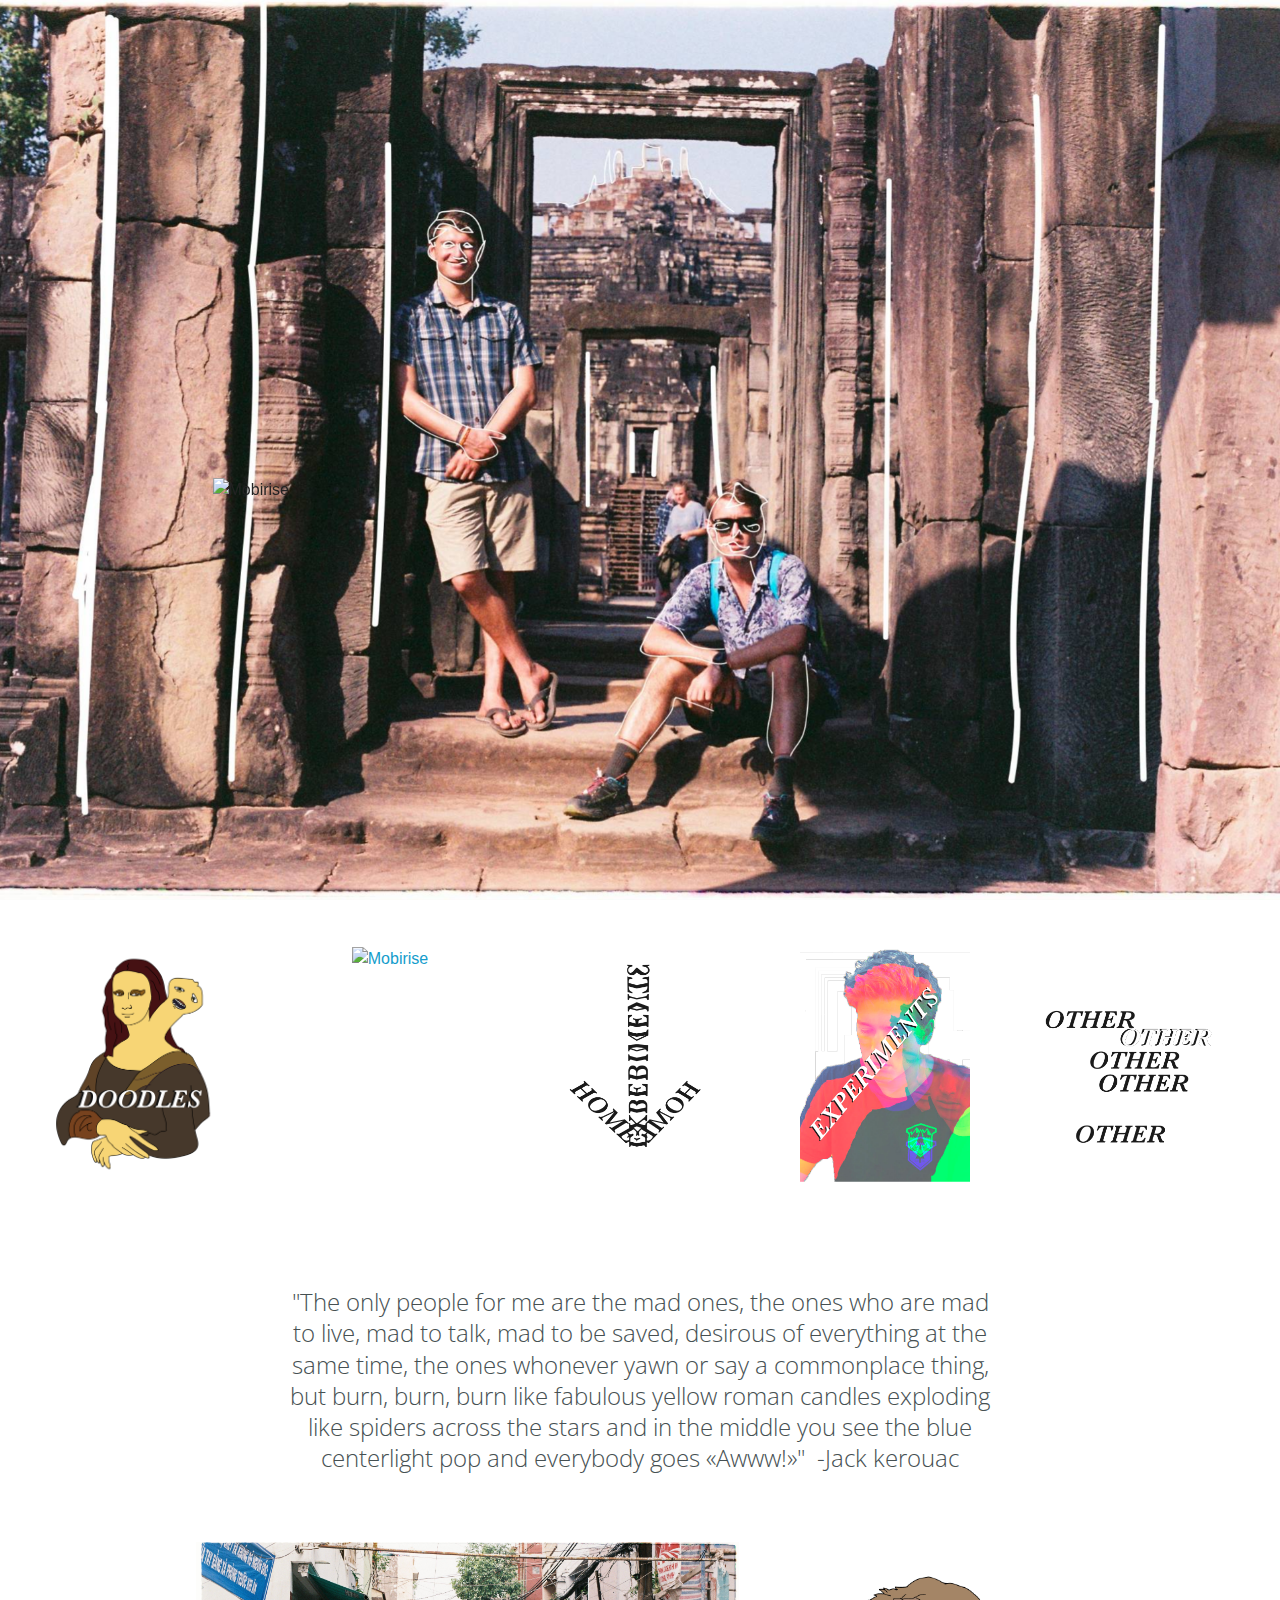
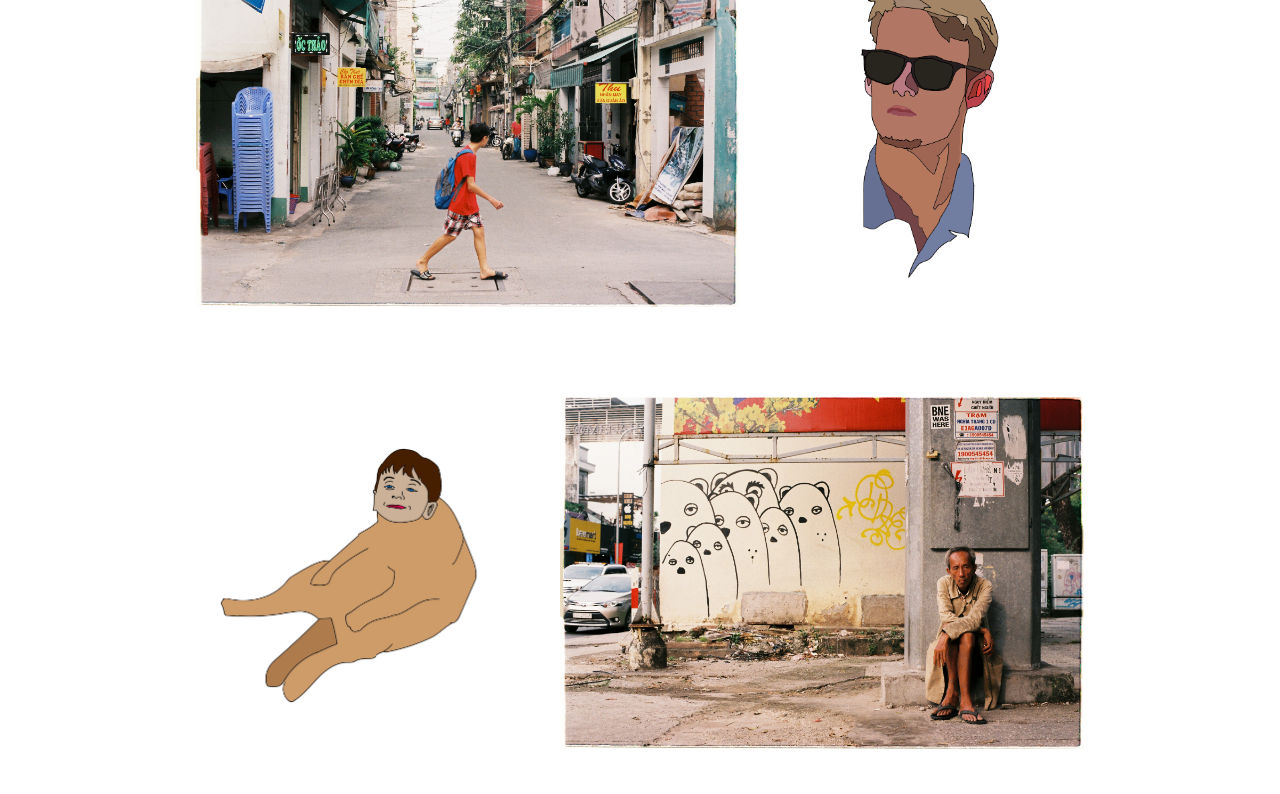
==== commit 7b93a7ee: "create github pages" ====
--- a/index.html
+++ b/index.html
@@ -9,13 +9,11 @@
   <link rel="shortcut icon" href="assets/images/catboy-128x102.png" type="image/x-icon">
   <meta name="description" content="">
   <title>Home</title>
-  <link rel="stylesheet" href="assets/web/assets/mobirise-icons/mobirise-icons.css">
   <link rel="stylesheet" href="assets/tether/tether.min.css">
   <link rel="stylesheet" href="assets/bootstrap/css/bootstrap.min.css">
   <link rel="stylesheet" href="assets/bootstrap/css/bootstrap-grid.min.css">
   <link rel="stylesheet" href="assets/bootstrap/css/bootstrap-reboot.min.css">
   <link rel="stylesheet" href="assets/theme/css/style.css">
-  <link rel="stylesheet" href="assets/gallery/style.css">
   <link rel="stylesheet" href="assets/mobirise/css/mbr-additional.css" type="text/css">
   
   
@@ -45,7 +43,77 @@
     </div>
 </section>
 
-<section class="engine"><a href="https://mobirise.ws/h">make own website</a></section><section class="mbr-section content5 cid-qIp40STesO" id="content5-x">
+<section class="engine"><a href="https://mobirise.ws/c">best site maker</a></section><section class="features17 cid-qIHBWL6bcF" id="features17-1h">
+    
+    
+
+    
+    <div class="container-fluid">
+        <div class="media-container-row">
+            <div class="card p-3 col-12 col-md-6 my-col">
+                <div class="card-wrapper">
+                    <div class="card-img">
+                        <a href="page2.html"><img src="assets/images/doodles-1800x1950.png" alt="Mobirise" title=""></a>
+                    </div>
+                    <div class="card-box">
+                        
+                        
+                    </div>
+                </div>
+            </div>
+
+            <div class="card p-3 col-12 col-md-6 my-col">
+                <div class="card-wrapper">
+                    <div class="card-img">
+                        <a href="page3.html"><img src="assets/images/untitled-5-1800x1950.png" alt="Mobirise" title=""></a>
+                    </div>
+                    <div class="card-box">
+                        
+                        
+                    </div>
+                </div>
+            </div>
+
+            <div class="card p-3 col-12 col-md-6 my-col">
+                <div class="card-wrapper">
+                    <div class="card-img">
+                        <a href="index.html#content5-x"><img src="assets/images/arrow-864x936.png" alt="Mobirise" title=""></a>
+                    </div>
+                    <div class="card-box">
+                        
+                        
+                    </div>
+                </div>
+            </div>
+
+            <div class="card p-3 col-12 col-md-6 my-col">
+                <div class="card-wrapper">
+                    <div class="card-img">
+                        <a href="page4.html"><img src="assets/images/experimentws-864x936.png" alt="Mobirise" title=""></a>
+                    </div>
+                    <div class="card-box">
+                        
+                        
+                    </div>
+                </div>
+            </div>
+            <div class="card p-3 col-12 col-md-6 my-col">
+                <div class="card-wrapper">
+                    <div class="card-img">
+                        <a href="page1.html"><img src="assets/images/other-864x936.png" alt="Mobirise" title=""></a>
+                    </div>
+                    <div class="card-box">
+                        
+                        
+                    </div>
+                </div>
+            </div>
+            
+        </div>
+    </div>
+</section>
+
+<section class="mbr-section content5 cid-qIp40STesO" id="content5-x">
 
     
 
@@ -99,34 +167,6 @@
     </div>
 </section>
 
-<section class="mbr-gallery mbr-slider-carousel cid-qIqc80Pr5v" id="gallery3-1c">
-
-    
-
-    <div>
-        <div><!-- Filter --><!-- Gallery --><div class="mbr-gallery-row"><div class="mbr-gallery-layout-default"><div><div><div class="mbr-gallery-item mbr-gallery-item--p4" data-video-url="false" data-tags="Awesome"><div href="#lb-gallery3-1c" data-slide-to="0" data-toggle="modal"><img src="assets/images/000036-2000x2975-800x1190.jpg" alt=""><span class="icon-focus"></span></div></div><div class="mbr-gallery-item mbr-gallery-item--p4" data-video-url="false" data-tags="Awesome"><div href="#lb-gallery3-1c" data-slide-to="1" data-toggle="modal"><img src="assets/images/img-9547-2000x2975-800x1190.jpg" alt=""><span class="icon-focus"></span></div></div><div class="mbr-gallery-item mbr-gallery-item--p4" data-video-url="false" data-tags="Awesome"><div href="#lb-gallery3-1c" data-slide-to="2" data-toggle="modal"><img src="assets/images/untitled-2-830x967-800x932.jpg" alt=""><span class="icon-focus"></span></div></div></div></div><div class="clearfix"></div></div></div><!-- Lightbox --><div data-app-prevent-settings="" class="mbr-slider modal fade carousel slide" tabindex="-1" data-keyboard="true" data-interval="false" id="lb-gallery3-1c"><div class="modal-dialog"><div class="modal-content"><div class="modal-body"><div class="carousel-inner"><div class="carousel-item"><img src="assets/images/000036-2000x2975.jpg" alt=""></div><div class="carousel-item"><img src="assets/images/img-9547-2000x2975.jpg" alt=""></div><div class="carousel-item active"><img src="assets/images/untitled-2-830x967.jpg" alt=""></div></div><a class="carousel-control carousel-control-prev" role="button" data-slide="prev" href="#lb-gallery3-1c"><span class="mbri-left mbr-iconfont" aria-hidden="true"></span><span class="sr-only">Previous</span></a><a class="carousel-control carousel-control-next" role="button" data-slide="next" href="#lb-gallery3-1c"><span class="mbri-right mbr-iconfont" aria-hidden="true"></span><span class="sr-only">Next</span></a><a class="close" href="#" role="button" data-dismiss="modal"><span class="sr-only">Close</span></a></div></div></div></div></div>
-    </div>
-
-</section>
-
-<section class="cid-qIoEC1IrdU" id="image4-q">
-    <!-- Block parameters controls (Blue "Gear" panel) -->
-    
-    <!-- End block parameters -->
-    <div class="container images-container">
-            <div class="media-container-row" style="width: 80%;">
-                <div class="img-item item1" style="width: 98%;">
-                    <img src="assets/images/untitled-1-830x967.jpg" alt="" title="">
-                    
-                </div>
-                <div class="img-item">
-                    <img src="assets/images/testicle-1920x1080.jpg" alt="" title="">
-                    
-                </div>
-            </div>
-    </div>
-</section>
-
 
   <script src="assets/web/assets/jquery/jquery.min.js"></script>
   <script src="assets/popper/popper.min.js"></script>
@@ -134,14 +174,7 @@
   <script src="assets/bootstrap/js/bootstrap.min.js"></script>
   <script src="assets/smoothscroll/smooth-scroll.js"></script>
   <script src="assets/parallax/jarallax.min.js"></script>
-  <script src="assets/vimeoplayer/jquery.mb.vimeo_player.js"></script>
-  <script src="assets/bootstrapcarouselswipe/bootstrap-carousel-swipe.js"></script>
-  <script src="assets/masonry/masonry.pkgd.min.js"></script>
-  <script src="assets/imagesloaded/imagesloaded.pkgd.min.js"></script>
   <script src="assets/theme/js/script.js"></script>
-  <script src="assets/gallery/player.min.js"></script>
-  <script src="assets/gallery/script.js"></script>
-  <script src="assets/slidervideo/script.js"></script>
   
   
 </body>
--- a/assets/mobirise/css/mbr-additional.css
+++ b/assets/mobirise/css/mbr-additional.css
@@ -1306,6 +1306,44 @@
     width: 100% !important;
   }
 }
+.cid-qIHBWL6bcF {
+  padding-top: 30px;
+  padding-bottom: 0px;
+  background-color: #ffffff;
+}
+.cid-qIHBWL6bcF .card-img {
+  background-color: #fff;
+}
+.cid-qIHBWL6bcF .card-box {
+  padding: 2rem;
+}
+.cid-qIHBWL6bcF h4 {
+  font-weight: 500;
+  margin-bottom: 0;
+  text-align: left;
+}
+.cid-qIHBWL6bcF p {
+  text-align: left;
+}
+.cid-qIHBWL6bcF .mbr-text {
+  color: #767676;
+}
+.cid-qIHBWL6bcF .card-wrapper {
+  height: 100%;
+  box-shadow: 0px 0px 0px 0px rgba(0, 0, 0, 0);
+  transition: box-shadow 0.3s;
+}
+.cid-qIHBWL6bcF .card-wrapper:hover {
+  box-shadow: 0px 0px 30px 0px rgba(0, 0, 0, 0.05);
+  transition: box-shadow 0.3s;
+}
+@media (min-width: 992px) {
+  .cid-qIHBWL6bcF .my-col {
+    flex: 0 0 20%;
+    max-width: 20%;
+    padding: 15px;
+  }
+}
 .cid-qIp40STesO {
   padding-top: 0px;
   padding-bottom: 0px;
@@ -1409,114 +1447,6 @@
     padding: 0 0 2rem 0 !important;
   }
 }
-.cid-qIqc80Pr5v {
-  padding-top: 0px;
-  padding-bottom: 0px;
-  background-color: #ffffff;
-}
-.cid-qIqc80Pr5v .mbr-slider .carousel-control {
-  background: #1b1b1b;
-}
-.cid-qIqc80Pr5v .mbr-slider .carousel-control-prev {
-  left: 0;
-  margin-left: 2.5rem;
-}
-.cid-qIqc80Pr5v .mbr-slider .carousel-control-next {
-  right: 0;
-  margin-right: 2.5rem;
-}
-.cid-qIqc80Pr5v .mbr-slider .modal-body .close {
-  background: #1b1b1b;
-}
-.cid-qIqc80Pr5v .mbr-gallery-item > div::before {
-  content: '';
-  position: absolute;
-  left: 0;
-  top: 0;
-  width: 100%;
-  height: 100%;
-  background: #554346;
-  background: linear-gradient(to left, #554346, #45505b) !important;
-  opacity: 0;
-  -webkit-transition: 0.2s opacity ease-in-out;
-  transition: 0.2s opacity ease-in-out;
-}
-.cid-qIqc80Pr5v .mbr-gallery-item > div:hover .mbr-gallery-title::before {
-  background: transparent !important;
-}
-.cid-qIqc80Pr5v .mbr-gallery-item > div:hover:before {
-  opacity: 0.7 !important;
-}
-.cid-qIqc80Pr5v .mbr-gallery-title {
-  font-size: .9em;
-  position: absolute;
-  display: block;
-  width: 100%;
-  bottom: 0;
-  padding: 1rem;
-  color: #fff;
-  z-index: 2;
-}
-.cid-qIqc80Pr5v .mbr-gallery-title:before {
-  content: " ";
-  width: 100%;
-  height: 100%;
-  top: 0;
-  left: 0;
-  z-index: -1;
-  position: absolute;
-  background: #554346 !important;
-  background: linear-gradient(to left, #554346, #45505b) !important;
-  opacity: 0.7;
-  -webkit-transition: 0.2s background ease-in-out;
-  transition: 0.2s background ease-in-out;
-}
-.cid-qIoEC1IrdU {
-  padding-top: 45px;
-  padding-bottom: 45px;
-  background: #ffffff;
-}
-.cid-qIoEC1IrdU .images-container.container-fluid {
-  padding: 0;
-}
-.cid-qIoEC1IrdU .media-container-row {
-  margin: 0 auto;
-  align-items: stretch;
-}
-.cid-qIoEC1IrdU .media-container-row .img-item {
-  display: flex;
-  flex-direction: column;
-  justify-content: center;
-  position: relative;
-  width: 100%;
-  z-index: 1;
-}
-.cid-qIoEC1IrdU .media-container-row .img-item img {
-  width: 100%;
-  min-height: 1px;
-}
-.cid-qIoEC1IrdU .media-container-row .img-item .img-caption {
-  background: #ffffff;
-  z-index: 2;
-  padding: 1rem 1rem;
-  word-break: break-word;
-}
-.cid-qIoEC1IrdU .media-container-row .img-item .img-caption p {
-  margin-bottom: 0;
-}
-.cid-qIoEC1IrdU .media-container-row .img-item.item1 {
-  padding: 0 2rem 0 0;
-}
-@media (max-width: 992px) {
-  .cid-qIoEC1IrdU .img-item {
-    width: 100% !important;
-  }
-  .cid-qIoEC1IrdU .img-item.item1 {
-    width: 100%;
-    flex-basis: initial !important;
-    padding: 0 0 2rem 0 !important;
-  }
-}
 .cid-qIoNHfOH8h {
   background: #ffffff;
 }
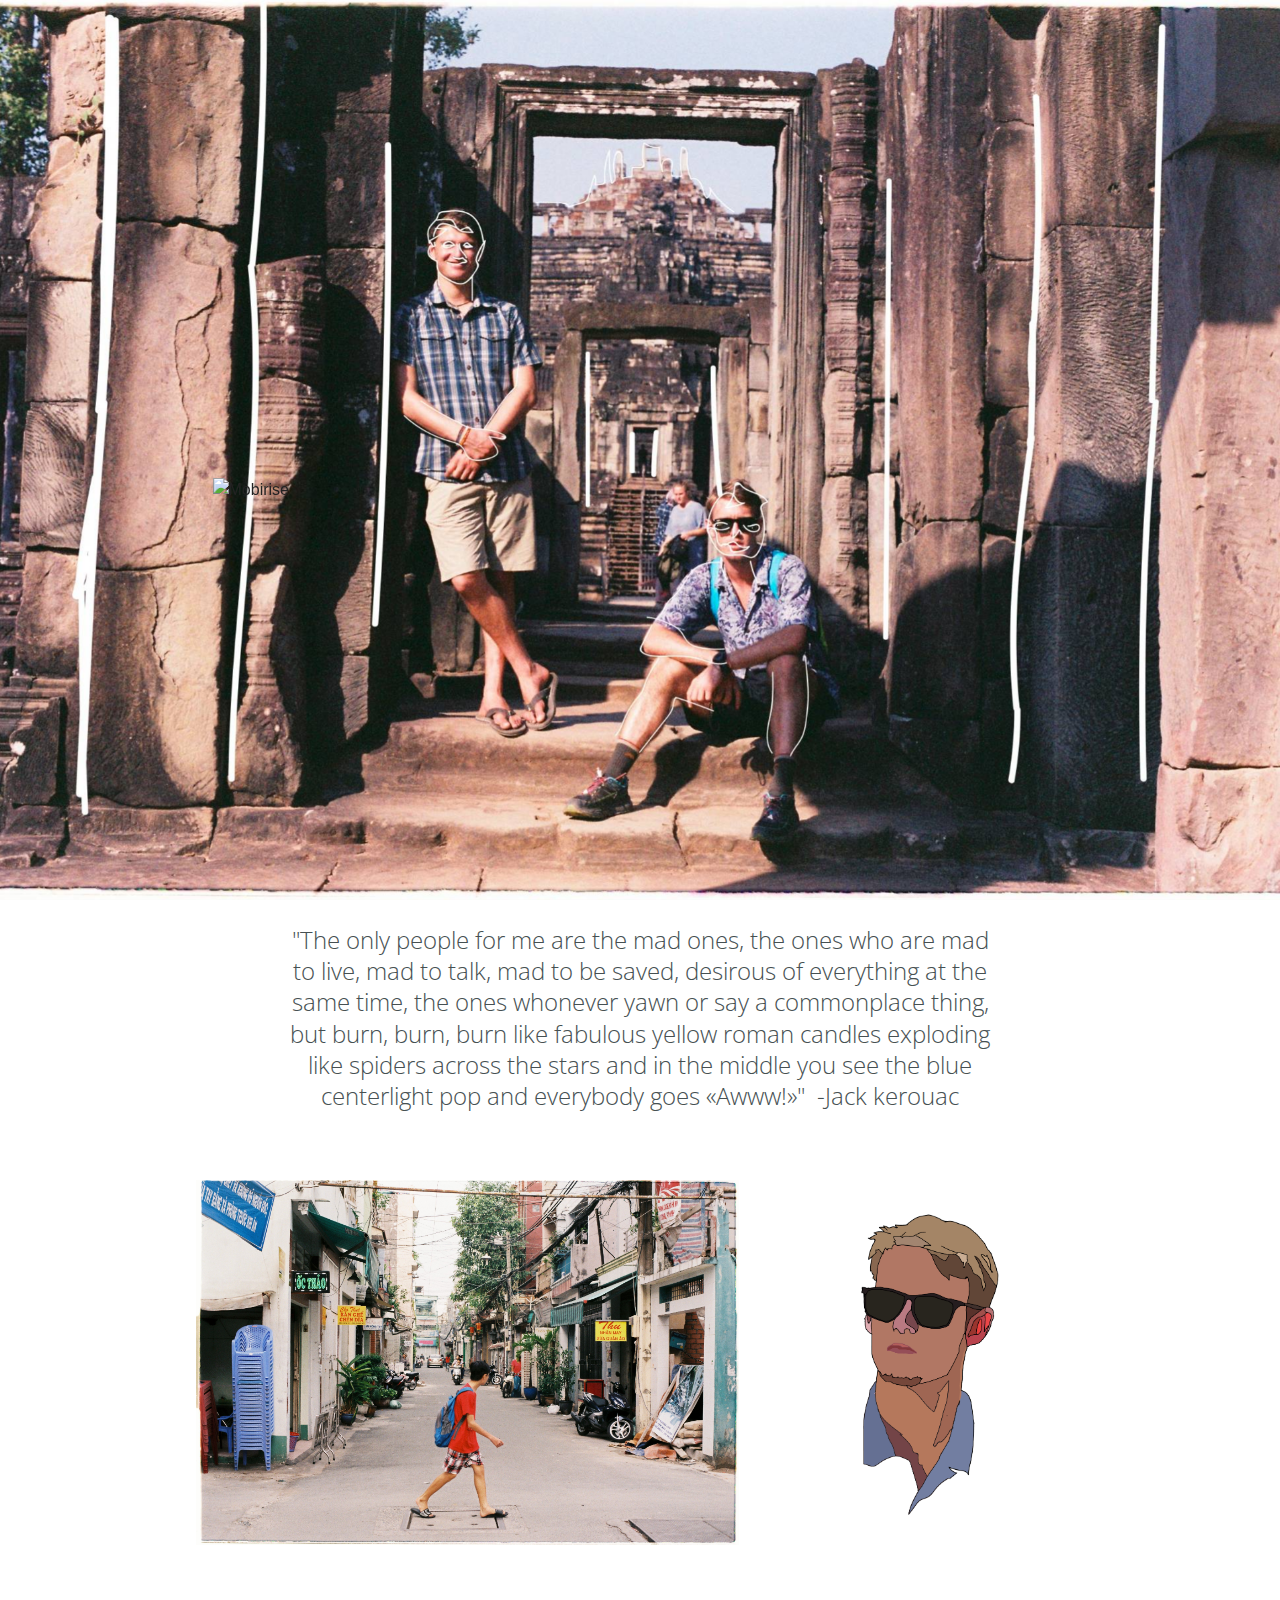
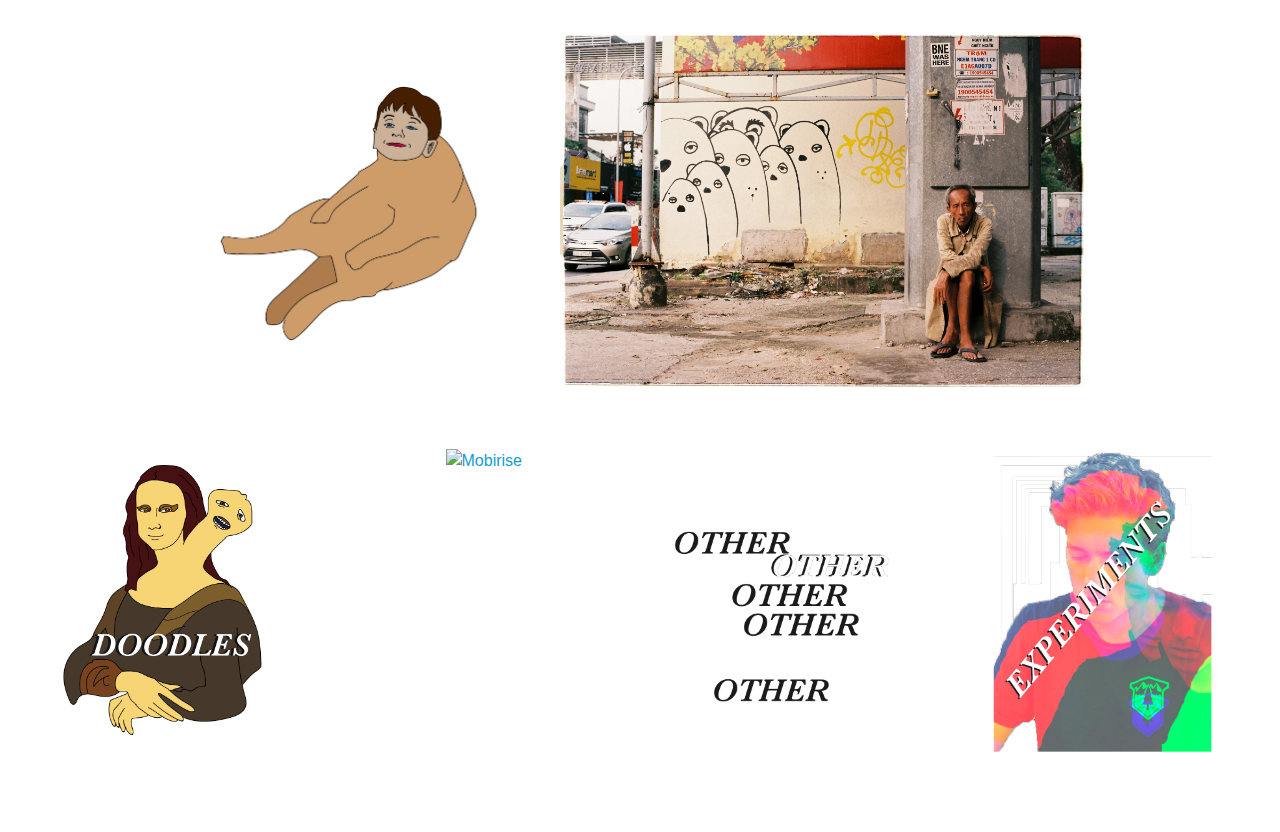
==== commit 5f2ac5eb: "create github pages" ====
--- a/index.html
+++ b/index.html
@@ -43,77 +43,7 @@
     </div>
 </section>
 
-<section class="engine"><a href="https://mobirise.ws/c">best site maker</a></section><section class="features17 cid-qIHBWL6bcF" id="features17-1h">
-    
-    
-
-    
-    <div class="container-fluid">
-        <div class="media-container-row">
-            <div class="card p-3 col-12 col-md-6 my-col">
-                <div class="card-wrapper">
-                    <div class="card-img">
-                        <a href="page2.html"><img src="assets/images/doodles-1800x1950.png" alt="Mobirise" title=""></a>
-                    </div>
-                    <div class="card-box">
-                        
-                        
-                    </div>
-                </div>
-            </div>
-
-            <div class="card p-3 col-12 col-md-6 my-col">
-                <div class="card-wrapper">
-                    <div class="card-img">
-                        <a href="page3.html"><img src="assets/images/untitled-5-1800x1950.png" alt="Mobirise" title=""></a>
-                    </div>
-                    <div class="card-box">
-                        
-                        
-                    </div>
-                </div>
-            </div>
-
-            <div class="card p-3 col-12 col-md-6 my-col">
-                <div class="card-wrapper">
-                    <div class="card-img">
-                        <a href="index.html#content5-x"><img src="assets/images/arrow-864x936.png" alt="Mobirise" title=""></a>
-                    </div>
-                    <div class="card-box">
-                        
-                        
-                    </div>
-                </div>
-            </div>
-
-            <div class="card p-3 col-12 col-md-6 my-col">
-                <div class="card-wrapper">
-                    <div class="card-img">
-                        <a href="page4.html"><img src="assets/images/experimentws-864x936.png" alt="Mobirise" title=""></a>
-                    </div>
-                    <div class="card-box">
-                        
-                        
-                    </div>
-                </div>
-            </div>
-            <div class="card p-3 col-12 col-md-6 my-col">
-                <div class="card-wrapper">
-                    <div class="card-img">
-                        <a href="page1.html"><img src="assets/images/other-864x936.png" alt="Mobirise" title=""></a>
-                    </div>
-                    <div class="card-box">
-                        
-                        
-                    </div>
-                </div>
-            </div>
-            
-        </div>
-    </div>
-</section>
-
-<section class="mbr-section content5 cid-qIp40STesO" id="content5-x">
+<section class="engine"><a href="https://mobirise.ws/j">design your own website</a></section><section class="mbr-section content5 cid-qIp40STesO" id="content5-x">
 
     
 
@@ -167,6 +97,66 @@
     </div>
 </section>
 
+<section class="features17 cid-qIST7NPirU" id="features17-1j">
+    
+    
+
+    
+    <div class="container-fluid">
+        <div class="media-container-row">
+            <div class="card p-3 col-12 col-md-6 col-lg-3">
+                <div class="card-wrapper">
+                    <div class="card-img">
+                        <a href="page2.html"><img src="assets/images/doodles-1800x1950.png" alt="Mobirise" title=""></a>
+                    </div>
+                    <div class="card-box">
+                        
+                        
+                    </div>
+                </div>
+            </div>
+
+            <div class="card p-3 col-12 col-md-6 col-lg-3">
+                <div class="card-wrapper">
+                    <div class="card-img">
+                        <a href="page3.html"><img src="assets/images/untitled-5-1800x1950.png" alt="Mobirise" title=""></a>
+                    </div>
+                    <div class="card-box">
+                        
+                        
+                    </div>
+                </div>
+            </div>
+
+            <div class="card p-3 col-12 col-md-6 col-lg-3">
+                <div class="card-wrapper">
+                    <div class="card-img">
+                        <a href="page1.html"><img src="assets/images/other-864x936.png" alt="Mobirise" title=""></a>
+                    </div>
+                    <div class="card-box">
+                        
+                        
+                    </div>
+                </div>
+            </div>
+
+            <div class="card p-3 col-12 col-md-6 col-lg-3">
+                <div class="card-wrapper">
+                    <div class="card-img">
+                        <a href="page4.html"><img src="assets/images/experimentws-864x936.png" alt="Mobirise" title=""></a>
+                    </div>
+                    <div class="card-box">
+                        
+                        
+                    </div>
+                </div>
+            </div>
+            
+            
+        </div>
+    </div>
+</section>
+
 
   <script src="assets/web/assets/jquery/jquery.min.js"></script>
   <script src="assets/popper/popper.min.js"></script>
--- a/assets/mobirise/css/mbr-additional.css
+++ b/assets/mobirise/css/mbr-additional.css
@@ -1306,44 +1306,6 @@
     width: 100% !important;
   }
 }
-.cid-qIHBWL6bcF {
-  padding-top: 30px;
-  padding-bottom: 0px;
-  background-color: #ffffff;
-}
-.cid-qIHBWL6bcF .card-img {
-  background-color: #fff;
-}
-.cid-qIHBWL6bcF .card-box {
-  padding: 2rem;
-}
-.cid-qIHBWL6bcF h4 {
-  font-weight: 500;
-  margin-bottom: 0;
-  text-align: left;
-}
-.cid-qIHBWL6bcF p {
-  text-align: left;
-}
-.cid-qIHBWL6bcF .mbr-text {
-  color: #767676;
-}
-.cid-qIHBWL6bcF .card-wrapper {
-  height: 100%;
-  box-shadow: 0px 0px 0px 0px rgba(0, 0, 0, 0);
-  transition: box-shadow 0.3s;
-}
-.cid-qIHBWL6bcF .card-wrapper:hover {
-  box-shadow: 0px 0px 30px 0px rgba(0, 0, 0, 0.05);
-  transition: box-shadow 0.3s;
-}
-@media (min-width: 992px) {
-  .cid-qIHBWL6bcF .my-col {
-    flex: 0 0 20%;
-    max-width: 20%;
-    padding: 15px;
-  }
-}
 .cid-qIp40STesO {
   padding-top: 0px;
   padding-bottom: 0px;
@@ -1447,6 +1409,44 @@
     padding: 0 0 2rem 0 !important;
   }
 }
+.cid-qIST7NPirU {
+  padding-top: 0px;
+  padding-bottom: 0px;
+  background-color: #ffffff;
+}
+.cid-qIST7NPirU .card-img {
+  background-color: #fff;
+}
+.cid-qIST7NPirU .card-box {
+  padding: 2rem;
+}
+.cid-qIST7NPirU h4 {
+  font-weight: 500;
+  margin-bottom: 0;
+  text-align: left;
+}
+.cid-qIST7NPirU p {
+  text-align: left;
+}
+.cid-qIST7NPirU .mbr-text {
+  color: #767676;
+}
+.cid-qIST7NPirU .card-wrapper {
+  height: 100%;
+  box-shadow: 0px 0px 0px 0px rgba(0, 0, 0, 0);
+  transition: box-shadow 0.3s;
+}
+.cid-qIST7NPirU .card-wrapper:hover {
+  box-shadow: 0px 0px 30px 0px rgba(0, 0, 0, 0.05);
+  transition: box-shadow 0.3s;
+}
+@media (min-width: 992px) {
+  .cid-qIST7NPirU .my-col {
+    flex: 0 0 20%;
+    max-width: 20%;
+    padding: 15px;
+  }
+}
 .cid-qIoNHfOH8h {
   background: #ffffff;
 }
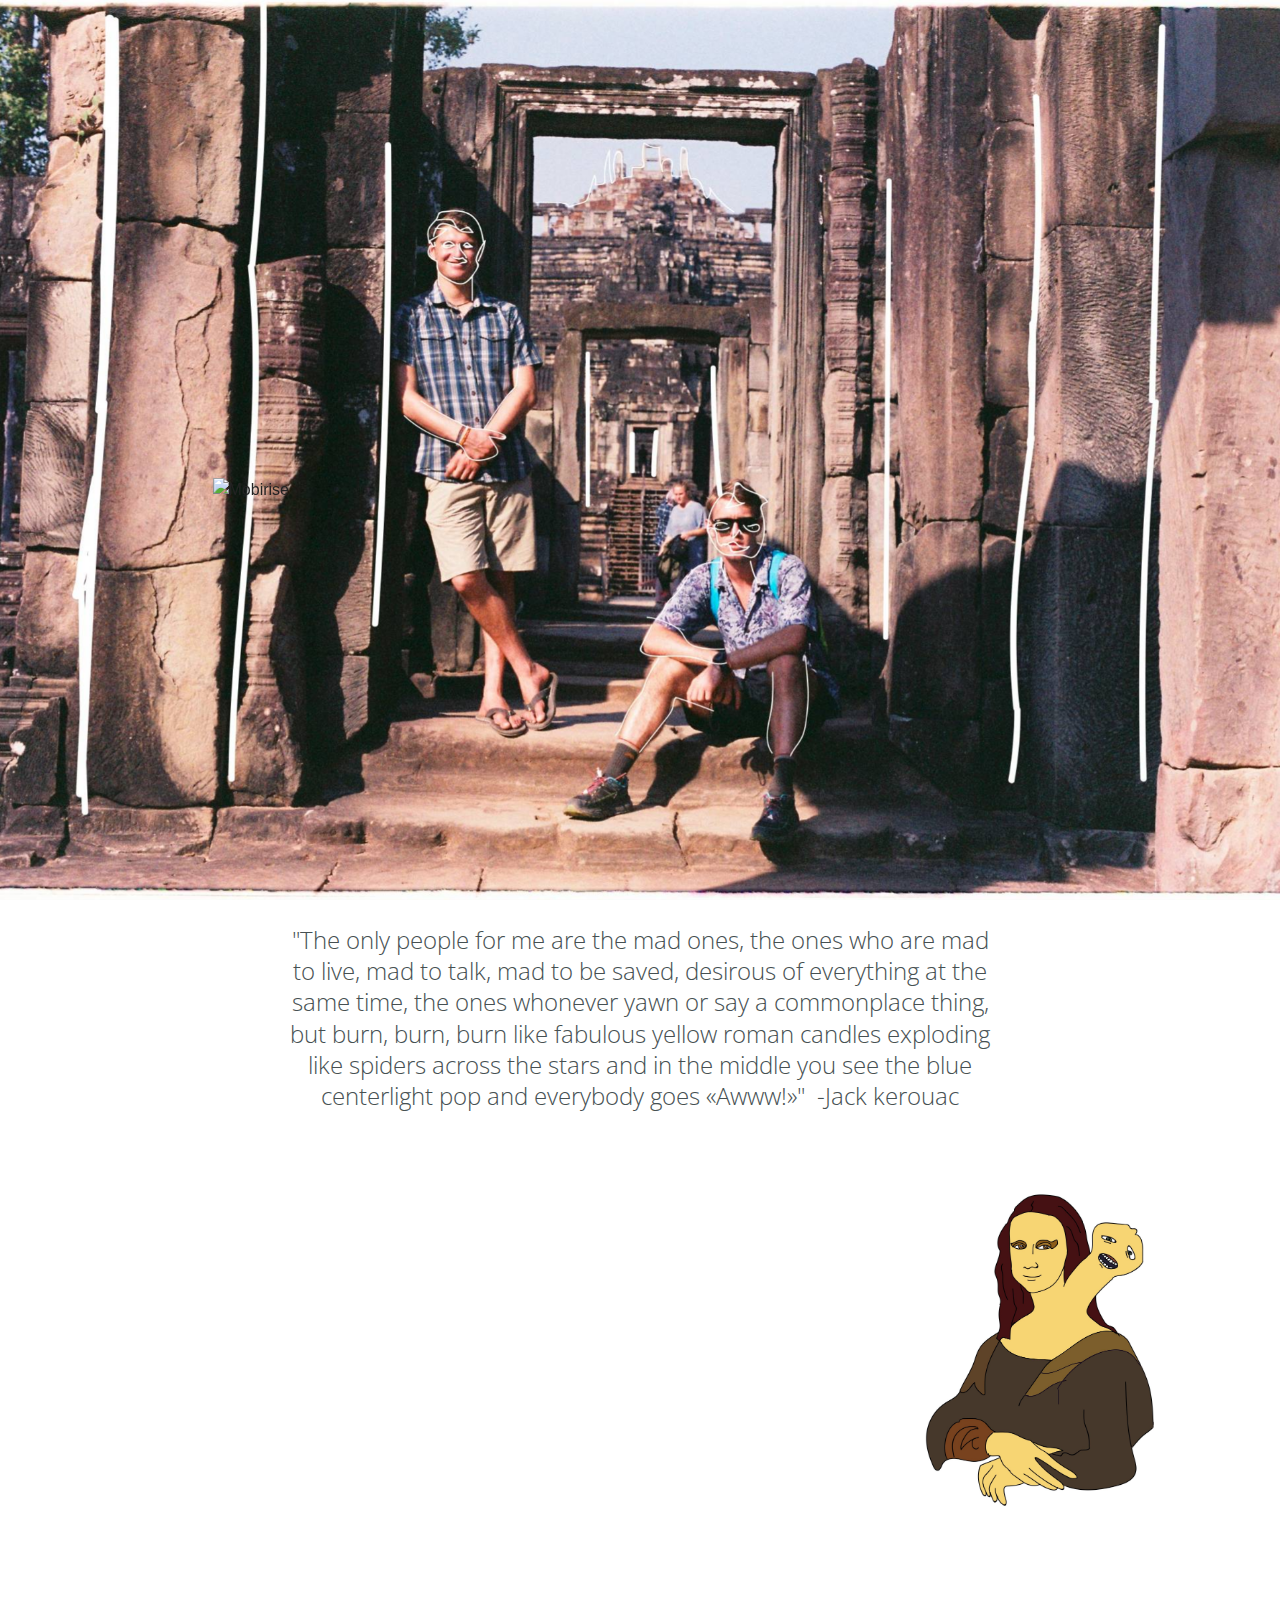
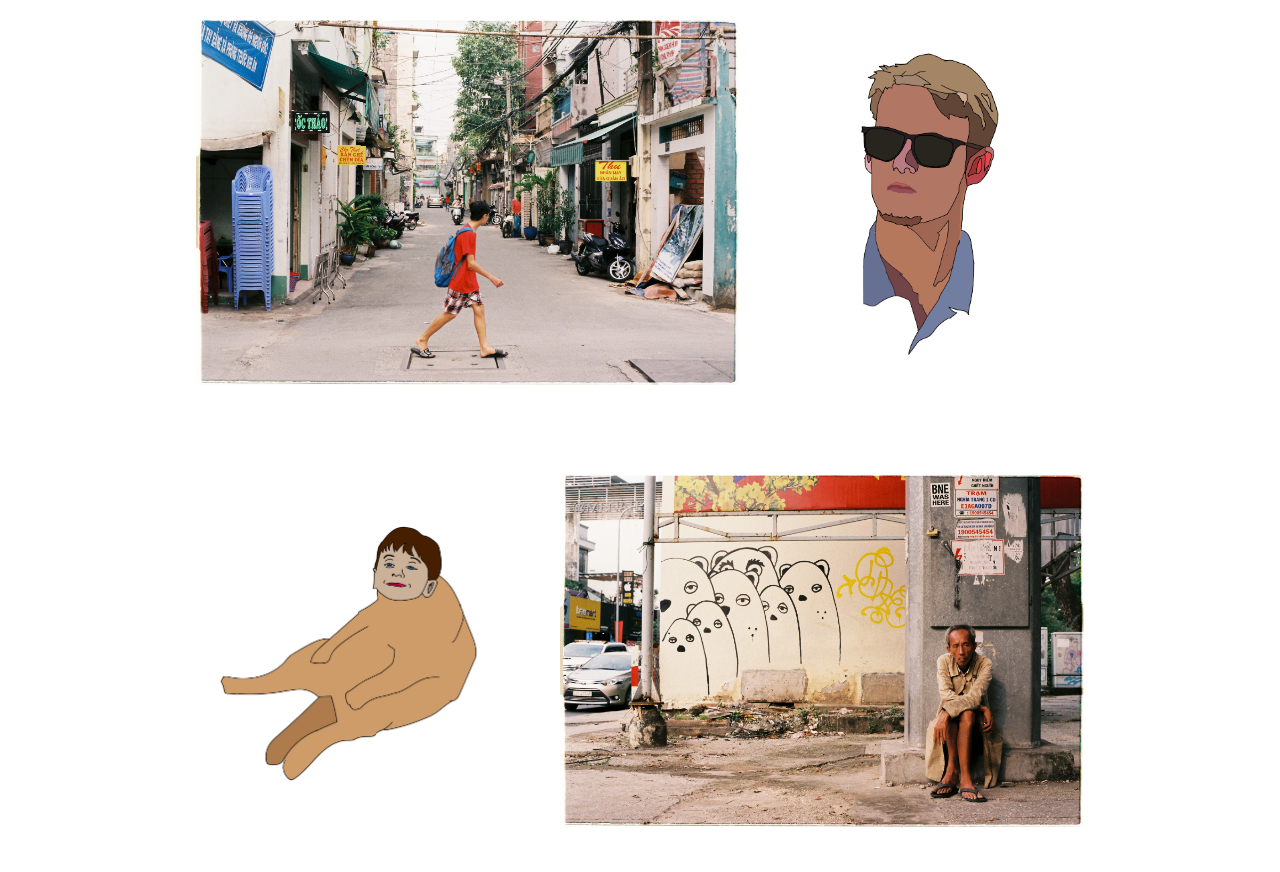
==== commit 13aeb13a: "create github pages" ====
--- a/index.html
+++ b/index.html
@@ -43,7 +43,7 @@
     </div>
 </section>
 
-<section class="engine"><a href="https://mobirise.ws/j">design your own website</a></section><section class="mbr-section content5 cid-qIp40STesO" id="content5-x">
+<section class="engine"><a href="https://mobirise.ws/o">best mobile website builder</a></section><section class="mbr-section content5 cid-qIp40STesO" id="content5-x">
 
     
 
@@ -58,6 +58,24 @@
                 
             </div>
         </div>
+    </div>
+</section>
+
+<section class="cid-qJVlgmqFUs" id="image4-1m">
+    <!-- Block parameters controls (Blue "Gear" panel) -->
+    
+    <!-- End block parameters -->
+    <div class="container images-container container-fluid">
+            <div class="media-container-row" style="width: 80%;">
+                <div class="img-item item1" style="width: 246%;">
+                    <img src="assets/images/no.pd-3280x2192.jpg" alt="" title="">
+                    
+                </div>
+                <div class="img-item">
+                    <img src="assets/images/mona-1800x1950.jpg" alt="" title="">
+                    
+                </div>
+            </div>
     </div>
 </section>
 
@@ -97,66 +115,6 @@
     </div>
 </section>
 
-<section class="features17 cid-qIST7NPirU" id="features17-1j">
-    
-    
-
-    
-    <div class="container-fluid">
-        <div class="media-container-row">
-            <div class="card p-3 col-12 col-md-6 col-lg-3">
-                <div class="card-wrapper">
-                    <div class="card-img">
-                        <a href="page2.html"><img src="assets/images/doodles-1800x1950.png" alt="Mobirise" title=""></a>
-                    </div>
-                    <div class="card-box">
-                        
-                        
-                    </div>
-                </div>
-            </div>
-
-            <div class="card p-3 col-12 col-md-6 col-lg-3">
-                <div class="card-wrapper">
-                    <div class="card-img">
-                        <a href="page3.html"><img src="assets/images/untitled-5-1800x1950.png" alt="Mobirise" title=""></a>
-                    </div>
-                    <div class="card-box">
-                        
-                        
-                    </div>
-                </div>
-            </div>
-
-            <div class="card p-3 col-12 col-md-6 col-lg-3">
-                <div class="card-wrapper">
-                    <div class="card-img">
-                        <a href="page1.html"><img src="assets/images/other-864x936.png" alt="Mobirise" title=""></a>
-                    </div>
-                    <div class="card-box">
-                        
-                        
-                    </div>
-                </div>
-            </div>
-
-            <div class="card p-3 col-12 col-md-6 col-lg-3">
-                <div class="card-wrapper">
-                    <div class="card-img">
-                        <a href="page4.html"><img src="assets/images/experimentws-864x936.png" alt="Mobirise" title=""></a>
-                    </div>
-                    <div class="card-box">
-                        
-                        
-                    </div>
-                </div>
-            </div>
-            
-            
-        </div>
-    </div>
-</section>
-
 
   <script src="assets/web/assets/jquery/jquery.min.js"></script>
   <script src="assets/popper/popper.min.js"></script>
--- a/assets/mobirise/css/mbr-additional.css
+++ b/assets/mobirise/css/mbr-additional.css
@@ -1317,6 +1317,53 @@
 .cid-qIp40STesO .mbr-section-subtitle {
   color: #465052;
 }
+.cid-qJVlgmqFUs {
+  padding-top: 45px;
+  padding-bottom: 45px;
+  background: #ffffff;
+}
+.cid-qJVlgmqFUs .images-container.container-fluid {
+  padding: 0;
+}
+.cid-qJVlgmqFUs .media-container-row {
+  margin: 0 auto;
+  align-items: stretch;
+  width: 100% !important;
+}
+.cid-qJVlgmqFUs .media-container-row .img-item {
+  display: flex;
+  flex-direction: column;
+  justify-content: center;
+  position: relative;
+  width: 100%;
+  z-index: 1;
+}
+.cid-qJVlgmqFUs .media-container-row .img-item img {
+  width: 100%;
+  min-height: 1px;
+}
+.cid-qJVlgmqFUs .media-container-row .img-item .img-caption {
+  background: #ffffff;
+  z-index: 2;
+  padding: 1rem 1rem;
+  word-break: break-word;
+}
+.cid-qJVlgmqFUs .media-container-row .img-item .img-caption p {
+  margin-bottom: 0;
+}
+.cid-qJVlgmqFUs .media-container-row .img-item.item1 {
+  padding: 0 2rem 0 0;
+}
+@media (max-width: 992px) {
+  .cid-qJVlgmqFUs .img-item {
+    width: 100% !important;
+  }
+  .cid-qJVlgmqFUs .img-item.item1 {
+    width: 100%;
+    flex-basis: initial !important;
+    padding: 0 0 2rem 0 !important;
+  }
+}
 .cid-qIobKXp4g0 {
   padding-top: 45px;
   padding-bottom: 45px;
@@ -1409,44 +1456,6 @@
     padding: 0 0 2rem 0 !important;
   }
 }
-.cid-qIST7NPirU {
-  padding-top: 0px;
-  padding-bottom: 0px;
-  background-color: #ffffff;
-}
-.cid-qIST7NPirU .card-img {
-  background-color: #fff;
-}
-.cid-qIST7NPirU .card-box {
-  padding: 2rem;
-}
-.cid-qIST7NPirU h4 {
-  font-weight: 500;
-  margin-bottom: 0;
-  text-align: left;
-}
-.cid-qIST7NPirU p {
-  text-align: left;
-}
-.cid-qIST7NPirU .mbr-text {
-  color: #767676;
-}
-.cid-qIST7NPirU .card-wrapper {
-  height: 100%;
-  box-shadow: 0px 0px 0px 0px rgba(0, 0, 0, 0);
-  transition: box-shadow 0.3s;
-}
-.cid-qIST7NPirU .card-wrapper:hover {
-  box-shadow: 0px 0px 30px 0px rgba(0, 0, 0, 0.05);
-  transition: box-shadow 0.3s;
-}
-@media (min-width: 992px) {
-  .cid-qIST7NPirU .my-col {
-    flex: 0 0 20%;
-    max-width: 20%;
-    padding: 15px;
-  }
-}
 .cid-qIoNHfOH8h {
   background: #ffffff;
 }
